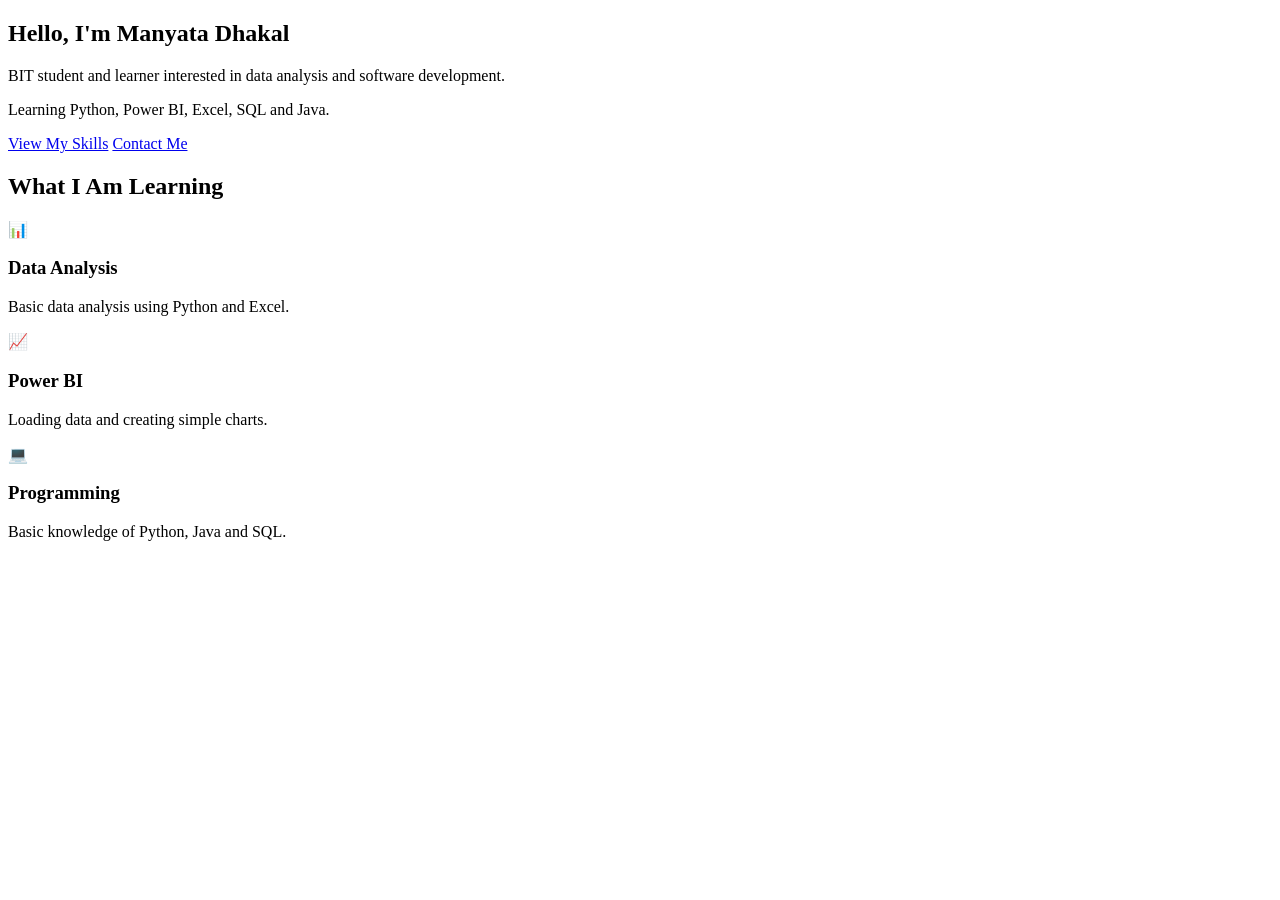
==== index.html @ 9dc4a69c "Updated index.html" ====
<!DOCTYPE html>
<html lang="en">

<head>
  <meta charset="UTF-8">
  <meta name="viewport" content="width=device-width, initial-scale=1.0">
  <title>Manyata Dhakal | BIT Student</title>
  <meta name="description"
    content="Portfolio of Manyata Dhakal, a BIT student learning data analysis, Power BI, Python, SQL and Java.">
  <link rel="stylesheet" href="./styles/main.css?v=3">
  <script src="./js/components.js" type="module"></script>
</head>

<body>
  <site-header></site-header>

  <main>
    <section class="section">
      <div class="container text-center">
        <h1 class="text-4xl font-bold mb-4">
          Hello, I'm <span class="text-primary">Manyata Dhakal</span>
        </h1>

        <p class="text-xl text-muted max-w-2xl mx-auto mb-2">
          BIT student and learner interested in data analysis and software development.
        </p>

        <p class="text-xl text-muted max-w-2xl mx-auto mb-8">
          Learning Python, Power BI, Excel, SQL and Java.
        </p>

        <div class="flex justify-center gap-4">
          <a href="resume.html" class="btn btn-primary">View My Skills</a>
          <a href="contact.html" class="btn btn-outline">Contact Me</a>
        </div>
      </div>
    </section>

    <section class="section section-bg-alt">
      <div class="container">
        <h2 class="text-3xl font-bold text-center mb-8">What I Am Learning</h2>

        <div class="card text-center mb-8">
          <div class="text-4xl mb-4 text-primary">📊</div>
          <h3 class="text-xl font-bold mb-2">Data Analysis</h3>
          <p class="text-muted">Basic data analysis using Python and Excel.</p>
        </div>

        <div class="grid md-grid-2">
          <div class="card text-center">
            <div class="text-4xl mb-4 text-primary">📈</div>
            <h3 class="text-xl font-bold mb-2">Power BI</h3>
            <p class="text-muted">Loading data and creating simple charts.</p>
          </div>

          <div class="card text-center">
            <div class="text-4xl mb-4 text-primary">💻</div>
            <h3 class="text-xl font-bold mb-2">Programming</h3>
            <p class="text-muted">Basic knowledge of Python, Java and SQL.</p>
          </div>
        </div>
      </div>
    </section>
  </main>

  <site-footer></site-footer>
</body>

</html>
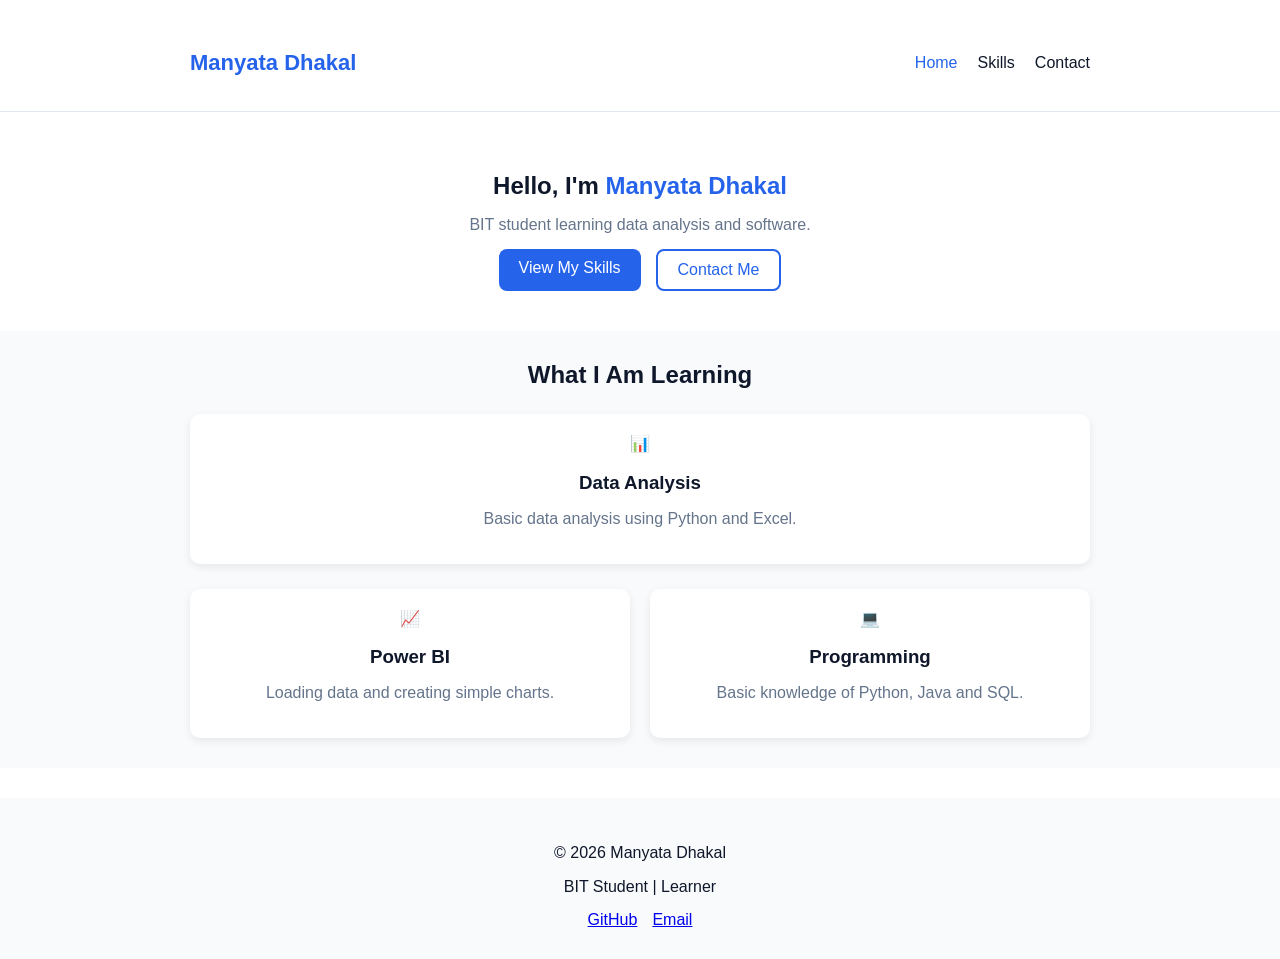
==== commit eb308ad4: "Update index, resume page, and CSS styling" ====
--- a/index.html
+++ b/index.html
@@ -22,11 +22,7 @@
         </h1>
 
         <p class="text-xl text-muted max-w-2xl mx-auto mb-2">
-          BIT student and learner interested in data analysis and software development.
-        </p>
-
-        <p class="text-xl text-muted max-w-2xl mx-auto mb-8">
-          Learning Python, Power BI, Excel, SQL and Java.
+          BIT student learning data analysis and software.
         </p>
 
         <div class="flex justify-center gap-4">
--- a/styles/main.css
+++ b/styles/main.css
@@ -0,0 +1,205 @@
+/* ===== Colors ===== */
+:root {
+  --color-primary: #2563eb;
+  --color-primary-dark: #1d4ed8;
+  --color-bg: #ffffff;
+  --color-bg-alt: #f8fafc;
+  --color-text: #0f172a;
+  --color-muted: #64748b;
+  --color-card: #ffffff;
+}
+
+/* ===== Body ===== */
+body {
+  font-family: Arial, sans-serif;
+  margin: 0;
+  background: var(--color-bg);
+  color: var(--color-text);
+}
+
+/* ===== Container ===== */
+.container {
+  max-width: 900px;
+  margin: auto;
+  padding: 20px;
+}
+
+/* ===== Section ===== */
+.section {
+  padding: 20px 20px;
+  /* reduced space */
+}
+
+.section-bg-alt {
+  background: var(--color-bg-alt);
+}
+
+/* ===== Text ===== */
+.text-center {
+  text-align: center;
+}
+
+.text-primary {
+  color: var(--color-primary);
+}
+
+.text-muted {
+  color: var(--color-muted);
+}
+
+/* ===== Headings ===== */
+h1,
+h2,
+h3 {
+  margin-bottom: 5px;
+}
+
+/* ===== Grid ===== */
+.grid {
+  display: grid;
+  gap: 20px;
+}
+
+.md-grid-2 {
+  display: grid;
+  grid-template-columns: repeat(2, 1fr);
+  gap: 20px;
+}
+
+/* ===== Cards ===== */
+.card {
+  background: var(--color-card);
+  padding: 20px;
+  border-radius: 10px;
+  box-shadow: 0 3px 8px rgba(0, 0, 0, 0.08);
+}
+
+/* ===== Buttons ===== */
+.btn {
+  padding: 10px 20px;
+  border-radius: 8px;
+  text-decoration: none;
+  display: inline-block;
+}
+
+.btn-primary {
+  background: var(--color-primary);
+  color: white;
+}
+
+.btn-primary:hover {
+  background: var(--color-primary-dark);
+}
+
+.btn-outline {
+  border: 2px solid var(--color-primary);
+  color: var(--color-primary);
+}
+
+.btn-outline:hover {
+  background: var(--color-primary);
+  color: white;
+}
+
+/* ===== Flex ===== */
+.flex {
+  display: flex;
+  justify-content: center;
+  gap: 15px;
+  margin-top: 15px;
+}
+
+/* ===== Spacing ===== */
+.mb-2 {
+  margin-bottom: 8px;
+}
+
+.mb-4 {
+  margin-bottom: 15px;
+}
+
+.mb-8 {
+  margin-bottom: 25px;
+}
+
+.mb-12 {
+  margin-bottom: 35px;
+}
+
+.mt-8 {
+  margin-top: 25px;
+}
+
+.mt-12 {
+  margin-top: 35px;
+}
+
+/* ===== Responsive ===== */
+@media (max-width: 768px) {
+  .md-grid-2 {
+    grid-template-columns: 1fr;
+  }
+
+  .flex {
+    flex-direction: column;
+    align-items: center;
+  }
+}
+
+/* Header / Navbar */
+.site-header {
+  padding: 15px 0;
+  border-bottom: 1px solid #e2e8f0;
+  background: white;
+}
+
+.site-header .container {
+  display: flex;
+  justify-content: space-between;
+  align-items: center;
+}
+
+.logo a {
+  text-decoration: none;
+  color: var(--color-primary);
+  font-weight: bold;
+  font-size: 22px;
+}
+
+.site-nav ul {
+  list-style: none;
+  display: flex;
+  gap: 20px;
+  margin: 0;
+  padding: 0;
+}
+
+.site-nav a {
+  text-decoration: none;
+  color: var(--color-text);
+  font-weight: 500;
+}
+
+.site-nav a:hover,
+.site-nav a.active {
+  color: var(--color-primary);
+}
+
+/* Footer */
+.site-footer {
+  padding: 25px 0;
+  margin-top: 30px;
+}
+
+.card:hover {
+  transform: translateY(-4px);
+  transition: 0.3s;
+}
+
+.section-bg-alt {
+  padding: 10px 20px;
+}
+
+.section-bg-alt h2 {
+  margin-top: 0;
+}
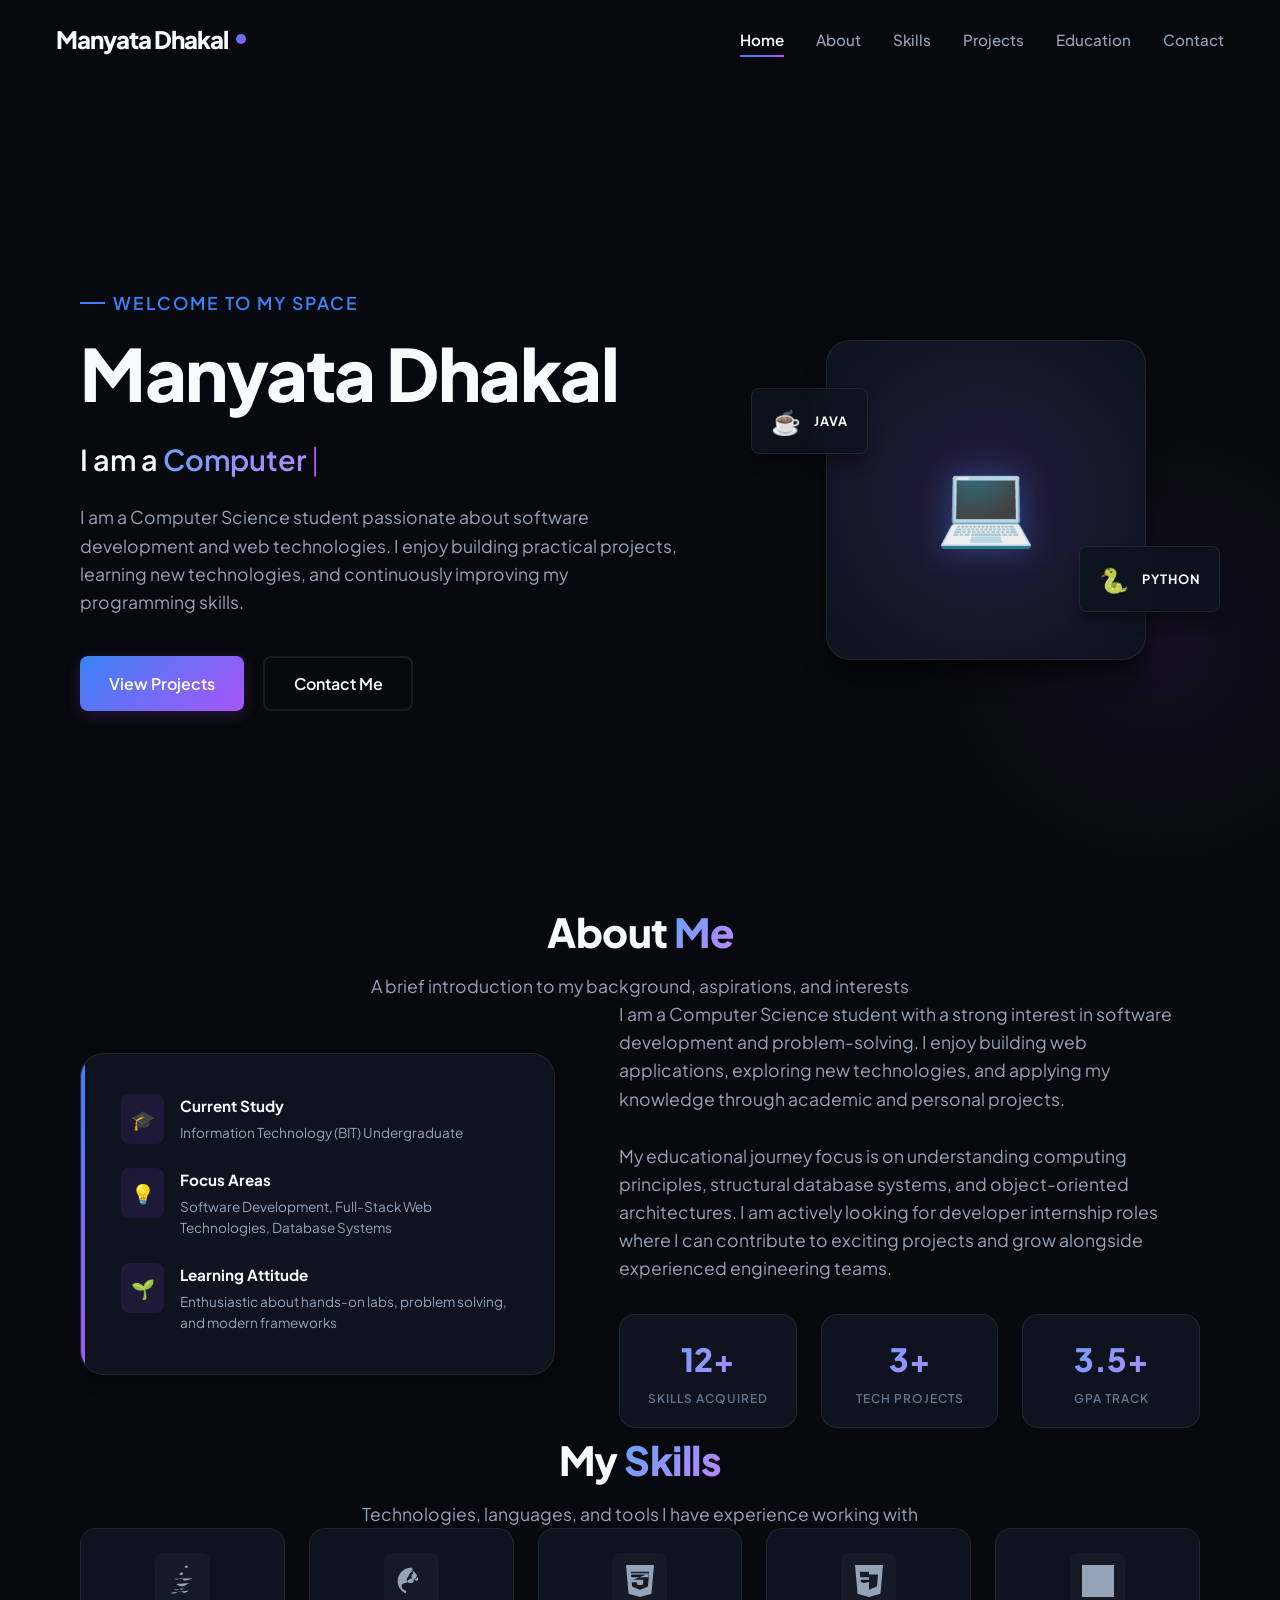
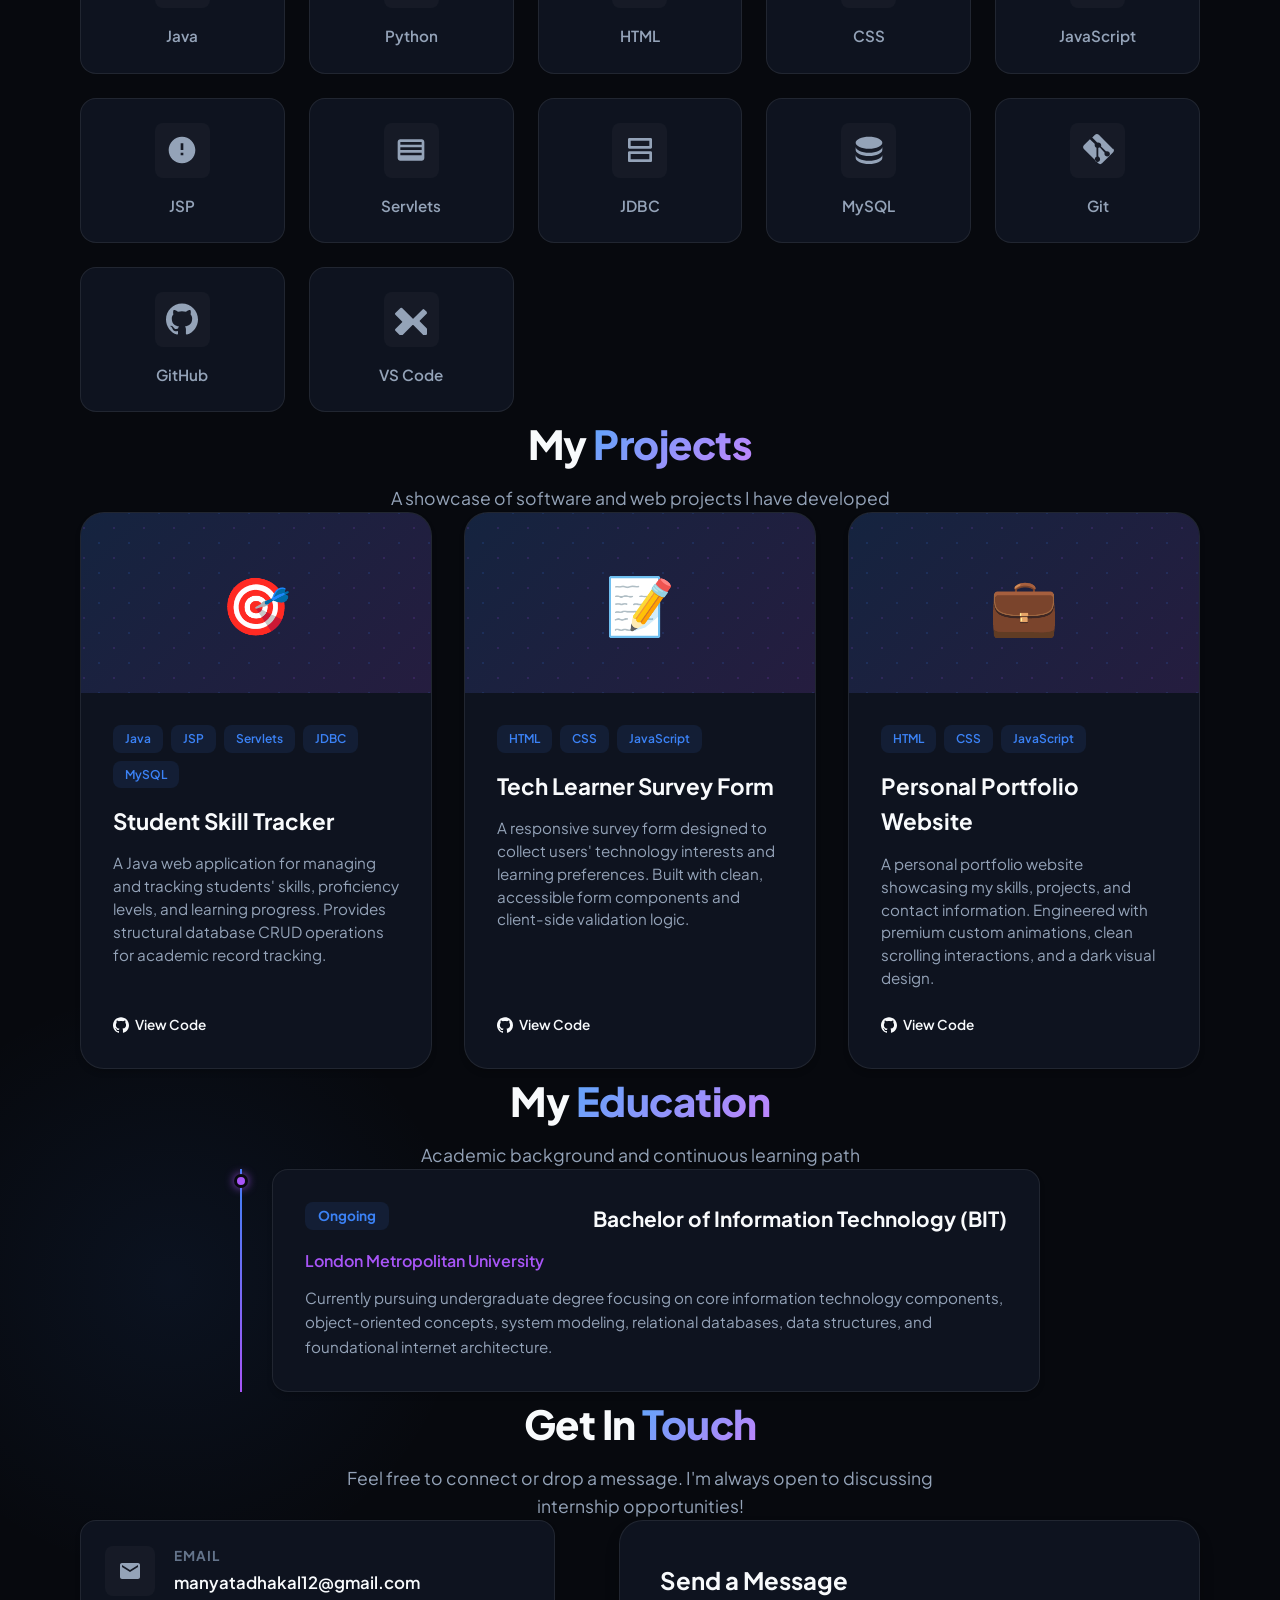
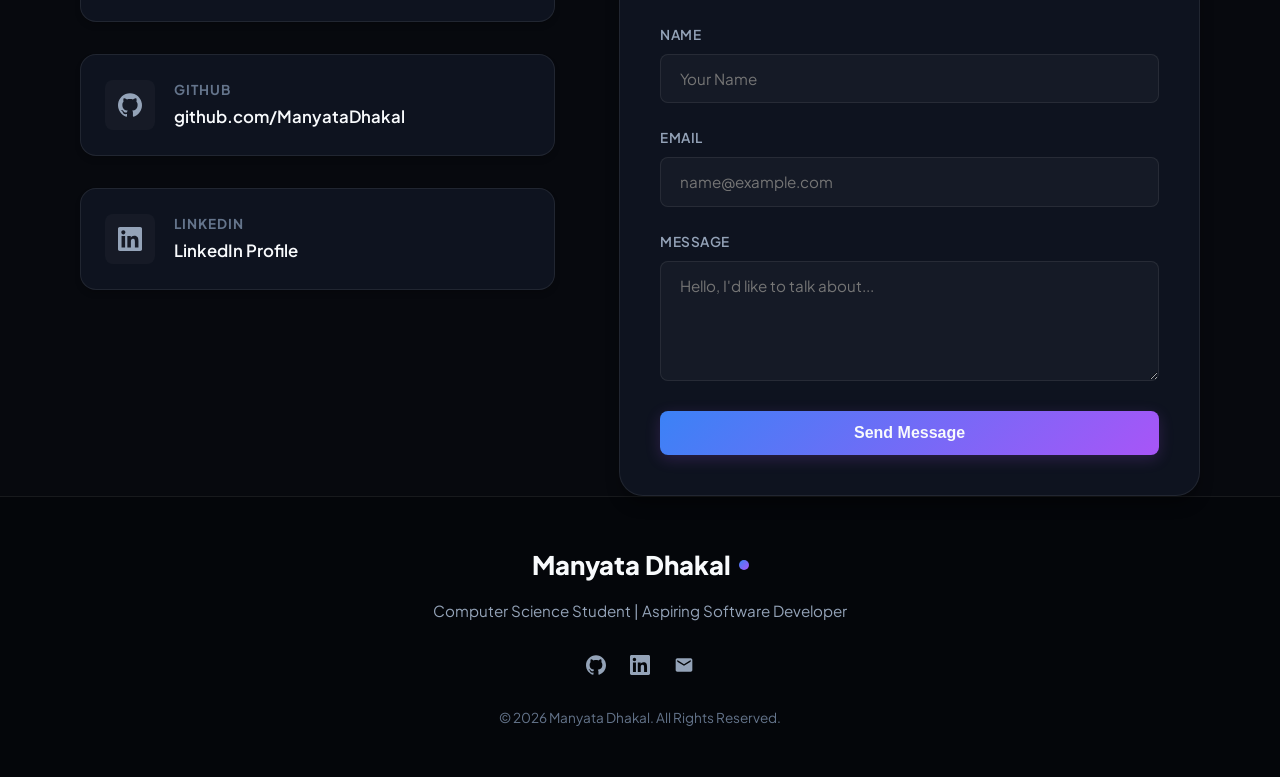
==== commit 8ea95fdc: "Add portfolio website" ====
--- a/index.html
+++ b/index.html
@@ -1,65 +1,537 @@
 <!DOCTYPE html>
 <html lang="en">
-
 <head>
   <meta charset="UTF-8">
   <meta name="viewport" content="width=device-width, initial-scale=1.0">
-  <title>Manyata Dhakal | BIT Student</title>
-  <meta name="description"
-    content="Portfolio of Manyata Dhakal, a BIT student learning data analysis, Power BI, Python, SQL and Java.">
-  <link rel="stylesheet" href="./styles/main.css?v=3">
-  <script src="./js/components.js" type="module"></script>
+  <title>Manyata Dhakal | CS Student & Aspiring Software Developer</title>
+  
+  <!-- SEO Meta Tags -->
+  <meta name="description" content="Personal portfolio of Manyata Dhakal, a Computer Science student and aspiring software developer. Showcasing skills in Java, Python, SQL, web technologies, and software development projects.">
+  <meta name="keywords" content="Manyata Dhakal, Portfolio, Computer Science, Software Developer, Java, Python, Web Development, BIT Student">
+  <meta name="author" content="Manyata Dhakal">
+  
+  <!-- Stylesheets -->
+  <link rel="stylesheet" href="style.css">
 </head>
-
 <body>
-  <site-header></site-header>
-
+
+  <!-- ==========================================
+       HEADER & NAVIGATION
+       ========================================== -->
+  <header class="header-nav" id="homeNavbar">
+    <div class="container nav-container">
+      <a href="#hero" class="logo" id="logoLink">
+        Manyata Dhakal<span></span>
+      </a>
+      
+      <!-- Mobile Menu Toggle -->
+      <button class="nav-toggle" id="navToggle" aria-label="Toggle Navigation menu" aria-expanded="false">
+        <span></span>
+        <span></span>
+        <span></span>
+      </button>
+      
+      <!-- Navbar Links -->
+      <nav aria-label="Main Navigation">
+        <ul class="nav-links" id="navLinks">
+          <li><a href="#hero" class="active" id="navHero">Home</a></li>
+          <li><a href="#about" id="navAbout">About</a></li>
+          <li><a href="#skills" id="navSkills">Skills</a></li>
+          <li><a href="#projects" id="navProjects">Projects</a></li>
+          <li><a href="#education" id="navEducation">Education</a></li>
+          <li><a href="#contact" id="navContact">Contact</a></li>
+        </ul>
+      </nav>
+    </div>
+  </header>
+
+  <!-- ==========================================
+       MAIN CONTENT
+       ========================================== -->
   <main>
-    <section class="section">
-      <div class="container text-center">
-        <h1 class="text-4xl font-bold mb-4">
-          Hello, I'm <span class="text-primary">Manyata Dhakal</span>
-        </h1>
-
-        <p class="text-xl text-muted max-w-2xl mx-auto mb-2">
-          BIT student learning data analysis and software.
-        </p>
-
-        <div class="flex justify-center gap-4">
-          <a href="resume.html" class="btn btn-primary">View My Skills</a>
-          <a href="contact.html" class="btn btn-outline">Contact Me</a>
+    
+    <!-- 1. HERO SECTION -->
+    <section class="hero-section" id="hero">
+      <div class="container hero-grid">
+        <!-- Text Content -->
+        <div class="hero-content">
+          <div class="hero-tagline">Welcome to my Space</div>
+          <h1 class="hero-name">Manyata Dhakal</h1>
+          <div class="hero-title" aria-live="polite">
+            I am a <span id="typingText" class="text-gradient"></span><span class="typing-cursor">|</span>
+          </div>
+          <p class="hero-desc">
+            I am a Computer Science student passionate about software development and web technologies. I enjoy building practical projects, learning new technologies, and continuously improving my programming skills.
+          </p>
+          <div class="hero-buttons">
+            <a href="#projects" class="btn btn-primary" id="heroBtnProjects">View Projects</a>
+            <a href="#contact" class="btn btn-outline" id="heroBtnContact">Contact Me</a>
+          </div>
+        </div>
+        
+        <!-- Graphic Content -->
+        <div class="hero-graphic">
+          <div class="hero-badge">
+            <div class="hero-badge-bg"></div>
+            <!-- Dynamic tech sphere symbol inside the badge -->
+            <div class="hero-badge-icon" aria-hidden="true">💻</div>
+          </div>
+          <!-- Floating UI Badges -->
+          <div class="float-card float-card-1">
+            <span class="float-icon">☕</span>
+            <div>
+              <div class="float-text">Java</div>
+            </div>
+          </div>
+          <div class="float-card float-card-2">
+            <span class="float-icon">🐍</span>
+            <div>
+              <div class="float-text">Python</div>
+            </div>
+          </div>
         </div>
       </div>
     </section>
 
-    <section class="section section-bg-alt">
+    <!-- 2. ABOUT ME SECTION -->
+    <section class="section" id="about">
       <div class="container">
-        <h2 class="text-3xl font-bold text-center mb-8">What I Am Learning</h2>
-
-        <div class="card text-center mb-8">
-          <div class="text-4xl mb-4 text-primary">📊</div>
-          <h3 class="text-xl font-bold mb-2">Data Analysis</h3>
-          <p class="text-muted">Basic data analysis using Python and Excel.</p>
-        </div>
-
-        <div class="grid md-grid-2">
-          <div class="card text-center">
-            <div class="text-4xl mb-4 text-primary">📈</div>
-            <h3 class="text-xl font-bold mb-2">Power BI</h3>
-            <p class="text-muted">Loading data and creating simple charts.</p>
-          </div>
-
-          <div class="card text-center">
-            <div class="text-4xl mb-4 text-primary">💻</div>
-            <h3 class="text-xl font-bold mb-2">Programming</h3>
-            <p class="text-muted">Basic knowledge of Python, Java and SQL.</p>
+        <div class="section-header reveal">
+          <h2 class="section-title">About <span class="text-gradient">Me</span></h2>
+          <p class="section-subtitle">A brief introduction to my background, aspirations, and interests</p>
+        </div>
+        
+        <div class="about-grid">
+          <!-- Facts Side -->
+          <div class="about-graphic reveal">
+            <div class="about-card">
+              <div class="about-fact">
+                <div class="about-fact-item">
+                  <div class="about-fact-icon">🎓</div>
+                  <div>
+                    <h3 class="about-fact-title">Current Study</h3>
+                    <p class="about-fact-desc">Information Technology (BIT) Undergraduate</p>
+                  </div>
+                </div>
+                <div class="about-fact-item">
+                  <div class="about-fact-icon">💡</div>
+                  <div>
+                    <h3 class="about-fact-title">Focus Areas</h3>
+                    <p class="about-fact-desc">Software Development, Full-Stack Web Technologies, Database Systems</p>
+                  </div>
+                </div>
+                <div class="about-fact-item">
+                  <div class="about-fact-icon">🌱</div>
+                  <div>
+                    <h3 class="about-fact-title">Learning Attitude</h3>
+                    <p class="about-fact-desc">Enthusiastic about hands-on labs, problem solving, and modern frameworks</p>
+                  </div>
+                </div>
+              </div>
+            </div>
+          </div>
+          
+          <!-- Narrative Side -->
+          <div class="about-info reveal">
+            <p class="about-text">
+              I am a Computer Science student with a strong interest in software development and problem-solving. I enjoy building web applications, exploring new technologies, and applying my knowledge through academic and personal projects.
+            </p>
+            <p class="about-text" style="margin-bottom: 0;">
+              My educational journey focus is on understanding computing principles, structural database systems, and object-oriented architectures. I am actively looking for developer internship roles where I can contribute to exciting projects and grow alongside experienced engineering teams.
+            </p>
+            
+            <!-- Statistics Counters -->
+            <div class="about-stats">
+              <div class="stat-item">
+                <div class="stat-num">12+</div>
+                <div class="stat-label">Skills Acquired</div>
+              </div>
+              <div class="stat-item">
+                <div class="stat-num">3+</div>
+                <div class="stat-label">Tech Projects</div>
+              </div>
+              <div class="stat-item">
+                <div class="stat-num">3.5+</div>
+                <div class="stat-label">GPA Track</div>
+              </div>
+            </div>
           </div>
         </div>
       </div>
     </section>
+
+    <!-- 3. SKILLS SECTION -->
+    <section class="section" id="skills">
+      <div class="container">
+        <div class="section-header reveal">
+          <h2 class="section-title">My <span class="text-gradient">Skills</span></h2>
+          <p class="section-subtitle">Technologies, languages, and tools I have experience working with</p>
+        </div>
+        
+        <div class="skills-grid">
+          
+          <!-- Java -->
+          <div class="skill-card reveal reveal-delay-1">
+            <div class="skill-icon-wrapper">
+              <svg class="skill-icon" viewBox="0 0 24 24" xmlns="http://www.w3.org/2000/svg">
+                <path d="M6 18.571s.429.286 1.714.286c1.286 0 1.286-.857 2.143-.857.857 0 .857.571 1.714.571s1.714-1.143 1.714-1.143M3.429 20.857s.857.571 2.571.571 2.571-1.714 4.286-1.714c1.714 0 1.714 1.143 3.429 1.143s3.429-1.714 3.429-1.714M7.714 14.286S9.429 16 12 16s4.286-2.571 6-2.571M19.714 10a12.86 12.86 0 0 1-5.143 1.714C12.857 12 12.857 10 11.143 10c-1.714 0-1.714.857-3 .857A5.36 5.36 0 0 1 6 10.286m6.857-4s-.857-1.143-2.143-.286c-1.286.857-.429 2 .857 1.429 1.286-.571 1.286-1.143 1.286-1.143zM16.286.857c.429.857-.857 1.714-1.714 1.143-.857-.571-.429-1.714.857-1.714a1.28 1.28 0 0 1 .857.571z"/>
+              </svg>
+            </div>
+            <h3 class="skill-title">Java</h3>
+          </div>
+          
+          <!-- Python -->
+          <div class="skill-card reveal reveal-delay-2">
+            <div class="skill-icon-wrapper">
+              <svg class="skill-icon" viewBox="0 0 24 24" xmlns="http://www.w3.org/2000/svg">
+                <path d="M12 2C6.48 2 2 6.48 2 12c0 4.14 2.52 7.7 6.1 9.25.1.04.2-.02.2-.13v-1.92c-1.63-.3-2.67-1-3.13-2.16-.46-1.16-.2-2.3.8-3 .75-.5 1.78-.73 2.92-.66.1-.8 1-2.45 2.1-2.95 1.1-.5 2.2-.3 3 0 .8.3 1.45.92 1.8 1.8.35-.35.9-.6 1.5-.72.1-.85-.12-1.85-.68-2.62a12.44 12.44 0 0 0-3.32-3.13C13.43 2.05 12.72 2 12 2zm0 2.2c.4 0 .8.04 1.18.12a10.3 10.3 0 0 1 2.87 2.6c.45.62.63 1.4.52 2.1-.06.4-.24.76-.52 1.05-.33.36-.78.58-1.28.66a2.2 2.2 0 0 1-.94-.06 2.2 2.2 0 0 1-1.32-1.42 2.17 2.17 0 0 1-.16-1.1c.1-.47.3-.9.6-1.23.3-.34.68-.58 1.12-.7a2.2 2.2 0 0 1-.07 4.38v.02c.04.14.07.28.07.43v.23a2.2 2.2 0 0 1-2.13 2.2H11a2.2 2.2 0 0 1-2.2-2.2v-.23a2.2 2.2 0 0 1 .53-1.44c.45-.55.76-1.2 1.07-1.8.3-.6.64-1.2 1.07-1.8.37-.52.92-.86 1.53-.86z"/>
+              </svg>
+            </div>
+            <h3 class="skill-title">Python</h3>
+          </div>
+          
+          <!-- HTML -->
+          <div class="skill-card reveal reveal-delay-3">
+            <div class="skill-icon-wrapper">
+              <svg class="skill-icon" viewBox="0 0 24 24" xmlns="http://www.w3.org/2000/svg">
+                <path d="M1.5 0h21l-1.91 21.563L12 24l-8.59-2.437zM18.9 5.1H5.1l.35 4h12.75zm-12.05 6h7.7l-.3 3.45L12 15.22l-2.25-.67-.15-1.65H5.8l.25 3.3L12 18.5l5.95-2.3.8-9.1H5l-.1-1h14.15z"/>
+              </svg>
+            </div>
+            <h3 class="skill-title">HTML</h3>
+          </div>
+          
+          <!-- CSS -->
+          <div class="skill-card reveal reveal-delay-4">
+            <div class="skill-icon-wrapper">
+              <svg class="skill-icon" viewBox="0 0 24 24" xmlns="http://www.w3.org/2000/svg">
+                <path d="M1.5 0h21l-1.91 21.563L12 24l-8.59-2.437zM12 18.5l5.95-2.3.8-9.1H12v11.4zm0-13.4H5.1l.35 4H12V5.1zm0 6H5.8l.15 1.65 2.25.67L12 12.75v-1.65z"/>
+              </svg>
+            </div>
+            <h3 class="skill-title">CSS</h3>
+          </div>
+          
+          <!-- JavaScript -->
+          <div class="skill-card reveal reveal-delay-5">
+            <div class="skill-icon-wrapper">
+              <svg class="skill-icon" viewBox="0 0 24 24" xmlns="http://www.w3.org/2000/svg">
+                <path d="M0 0h24v24H0zM22 22h-3.66c-.34 0-.6-.1-.82-.3-.23-.22-.35-.57-.35-1.07 0-.58.18-1 .54-1.25.36-.26.96-.38 1.8-.38H22v3M15.42 16.5c.34-.23.75-.35 1.22-.35s.84.1 1.13.3.3.48.3.83v2.88c0 .24-.04.45-.13.62a1 1 0 0 1-.37.38c-.16.1-.38.14-.65.14h-1.5c-.32 0-.58-.08-.78-.23-.2-.15-.3-.43-.3-.83v-2.55c0-.36.08-.66.25-.88zM4.75 19.34c0 .35.12.63.35.84s.52.32.9.32h1.53c.33 0 .6-.1.82-.3.22-.22.33-.52.33-.92v-6.08h1.8v6.08c0 .87-.27 1.55-.83 2.05-.55.5-1.3.75-2.22.75h-1.9c-.93 0-1.68-.25-2.23-.75s-.83-1.2-.83-2.07v-.85h1.9v.84z"/>
+              </svg>
+            </div>
+            <h3 class="skill-title">JavaScript</h3>
+          </div>
+          
+          <!-- JSP -->
+          <div class="skill-card reveal reveal-delay-1">
+            <div class="skill-icon-wrapper">
+              <svg class="skill-icon" viewBox="0 0 24 24" xmlns="http://www.w3.org/2000/svg">
+                <path d="M12 2C6.48 2 2 6.48 2 12s4.48 10 10 10 10-4.48 10-10S17.52 2 12 2zm1 14h-2v-2h2v2zm0-4h-2V7h2v5z"/>
+              </svg>
+            </div>
+            <h3 class="skill-title">JSP</h3>
+          </div>
+          
+          <!-- Servlets -->
+          <div class="skill-card reveal reveal-delay-2">
+            <div class="skill-icon-wrapper">
+              <svg class="skill-icon" viewBox="0 0 24 24" xmlns="http://www.w3.org/2000/svg">
+                <path d="M4 4h16c1.1 0 2 .9 2 2v12c0 1.1-.9 2-2 2H4c-1.1 0-2-.9-2-2V6c0-1.1.9-2 2-2zm0 4h16V6H4v2zm0 4h16v-2H4v2zm0 4h16v-2H4v2z"/>
+              </svg>
+            </div>
+            <h3 class="skill-title">Servlets</h3>
+          </div>
+          
+          <!-- JDBC -->
+          <div class="skill-card reveal reveal-delay-3">
+            <div class="skill-icon-wrapper">
+              <svg class="skill-icon" viewBox="0 0 24 24" xmlns="http://www.w3.org/2000/svg">
+                <path d="M19 15v4H5v-4h14m1-2H4c-.55 0-1 .45-1 1v6c0 .55.45 1 1 1h16c.55 0 1-.45 1-1v-6c0-.55-.45-1-1-1zM19 5v4H5V5h14m1-2H4c-.55 0-1 .45-1 1v6c0 .55.45 1 1 1h16c.55 0 1-.45 1-1V4c0-.55-.45-1-1-1z"/>
+              </svg>
+            </div>
+            <h3 class="skill-title">JDBC</h3>
+          </div>
+          
+          <!-- MySQL -->
+          <div class="skill-card reveal reveal-delay-4">
+            <div class="skill-icon-wrapper">
+              <svg class="skill-icon" viewBox="0 0 24 24" xmlns="http://www.w3.org/2000/svg">
+                <path d="M12 2C6.48 2 2 4.02 2 6.5s4.48 4.5 10 4.5 10-2.02 10-4.5S17.52 2 12 2zm0 18c-5.52 0-10-2.02-10-4.5V18c0 2.48 4.48 4.5 10 4.5s10-2.02 10-4.5v-2.5c0 2.48-4.48 4.5-10 4.5zm0-6c-5.52 0-10-2.02-10-4.5v2.5c0 2.48 4.48 4.5 10 4.5s10-2.02 10-4.5v-2.5c0 2.48-4.48 4.5-10 4.5z"/>
+              </svg>
+            </div>
+            <h3 class="skill-title">MySQL</h3>
+          </div>
+          
+          <!-- Git -->
+          <div class="skill-card reveal reveal-delay-5">
+            <div class="skill-icon-wrapper">
+              <svg class="skill-icon" viewBox="0 0 24 24" xmlns="http://www.w3.org/2000/svg">
+                <path d="M23.384 11.41L12.59.616c-.78-.778-2.05-.778-2.83 0L7.69 2.68l3.722 3.72c.783-.26 1.685-.09 2.327.55.65.652.817 1.57.534 2.36l3.704 3.703c.792-.28 1.71-.116 2.363.535.782.783.782 2.05 0 2.834-.783.782-2.052.782-2.834 0-.655-.655-.82-1.58-.53-2.373L13.336 9.9c-.28.286-.683.472-1.12.49v6.52c.312.13.585.344.78.618.784.782.784 2.05 0 2.833-.782.783-2.05.783-2.833 0-.783-.783-.783-2.05 0-2.833.2-.2.44-.342.7-.442V10.37c-.26-.1-.5-.24-.7-.442-.647-.65-.815-1.57-.54-2.355L5.918 3.864 1.396 8.387c-.777.78-.777 2.05 0 2.832L12.19 22.012c.78.78 2.05.78 2.83 0l8.365-8.364c.78-.783.78-2.05 0-2.832v-.004z"/>
+              </svg>
+            </div>
+            <h3 class="skill-title">Git</h3>
+          </div>
+          
+          <!-- GitHub -->
+          <div class="skill-card reveal reveal-delay-1">
+            <div class="skill-icon-wrapper">
+              <svg class="skill-icon" viewBox="0 0 24 24" xmlns="http://www.w3.org/2000/svg">
+                <path d="M12 .297c-6.63 0-12 5.373-12 12 0 5.303 3.438 9.8 8.205 11.385.6.113.82-.258.82-.577 0-.285-.01-1.04-.015-2.04-3.338.724-4.042-1.61-4.042-1.61C4.422 18.07 3.633 17.7 3.633 17.7c-1.087-.744.084-.729.084-.729 1.205.084 1.838 1.236 1.838 1.236 1.07 1.835 2.809 1.305 3.495.998.108-.776.417-1.305.76-1.605-2.665-.3-5.466-1.332-5.466-5.93 0-1.31.465-2.38 1.235-3.22-.135-.303-.54-1.523.105-3.176 0 0 1.005-.322 3.3 1.23.96-.267 1.98-.399 3-.405 1.02.006 2.04.138 3 .405 2.28-1.552 3.285-1.23 3.285-1.23.645 1.653.24 2.873.12 3.176.765.84 1.23 1.91 1.23 3.22 0 4.61-2.805 5.625-5.475 5.92.42.36.81 1.096.81 2.22 0 1.606-.015 2.896-.015 3.286 0 .315.21.69.825.57C20.565 22.092 24 17.592 24 12.297c0-6.627-5.373-12-12-12"/>
+              </svg>
+            </div>
+            <h3 class="skill-title">GitHub</h3>
+          </div>
+          
+          <!-- VS Code -->
+          <div class="skill-card reveal reveal-delay-2">
+            <div class="skill-icon-wrapper">
+              <svg class="skill-icon" viewBox="0 0 24 24" xmlns="http://www.w3.org/2000/svg">
+                <path d="M23.985 6.804l-2.072-1.99a.86.86 0 0 0-.613-.255.88.88 0 0 0-.606.27l-6.84 6.84a.43.43 0 0 1-.606 0L5.32 3.737a.89.89 0 0 0-.613-.263.87.87 0 0 0-.606.27L.266 7.478A.84.84 0 0 0 0 8.09c0 .247.098.48.274.659l5.05 5.052a.43.43 0 0 1 0 .606l-5.05 5.053a.92.92 0 0 0-.274.66c0 .246.097.48.274.658l3.722 3.723a.85.85 0 0 0 .614.254c.232 0 .45-.09.605-.254l7.928-7.93a.43.43 0 0 1 .606 0l7.928 7.93a.85.85 0 0 0 .605.254.87.87 0 0 0 .614-.254l3.722-3.723A.92.92 0 0 0 24 19.518c0-.247-.098-.48-.274-.66l-5.05-5.052a.43.43 0 0 1 0-.606l5.05-5.053a.92.92 0 0 0 .274-.659c0-.246-.098-.48-.274-.658z"/>
+              </svg>
+            </div>
+            <h3 class="skill-title">VS Code</h3>
+          </div>
+          
+        </div>
+      </div>
+    </section>
+
+    <!-- 4. PROJECTS SECTION -->
+    <section class="section" id="projects">
+      <div class="container">
+        <div class="section-header reveal">
+          <h2 class="section-title">My <span class="text-gradient">Projects</span></h2>
+          <p class="section-subtitle">A showcase of software and web projects I have developed</p>
+        </div>
+        
+        <div class="projects-grid">
+          
+          <!-- Project 1 -->
+          <div class="project-card reveal reveal-delay-1">
+            <div class="project-header">
+              <span class="project-header-icon" aria-hidden="true">🎯</span>
+            </div>
+            <div class="project-body">
+              <div class="project-tech">
+                <span class="tech-tag">Java</span>
+                <span class="tech-tag">JSP</span>
+                <span class="tech-tag">Servlets</span>
+                <span class="tech-tag">JDBC</span>
+                <span class="tech-tag">MySQL</span>
+              </div>
+              <h3 class="project-title">Student Skill Tracker</h3>
+              <p class="project-desc">
+                A Java web application for managing and tracking students' skills, proficiency levels, and learning progress. Provides structural database CRUD operations for academic record tracking.
+              </p>
+              <div class="project-links">
+                <a href="https://github.com/ManyataDhakal" target="_blank" class="project-btn" id="p1CodeLink">
+                  <svg viewBox="0 0 24 24" xmlns="http://www.w3.org/2000/svg"><path d="M12 .297c-6.63 0-12 5.373-12 12 0 5.303 3.438 9.8 8.205 11.385.6.113.82-.258.82-.577 0-.285-.01-1.04-.015-2.04-3.338.724-4.042-1.61-4.042-1.61C4.422 18.07 3.633 17.7 3.633 17.7c-1.087-.744.084-.729.084-.729 1.205.084 1.838 1.236 1.838 1.236 1.07 1.835 2.809 1.305 3.495.998.108-.776.417-1.305.76-1.605-2.665-.3-5.466-1.332-5.466-5.93 0-1.31.465-2.38 1.235-3.22-.135-.303-.54-1.523.105-3.176 0 0 1.005-.322 3.3 1.23.96-.267 1.98-.399 3-.405 1.02.006 2.04.138 3 .405 2.28-1.552 3.285-1.23 3.285-1.23.645 1.653.24 2.873.12 3.176.765.84 1.23 1.91 1.23 3.22 0 4.61-2.805 5.625-5.475 5.92.42.36.81 1.096.81 2.22 0 1.606-.015 2.896-.015 3.286 0 .315.21.69.825.57C20.565 22.092 24 17.592 24 12.297c0-6.627-5.373-12-12-12"/></svg>
+                  View Code
+                </a>
+              </div>
+            </div>
+          </div>
+          
+          <!-- Project 2 -->
+          <div class="project-card reveal reveal-delay-2">
+            <div class="project-header">
+              <span class="project-header-icon" aria-hidden="true">📝</span>
+            </div>
+            <div class="project-body">
+              <div class="project-tech">
+                <span class="tech-tag">HTML</span>
+                <span class="tech-tag">CSS</span>
+                <span class="tech-tag">JavaScript</span>
+              </div>
+              <h3 class="project-title">Tech Learner Survey Form</h3>
+              <p class="project-desc">
+                A responsive survey form designed to collect users' technology interests and learning preferences. Built with clean, accessible form components and client-side validation logic.
+              </p>
+              <div class="project-links">
+                <a href="https://github.com/ManyataDhakal" target="_blank" class="project-btn" id="p2CodeLink">
+                  <svg viewBox="0 0 24 24" xmlns="http://www.w3.org/2000/svg"><path d="M12 .297c-6.63 0-12 5.373-12 12 0 5.303 3.438 9.8 8.205 11.385.6.113.82-.258.82-.577 0-.285-.01-1.04-.015-2.04-3.338.724-4.042-1.61-4.042-1.61C4.422 18.07 3.633 17.7 3.633 17.7c-1.087-.744.084-.729.084-.729 1.205.084 1.838 1.236 1.838 1.236 1.07 1.835 2.809 1.305 3.495.998.108-.776.417-1.305.76-1.605-2.665-.3-5.466-1.332-5.466-5.93 0-1.31.465-2.38 1.235-3.22-.135-.303-.54-1.523.105-3.176 0 0 1.005-.322 3.3 1.23.96-.267 1.98-.399 3-.405 1.02.006 2.04.138 3 .405 2.28-1.552 3.285-1.23 3.285-1.23.645 1.653.24 2.873.12 3.176.765.84 1.23 1.91 1.23 3.22 0 4.61-2.805 5.625-5.475 5.92.42.36.81 1.096.81 2.22 0 1.606-.015 2.896-.015 3.286 0 .315.21.69.825.57C20.565 22.092 24 17.592 24 12.297c0-6.627-5.373-12-12-12"/></svg>
+                  View Code
+                </a>
+              </div>
+            </div>
+          </div>
+          
+          <!-- Project 3 -->
+          <div class="project-card reveal reveal-delay-3">
+            <div class="project-header">
+              <span class="project-header-icon" aria-hidden="true">💼</span>
+            </div>
+            <div class="project-body">
+              <div class="project-tech">
+                <span class="tech-tag">HTML</span>
+                <span class="tech-tag">CSS</span>
+                <span class="tech-tag">JavaScript</span>
+              </div>
+              <h3 class="project-title">Personal Portfolio Website</h3>
+              <p class="project-desc">
+                A personal portfolio website showcasing my skills, projects, and contact information. Engineered with premium custom animations, clean scrolling interactions, and a dark visual design.
+              </p>
+              <div class="project-links">
+                <a href="https://github.com/ManyataDhakal" target="_blank" class="project-btn" id="p3CodeLink">
+                  <svg viewBox="0 0 24 24" xmlns="http://www.w3.org/2000/svg"><path d="M12 .297c-6.63 0-12 5.373-12 12 0 5.303 3.438 9.8 8.205 11.385.6.113.82-.258.82-.577 0-.285-.01-1.04-.015-2.04-3.338.724-4.042-1.61-4.042-1.61C4.422 18.07 3.633 17.7 3.633 17.7c-1.087-.744.084-.729.084-.729 1.205.084 1.838 1.236 1.838 1.236 1.07 1.835 2.809 1.305 3.495.998.108-.776.417-1.305.76-1.605-2.665-.3-5.466-1.332-5.466-5.93 0-1.31.465-2.38 1.235-3.22-.135-.303-.54-1.523.105-3.176 0 0 1.005-.322 3.3 1.23.96-.267 1.98-.399 3-.405 1.02.006 2.04.138 3 .405 2.28-1.552 3.285-1.23 3.285-1.23.645 1.653.24 2.873.12 3.176.765.84 1.23 1.91 1.23 3.22 0 4.61-2.805 5.625-5.475 5.92.42.36.81 1.096.81 2.22 0 1.606-.015 2.896-.015 3.286 0 .315.21.69.825.57C20.565 22.092 24 17.592 24 12.297c0-6.627-5.373-12-12-12"/></svg>
+                  View Code
+                </a>
+              </div>
+            </div>
+          </div>
+          
+        </div>
+      </div>
+    </section>
+
+    <!-- 5. EDUCATION SECTION -->
+    <section class="section" id="education">
+      <div class="container">
+        <div class="section-header reveal">
+          <h2 class="section-title">My <span class="text-gradient">Education</span></h2>
+          <p class="section-subtitle">Academic background and continuous learning path</p>
+        </div>
+        
+        <div class="education-timeline">
+          
+          <!-- Timeline Item -->
+          <div class="timeline-item reveal">
+            <div class="timeline-dot" aria-hidden="true"></div>
+            <div class="timeline-card">
+              <div class="timeline-header">
+                <span class="timeline-period">Ongoing</span>
+                <h3 class="timeline-title">Bachelor of Information Technology (BIT)</h3>
+              </div>
+              <div class="timeline-org">London Metropolitan University</div>
+              <p class="timeline-desc">
+                Currently pursuing undergraduate degree focusing on core information technology components, object-oriented concepts, system modeling, relational databases, data structures, and foundational internet architecture.
+              </p>
+            </div>
+          </div>
+          
+        </div>
+      </div>
+    </section>
+
+    <!-- 6. CONTACT SECTION -->
+    <section class="section" id="contact">
+      <div class="container">
+        <div class="section-header reveal">
+          <h2 class="section-title">Get In <span class="text-gradient">Touch</span></h2>
+          <p class="section-subtitle">Feel free to connect or drop a message. I'm always open to discussing internship opportunities!</p>
+        </div>
+        
+        <div class="contact-grid">
+          <!-- Social Cards -->
+          <div class="contact-info reveal">
+            
+            <!-- Email -->
+            <a href="mailto:manyatadhakal12@gmail.com" class="contact-card" id="emailContactCard">
+              <div class="contact-icon-wrapper">
+                <svg class="contact-svg" viewBox="0 0 24 24" xmlns="http://www.w3.org/2000/svg">
+                  <path d="M20 4H4c-1.1 0-1.99.9-1.99 2L2 18c0 1.1.9 2 2 2h16c1.1 0 2-.9 2-2V6c0-1.1-.9-2-2-2zm0 4l-8 5-8-5V6l8 5 8-5v2z"/>
+                </svg>
+              </div>
+              <div class="contact-details">
+                <h4>Email</h4>
+                <p>manyatadhakal12@gmail.com</p>
+              </div>
+            </a>
+            
+            <!-- GitHub -->
+            <a href="https://github.com/ManyataDhakal" target="_blank" class="contact-card" id="githubContactCard">
+              <div class="contact-icon-wrapper">
+                <svg class="contact-svg" viewBox="0 0 24 24" xmlns="http://www.w3.org/2000/svg">
+                  <path d="M12 .297c-6.63 0-12 5.373-12 12 0 5.303 3.438 9.8 8.205 11.385.6.113.82-.258.82-.577 0-.285-.01-1.04-.015-2.04-3.338.724-4.042-1.61-4.042-1.61C4.422 18.07 3.633 17.7 3.633 17.7c-1.087-.744.084-.729.084-.729 1.205.084 1.838 1.236 1.838 1.236 1.07 1.835 2.809 1.305 3.495.998.108-.776.417-1.305.76-1.605-2.665-.3-5.466-1.332-5.466-5.93 0-1.31.465-2.38 1.235-3.22-.135-.303-.54-1.523.105-3.176 0 0 1.005-.322 3.3 1.23.96-.267 1.98-.399 3-.405 1.02.006 2.04.138 3 .405 2.28-1.552 3.285-1.23 3.285-1.23.645 1.653.24 2.873.12 3.176.765.84 1.23 1.91 1.23 3.22 0 4.61-2.805 5.625-5.475 5.92.42.36.81 1.096.81 2.22 0 1.606-.015 2.896-.015 3.286 0 .315.21.69.825.57C20.565 22.092 24 17.592 24 12.297c0-6.627-5.373-12-12-12"/>
+                </svg>
+              </div>
+              <div class="contact-details">
+                <h4>GitHub</h4>
+                <p>github.com/ManyataDhakal</p>
+              </div>
+            </a>
+            
+            <!-- LinkedIn -->
+            <a href="https://linkedin.com" target="_blank" class="contact-card" id="linkedinContactCard">
+              <div class="contact-icon-wrapper">
+                <svg class="contact-svg" viewBox="0 0 24 24" xmlns="http://www.w3.org/2000/svg">
+                  <path d="M20.447 20.452h-3.554v-5.569c0-1.328-.027-3.037-1.852-3.037-1.853 0-2.136 1.445-2.136 2.939v5.667H9.351V9h3.414v1.561h.046c.477-.9 1.637-1.85 3.37-1.85 3.601 0 4.267 2.37 4.267 5.455v6.286zM5.337 7.433c-1.144 0-2.063-.926-2.063-2.065 0-1.138.92-2.063 2.063-2.063 1.14 0 2.064.925 2.064 2.063 0 1.139-.925 2.065-2.064 2.065zm1.782 13.019H3.555V9h3.564v11.452zM22.225 0H1.771C.792 0 0 .774 0 1.729v20.542C0 23.227.792 24 1.771 24h20.451C23.2 24 24 23.227 24 22.271V1.729C24 .774 23.2 0 22.222 0h.003z"/>
+                </svg>
+              </div>
+              <div class="contact-details">
+                <h4>LinkedIn</h4>
+                <p>LinkedIn Profile</p>
+              </div>
+            </a>
+            
+          </div>
+          
+          <!-- Contact Form -->
+          <div class="contact-form-card reveal">
+            <h3 class="contact-form-title">Send a Message</h3>
+            <form id="contactForm" autocomplete="on">
+              <div class="form-group">
+                <label for="formName" class="form-label">Name</label>
+                <input type="text" id="formName" class="form-input" placeholder="Your Name" required>
+              </div>
+              <div class="form-group">
+                <label for="formEmail" class="form-label">Email</label>
+                <input type="email" id="formEmail" class="form-input" placeholder="name@example.com" required>
+              </div>
+              <div class="form-group">
+                <label for="formMessage" class="form-label">Message</label>
+                <textarea id="formMessage" class="form-input" placeholder="Hello, I'd like to talk about..." required></textarea>
+              </div>
+              <button type="submit" class="btn btn-primary form-submit-btn" id="formSubmitBtn">Send Message</button>
+            </form>
+          </div>
+        </div>
+      </div>
+    </section>
+
   </main>
 
-  <site-footer></site-footer>
+  <!-- ==========================================
+       SCROLL TO TOP BUTTON
+       ========================================== -->
+  <button class="scroll-to-top" id="scrollToTop" aria-label="Scroll to top of the page">
+    <svg viewBox="0 0 24 24" xmlns="http://www.w3.org/2000/svg">
+      <path d="M7.41 15.41L12 10.83l4.59 4.58L18 14l-6-6-6 6z"/>
+    </svg>
+  </button>
+
+  <!-- ==========================================
+       FOOTER
+       ========================================== -->
+  <footer class="site-footer" id="siteFooter">
+    <div class="container">
+      <a href="#hero" class="footer-logo" id="footerLogo">
+        Manyata Dhakal<span></span>
+      </a>
+      <p class="footer-subtitle">Computer Science Student | Aspiring Software Developer</p>
+      
+      <div class="footer-socials">
+        <!-- GitHub -->
+        <a href="https://github.com/ManyataDhakal" target="_blank" aria-label="GitHub Profile" id="footerSocialGithub">
+          <svg viewBox="0 0 24 24" xmlns="http://www.w3.org/2000/svg"><path d="M12 .297c-6.63 0-12 5.373-12 12 0 5.303 3.438 9.8 8.205 11.385.6.113.82-.258.82-.577 0-.285-.01-1.04-.015-2.04-3.338.724-4.042-1.61-4.042-1.61C4.422 18.07 3.633 17.7 3.633 17.7c-1.087-.744.084-.729.084-.729 1.205.084 1.838 1.236 1.838 1.236 1.07 1.835 2.809 1.305 3.495.998.108-.776.417-1.305.76-1.605-2.665-.3-5.466-1.332-5.466-5.93 0-1.31.465-2.38 1.235-3.22-.135-.303-.54-1.523.105-3.176 0 0 1.005-.322 3.3 1.23.96-.267 1.98-.399 3-.405 1.02.006 2.04.138 3 .405 2.28-1.552 3.285-1.23 3.285-1.23.645 1.653.24 2.873.12 3.176.765.84 1.23 1.91 1.23 3.22 0 4.61-2.805 5.625-5.475 5.92.42.36.81 1.096.81 2.22 0 1.606-.015 2.896-.015 3.286 0 .315.21.69.825.57C20.565 22.092 24 17.592 24 12.297c0-6.627-5.373-12-12-12"/></svg>
+        </a>
+        <!-- LinkedIn -->
+        <a href="https://linkedin.com" target="_blank" aria-label="LinkedIn Profile" id="footerSocialLinkedin">
+          <svg viewBox="0 0 24 24" xmlns="http://www.w3.org/2000/svg"><path d="M20.447 20.452h-3.554v-5.569c0-1.328-.027-3.037-1.852-3.037-1.853 0-2.136 1.445-2.136 2.939v5.667H9.351V9h3.414v1.561h.046c.477-.9 1.637-1.85 3.37-1.85 3.601 0 4.267 2.37 4.267 5.455v6.286zM5.337 7.433c-1.144 0-2.063-.926-2.063-2.065 0-1.138.92-2.063 2.063-2.063 1.14 0 2.064.925 2.064 2.063 0 1.139-.925 2.065-2.064 2.065zm1.782 13.019H3.555V9h3.564v11.452zM22.225 0H1.771C.792 0 0 .774 0 1.729v20.542C0 23.227.792 24 1.771 24h20.451C23.2 24 24 23.227 24 22.271V1.729C24 .774 23.2 0 22.222 0h.003z"/></svg>
+        </a>
+        <!-- Email -->
+        <a href="mailto:manyatadhakal12@gmail.com" aria-label="Send Email" id="footerSocialEmail">
+          <svg viewBox="0 0 24 24" xmlns="http://www.w3.org/2000/svg"><path d="M20 4H4c-1.1 0-1.99.9-1.99 2L2 18c0 1.1.9 2 2 2h16c1.1 0 2-.9 2-2V6c0-1.1-.9-2-2-2zm0 4l-8 5-8-5V6l8 5 8-5v2z"/></svg>
+        </a>
+      </div>
+      
+      <p class="footer-copy">&copy; <span id="currentYear">2026</span> Manyata Dhakal. All Rights Reserved.</p>
+    </div>
+  </footer>
+
+  <!-- Scripts -->
+  <script src="script.js"></script>
+  <script>
+    // Dynamically set current footer copyright year
+    document.getElementById("currentYear").textContent = new Date().getFullYear();
+  </script>
 </body>
-
 </html>
--- a/style.css
+++ b/style.css
@@ -0,0 +1,1316 @@
+/* ==========================================================================
+   PORTFOLIO DESIGN SYSTEM & STYLESHEET
+   Owner: Manyata Dhakal
+   Theme: Modern Dark with Blue-Purple Accent Gradients
+   ========================================================================== */
+
+/* ===== Google Fonts ===== */
+@import url('https://fonts.googleapis.com/css2?family=Plus+Jakarta+Sans:wght@300;400;500;600;700;800&display=swap');
+
+/* ===== Design Tokens (Variables) ===== */
+:root {
+  /* Color Palette */
+  --bg-dark: #07090e;              /* Deep dark background */
+  --bg-card: #0e131f;              /* Card & Section container background */
+  --bg-card-hover: #151c2e;        /* Subtle lift background on hover */
+  --border-color: rgba(255, 255, 255, 0.08); /* Minimal borders */
+  --border-hover: rgba(168, 85, 247, 0.3);  /* Glow border for hover states */
+  
+  /* Text Colors */
+  --text-main: #f8fafc;            /* High contrast headers & text */
+  --text-muted: #94a3b8;           /* Standard readable body text */
+  --text-dim: #64748b;             /* Dim text for metadata and captions */
+  
+  /* Accent Colors */
+  --color-primary: #3b82f6;        /* Bright Blue */
+  --color-secondary: #a855f7;      /* Bright Purple */
+  --color-cyan: #06b6d4;           /* Highlights */
+  
+  /* Gradients */
+  --grad-accent: linear-gradient(135deg, var(--color-primary), var(--color-secondary));
+  --grad-text: linear-gradient(135deg, #60a5fa, #c084fc);
+  --grad-glow: linear-gradient(135deg, rgba(59, 130, 246, 0.15), rgba(168, 85, 247, 0.15));
+  
+  /* Typography & Layout */
+  --font-main: 'Plus Jakarta Sans', -apple-system, BlinkMacSystemFont, "Segoe UI", Roboto, sans-serif;
+  --max-width: 1200px;
+  
+  /* Shadow Systems */
+  --shadow-sm: 0 4px 6px -1px rgba(0, 0, 0, 0.2);
+  --shadow-md: 0 10px 15px -3px rgba(0, 0, 0, 0.4);
+  --shadow-lg: 0 20px 25px -5px rgba(0, 0, 0, 0.6);
+  --shadow-glow: 0 0 25px rgba(168, 85, 247, 0.15);
+  
+  /* Borders Radius */
+  --radius-sm: 8px;
+  --radius-md: 16px;
+  --radius-lg: 24px;
+  --radius-circle: 50%;
+  
+  /* Transitions */
+  --transition-fast: 0.2s ease;
+  --transition-normal: 0.3s cubic-bezier(0.4, 0, 0.2, 1);
+  --transition-slow: 0.6s cubic-bezier(0.4, 0, 0.2, 1);
+}
+
+/* ===== Base Styles & Resets ===== */
+*, *::before, *::after {
+  box-sizing: border-box;
+  margin: 0;
+  padding: 0;
+}
+
+html {
+  scroll-behavior: smooth;
+  font-size: 16px;
+}
+
+body {
+  font-family: var(--font-main);
+  background-color: var(--bg-dark);
+  color: var(--text-main);
+  line-height: 1.6;
+  overflow-x: hidden;
+  position: relative;
+}
+
+/* Background Ambient Lighting (Glow Effects) */
+body::before {
+  content: '';
+  position: absolute;
+  top: 10%;
+  right: -10%;
+  width: 500px;
+  height: 500px;
+  background: radial-gradient(circle, rgba(168, 85, 247, 0.08) 0%, transparent 70%);
+  border-radius: var(--radius-circle);
+  z-index: -1;
+  pointer-events: none;
+}
+
+body::after {
+  content: '';
+  position: absolute;
+  bottom: 20%;
+  left: -10%;
+  width: 600px;
+  height: 600px;
+  background: radial-gradient(circle, rgba(59, 130, 246, 0.08) 0%, transparent 70%);
+  border-radius: var(--radius-circle);
+  z-index: -1;
+  pointer-events: none;
+}
+
+/* ===== Scrollbar Customization ===== */
+::-webkit-scrollbar {
+  width: 10px;
+}
+
+::-webkit-scrollbar-track {
+  background: var(--bg-dark);
+}
+
+::-webkit-scrollbar-thumb {
+  background: #1f293d;
+  border-radius: var(--radius-sm);
+  border: 2px solid var(--bg-dark);
+}
+
+::-webkit-scrollbar-thumb:hover {
+  background: var(--color-secondary);
+}
+
+/* ===== Reusable Utilities ===== */
+.container {
+  width: 90%;
+  max-width: var(--max-width);
+  margin: 0 auto;
+  padding: 0 1rem;
+}
+
+.section {
+  padding: var(--spacing-xl) 0;
+  position: relative;
+}
+
+.text-gradient {
+  background: var(--grad-text);
+  -webkit-background-clip: text;
+  -webkit-text-fill-color: transparent;
+  background-clip: text;
+}
+
+.section-header {
+  text-align: center;
+  margin-bottom: var(--spacing-lg);
+}
+
+.section-title {
+  font-size: 2.5rem;
+  font-weight: 800;
+  margin-bottom: 0.5rem;
+  letter-spacing: -0.5px;
+}
+
+.section-subtitle {
+  color: var(--text-muted);
+  font-size: 1.1rem;
+  max-width: 600px;
+  margin: 0 auto;
+}
+
+/* Buttons */
+.btn {
+  display: inline-flex;
+  align-items: center;
+  justify-content: center;
+  padding: 0.8rem 1.8rem;
+  font-size: 1rem;
+  font-weight: 600;
+  border-radius: var(--radius-sm);
+  cursor: pointer;
+  transition: var(--transition-normal);
+  text-decoration: none;
+  border: none;
+  gap: 0.5rem;
+}
+
+.btn-primary {
+  background: var(--grad-accent);
+  color: var(--text-main);
+  box-shadow: 0 4px 15px rgba(168, 85, 247, 0.2);
+}
+
+.btn-primary:hover {
+  transform: translateY(-3px);
+  box-shadow: 0 8px 25px rgba(168, 85, 247, 0.35);
+}
+
+.btn-outline {
+  background: transparent;
+  color: var(--text-main);
+  border: 2px solid var(--border-color);
+}
+
+.btn-outline:hover {
+  border-color: var(--color-primary);
+  background: rgba(59, 130, 246, 0.05);
+  transform: translateY(-3px);
+}
+
+/* ===== Sticky Navigation Bar ===== */
+.header-nav {
+  position: fixed;
+  top: 0;
+  left: 0;
+  width: 100%;
+  height: 80px;
+  display: flex;
+  align-items: center;
+  z-index: 1000;
+  transition: var(--transition-normal);
+  border-bottom: 1px solid transparent;
+}
+
+/* Scrolled Sticky Styles */
+.header-nav.scrolled {
+  height: 70px;
+  background: rgba(8, 12, 20, 0.8);
+  backdrop-filter: blur(12px);
+  -webkit-backdrop-filter: blur(12px);
+  border-bottom: 1px solid var(--border-color);
+  box-shadow: var(--shadow-sm);
+}
+
+.nav-container {
+  display: flex;
+  justify-content: space-between;
+  align-items: center;
+  width: 100%;
+}
+
+.logo {
+  font-size: 1.5rem;
+  font-weight: 800;
+  text-decoration: none;
+  color: var(--text-main);
+  display: flex;
+  align-items: center;
+  gap: 0.5rem;
+  letter-spacing: -1px;
+}
+
+.logo span {
+  width: 10px;
+  height: 10px;
+  border-radius: var(--radius-circle);
+  background: var(--grad-accent);
+  display: inline-block;
+}
+
+.nav-links {
+  display: flex;
+  list-style: none;
+  gap: 2rem;
+}
+
+.nav-links a {
+  text-decoration: none;
+  color: var(--text-muted);
+  font-size: 0.95rem;
+  font-weight: 500;
+  transition: var(--transition-fast);
+  position: relative;
+  padding: 0.5rem 0;
+}
+
+.nav-links a:hover {
+  color: var(--text-main);
+}
+
+/* Underline slide effect on hover & active */
+.nav-links a::after {
+  content: '';
+  position: absolute;
+  bottom: 0;
+  left: 0;
+  width: 0;
+  height: 2px;
+  background: var(--grad-accent);
+  transition: var(--transition-normal);
+}
+
+.nav-links a:hover::after,
+.nav-links a.active::after {
+  width: 100%;
+}
+
+.nav-links a.active {
+  color: var(--text-main);
+  font-weight: 600;
+}
+
+/* Mobile Navigation Toggle Button */
+.nav-toggle {
+  display: none;
+  flex-direction: column;
+  justify-content: space-between;
+  width: 30px;
+  height: 21px;
+  background: transparent;
+  border: none;
+  cursor: pointer;
+  z-index: 1001;
+}
+
+.nav-toggle span {
+  width: 100%;
+  height: 3px;
+  background-color: var(--text-main);
+  border-radius: var(--radius-sm);
+  transition: var(--transition-normal);
+}
+
+/* Toggle transitions for burger menu when active */
+.nav-toggle.open span:nth-child(1) {
+  transform: translateY(9px) rotate(45deg);
+}
+
+.nav-toggle.open span:nth-child(2) {
+  opacity: 0;
+}
+
+.nav-toggle.open span:nth-child(3) {
+  transform: translateY(-9px) rotate(-45deg);
+}
+
+/* ===== Hero Section ===== */
+.hero-section {
+  min-height: 100vh;
+  display: flex;
+  align-items: center;
+  padding-top: 100px;
+  position: relative;
+}
+
+.hero-grid {
+  display: grid;
+  grid-template-columns: 1.2fr 0.8fr;
+  gap: 3rem;
+  align-items: center;
+}
+
+.hero-content {
+  display: flex;
+  flex-direction: column;
+  justify-content: center;
+}
+
+.hero-tagline {
+  font-size: 1.1rem;
+  color: var(--color-primary);
+  font-weight: 600;
+  margin-bottom: 1rem;
+  text-transform: uppercase;
+  letter-spacing: 2px;
+  display: inline-flex;
+  align-items: center;
+  gap: 0.5rem;
+}
+
+.hero-tagline::before {
+  content: '';
+  width: 25px;
+  height: 2px;
+  background-color: var(--color-primary);
+  display: inline-block;
+}
+
+.hero-name {
+  font-size: 4rem;
+  font-weight: 800;
+  line-height: 1.1;
+  margin-bottom: 1.5rem;
+  letter-spacing: -1.5px;
+}
+
+.hero-title {
+  font-size: 1.8rem;
+  font-weight: 600;
+  color: var(--text-main);
+  margin-bottom: 1.5rem;
+  height: 2.7rem; /* Fix height to avoid page layout shift during typing */
+}
+
+.typing-cursor {
+  font-weight: 300;
+  color: var(--color-secondary);
+  animation: cursor-blink 0.8s infinite;
+}
+
+@keyframes cursor-blink {
+  0%, 100% { opacity: 0; }
+  50% { opacity: 1; }
+}
+
+.hero-desc {
+  font-size: 1.1rem;
+  color: var(--text-muted);
+  margin-bottom: 2.5rem;
+  max-width: 600px;
+}
+
+.hero-buttons {
+  display: flex;
+  gap: 1.2rem;
+}
+
+.hero-graphic {
+  position: relative;
+  display: flex;
+  justify-content: center;
+  align-items: center;
+}
+
+/* Tech profile animation avatar design */
+.hero-badge {
+  position: relative;
+  width: 320px;
+  height: 320px;
+  border-radius: var(--radius-lg);
+  background: var(--bg-card);
+  border: 1px solid var(--border-color);
+  display: flex;
+  align-items: center;
+  justify-content: center;
+  box-shadow: var(--shadow-lg);
+  overflow: hidden;
+  transition: var(--transition-slow);
+}
+
+.hero-badge:hover {
+  transform: translateY(-8px) rotate(1deg);
+  border-color: var(--border-hover);
+  box-shadow: var(--shadow-glow);
+}
+
+.hero-badge-bg {
+  position: absolute;
+  width: 150%;
+  height: 150%;
+  background: radial-gradient(circle, rgba(168, 85, 247, 0.15) 0%, transparent 60%);
+  animation: slow-spin 20s linear infinite;
+  pointer-events: none;
+}
+
+@keyframes slow-spin {
+  0% { transform: rotate(0deg); }
+  100% { transform: rotate(360deg); }
+}
+
+.hero-badge-icon {
+  font-size: 5rem;
+  position: relative;
+  z-index: 2;
+  filter: drop-shadow(0 0 15px rgba(59, 130, 246, 0.4));
+  animation: float-slow 4s ease-in-out infinite;
+}
+
+@keyframes float-slow {
+  0%, 100% { transform: translateY(0); }
+  50% { transform: translateY(-15px); }
+}
+
+/* Floating elements around hero badge */
+.float-card {
+  position: absolute;
+  background: rgba(14, 19, 31, 0.85);
+  backdrop-filter: blur(8px);
+  -webkit-backdrop-filter: blur(8px);
+  border: 1px solid var(--border-color);
+  padding: 0.8rem 1.2rem;
+  border-radius: var(--radius-sm);
+  display: flex;
+  align-items: center;
+  gap: 0.8rem;
+  box-shadow: var(--shadow-md);
+  pointer-events: none;
+}
+
+.float-card-1 {
+  top: 15%;
+  left: -20px;
+  animation: float-slow 5s ease-in-out infinite alternate;
+}
+
+.float-card-2 {
+  bottom: 15%;
+  right: -20px;
+  animation: float-slow 6s ease-in-out infinite alternate-reverse;
+}
+
+.float-icon {
+  font-size: 1.5rem;
+}
+
+.float-text {
+  font-size: 0.8rem;
+  font-weight: 700;
+  color: var(--text-main);
+  text-transform: uppercase;
+  letter-spacing: 1px;
+}
+
+/* ===== About Me Section ===== */
+.about-grid {
+  display: grid;
+  grid-template-columns: 0.9fr 1.1fr;
+  gap: 4rem;
+  align-items: center;
+}
+
+.about-graphic {
+  position: relative;
+  display: flex;
+  justify-content: center;
+}
+
+.about-card {
+  background: var(--bg-card);
+  border: 1px solid var(--border-color);
+  border-radius: var(--radius-lg);
+  padding: 2.5rem;
+  width: 100%;
+  position: relative;
+  overflow: hidden;
+  box-shadow: var(--shadow-md);
+}
+
+.about-card::before {
+  content: '';
+  position: absolute;
+  top: 0;
+  left: 0;
+  width: 4px;
+  height: 100%;
+  background: var(--grad-accent);
+}
+
+.about-fact {
+  display: flex;
+  flex-direction: column;
+  gap: 1.5rem;
+}
+
+.about-fact-item {
+  display: flex;
+  align-items: flex-start;
+  gap: 1rem;
+}
+
+.about-fact-icon {
+  background: rgba(168, 85, 247, 0.1);
+  color: var(--color-secondary);
+  border-radius: var(--radius-sm);
+  padding: 0.6rem;
+  display: flex;
+  align-items: center;
+  justify-content: center;
+  font-size: 1.2rem;
+}
+
+.about-fact-title {
+  font-weight: 700;
+  font-size: 0.95rem;
+  margin-bottom: 0.2rem;
+}
+
+.about-fact-desc {
+  color: var(--text-muted);
+  font-size: 0.85rem;
+}
+
+.about-text {
+  font-size: 1.1rem;
+  color: var(--text-muted);
+  margin-bottom: 1.8rem;
+}
+
+.about-stats {
+  display: grid;
+  grid-template-columns: repeat(3, 1fr);
+  gap: 1.5rem;
+  margin-top: 2rem;
+}
+
+.stat-item {
+  background: var(--bg-card);
+  border: 1px solid var(--border-color);
+  border-radius: var(--radius-md);
+  padding: 1.2rem;
+  text-align: center;
+  transition: var(--transition-normal);
+}
+
+.stat-item:hover {
+  transform: translateY(-5px);
+  border-color: var(--border-hover);
+}
+
+.stat-num {
+  font-size: 2rem;
+  font-weight: 800;
+  color: var(--text-main);
+  background: var(--grad-text);
+  -webkit-background-clip: text;
+  -webkit-text-fill-color: transparent;
+  background-clip: text;
+  margin-bottom: 0.2rem;
+}
+
+.stat-label {
+  font-size: 0.75rem;
+  font-weight: 600;
+  text-transform: uppercase;
+  letter-spacing: 1px;
+  color: var(--text-dim);
+}
+
+/* ===== Skills Section ===== */
+.skills-grid {
+  display: grid;
+  grid-template-columns: repeat(auto-fill, minmax(180px, 1fr));
+  gap: 1.5rem;
+}
+
+.skill-card {
+  background: var(--bg-card);
+  border: 1px solid var(--border-color);
+  border-radius: var(--radius-md);
+  padding: 1.5rem 1rem;
+  text-align: center;
+  transition: var(--transition-normal);
+  display: flex;
+  flex-direction: column;
+  align-items: center;
+  gap: 1rem;
+  position: relative;
+  overflow: hidden;
+}
+
+.skill-card:hover {
+  transform: translateY(-5px);
+  border-color: var(--border-hover);
+  background-color: var(--bg-card-hover);
+  box-shadow: var(--shadow-glow);
+}
+
+.skill-icon-wrapper {
+  width: 55px;
+  height: 55px;
+  border-radius: var(--radius-sm);
+  background: rgba(255, 255, 255, 0.03);
+  display: flex;
+  align-items: center;
+  justify-content: center;
+  transition: var(--transition-normal);
+}
+
+.skill-card:hover .skill-icon-wrapper {
+  background: var(--grad-glow);
+  transform: scale(1.08);
+}
+
+.skill-icon {
+  width: 32px;
+  height: 32px;
+  fill: var(--text-muted);
+  transition: var(--transition-normal);
+}
+
+.skill-card:hover .skill-icon {
+  fill: var(--text-main);
+}
+
+.skill-title {
+  font-size: 0.95rem;
+  font-weight: 600;
+  color: var(--text-muted);
+  transition: var(--transition-fast);
+}
+
+.skill-card:hover .skill-title {
+  color: var(--text-main);
+}
+
+/* Custom Skill Hover glows */
+.skill-card::after {
+  content: '';
+  position: absolute;
+  top: -50%;
+  left: -50%;
+  width: 200%;
+  height: 200%;
+  background: radial-gradient(circle, rgba(168, 85, 247, 0.05) 0%, transparent 60%);
+  opacity: 0;
+  transition: var(--transition-normal);
+  pointer-events: none;
+}
+
+.skill-card:hover::after {
+  opacity: 1;
+}
+
+/* ===== Projects Section ===== */
+.projects-grid {
+  display: grid;
+  grid-template-columns: repeat(auto-fit, minmax(320px, 1fr));
+  gap: 2rem;
+}
+
+.project-card {
+  background: var(--bg-card);
+  border: 1px solid var(--border-color);
+  border-radius: var(--radius-lg);
+  overflow: hidden;
+  display: flex;
+  flex-direction: column;
+  transition: var(--transition-normal);
+  position: relative;
+  box-shadow: var(--shadow-sm);
+}
+
+.project-card:hover {
+  transform: translateY(-8px);
+  border-color: var(--border-hover);
+  box-shadow: var(--shadow-lg), var(--shadow-glow);
+}
+
+.project-header {
+  height: 180px;
+  background: var(--grad-glow);
+  display: flex;
+  align-items: center;
+  justify-content: center;
+  position: relative;
+  overflow: hidden;
+}
+
+/* Animated visual background pattern in project card header */
+.project-header::before {
+  content: '';
+  position: absolute;
+  width: 150%;
+  height: 150%;
+  opacity: 0.15;
+  background-image: 
+    radial-gradient(var(--color-primary) 1.5px, transparent 1.5px),
+    radial-gradient(var(--color-secondary) 1.5px, transparent 1.5px);
+  background-size: 30px 30px;
+  background-position: 0 0, 15px 15px;
+  transition: var(--transition-slow);
+}
+
+.project-card:hover .project-header::before {
+  transform: scale(1.1) rotate(5deg);
+  opacity: 0.25;
+}
+
+.project-header-icon {
+  font-size: 3.5rem;
+  z-index: 1;
+  transition: var(--transition-normal);
+}
+
+.project-card:hover .project-header-icon {
+  transform: scale(1.15) rotate(-3deg);
+}
+
+.project-body {
+  padding: 2rem;
+  display: flex;
+  flex-direction: column;
+  flex-grow: 1;
+}
+
+.project-tech {
+  display: flex;
+  flex-wrap: wrap;
+  gap: 0.5rem;
+  margin-bottom: 1rem;
+}
+
+.tech-tag {
+  font-size: 0.75rem;
+  font-weight: 600;
+  color: var(--color-primary);
+  background: rgba(59, 130, 246, 0.1);
+  padding: 0.25rem 0.75rem;
+  border-radius: var(--radius-sm);
+  transition: var(--transition-fast);
+}
+
+.project-card:hover .tech-tag {
+  background: rgba(168, 85, 247, 0.1);
+  color: var(--color-secondary);
+}
+
+.project-title {
+  font-size: 1.4rem;
+  font-weight: 700;
+  margin-bottom: 0.8rem;
+  color: var(--text-main);
+}
+
+.project-desc {
+  font-size: 0.95rem;
+  color: var(--text-muted);
+  margin-bottom: 1.5rem;
+  line-height: 1.5;
+  flex-grow: 1;
+}
+
+.project-links {
+  display: flex;
+  gap: 1rem;
+}
+
+.project-btn {
+  text-decoration: none;
+  font-size: 0.85rem;
+  font-weight: 600;
+  color: var(--text-main);
+  display: inline-flex;
+  align-items: center;
+  gap: 0.4rem;
+  transition: var(--transition-fast);
+}
+
+.project-btn svg {
+  width: 16px;
+  height: 16px;
+  fill: currentColor;
+}
+
+.project-btn:hover {
+  color: var(--color-secondary);
+}
+
+/* ===== Education Section ===== */
+.education-timeline {
+  position: relative;
+  max-width: 800px;
+  margin: 0 auto;
+  padding-left: 2rem;
+}
+
+.education-timeline::before {
+  content: '';
+  position: absolute;
+  left: 0;
+  top: 0;
+  width: 2px;
+  height: 100%;
+  background: var(--grad-accent);
+}
+
+.timeline-item {
+  position: relative;
+  margin-bottom: 3rem;
+}
+
+.timeline-item:last-child {
+  margin-bottom: 0;
+}
+
+.timeline-dot {
+  position: absolute;
+  left: -2.35rem; /* center dot exactly over the line */
+  top: 0.35rem;
+  width: 14px;
+  height: 14px;
+  border-radius: var(--radius-circle);
+  background: var(--color-secondary);
+  border: 3px solid var(--bg-dark);
+  box-shadow: 0 0 10px rgba(168, 85, 247, 0.8);
+  z-index: 2;
+}
+
+.timeline-header {
+  display: flex;
+  justify-content: space-between;
+  align-items: flex-start;
+  flex-wrap: wrap;
+  gap: 0.5rem;
+  margin-bottom: 0.8rem;
+}
+
+.timeline-period {
+  font-size: 0.85rem;
+  font-weight: 700;
+  color: var(--color-primary);
+  background: rgba(59, 130, 246, 0.1);
+  padding: 0.2rem 0.8rem;
+  border-radius: var(--radius-sm);
+}
+
+.timeline-title {
+  font-size: 1.3rem;
+  font-weight: 700;
+  color: var(--text-main);
+}
+
+.timeline-org {
+  font-size: 1rem;
+  font-weight: 600;
+  color: var(--color-secondary);
+  margin-bottom: 0.8rem;
+}
+
+.timeline-desc {
+  color: var(--text-muted);
+  font-size: 0.95rem;
+}
+
+.timeline-card {
+  background: var(--bg-card);
+  border: 1px solid var(--border-color);
+  border-radius: var(--radius-md);
+  padding: 2rem;
+  box-shadow: var(--shadow-sm);
+  transition: var(--transition-normal);
+}
+
+.timeline-card:hover {
+  transform: translateX(5px);
+  border-color: var(--border-hover);
+  box-shadow: var(--shadow-md);
+}
+
+/* ===== Contact Section ===== */
+.contact-grid {
+  display: grid;
+  grid-template-columns: 0.9fr 1.1fr;
+  gap: 4rem;
+  align-items: flex-start;
+}
+
+.contact-info {
+  display: flex;
+  flex-direction: column;
+  gap: 2rem;
+}
+
+.contact-card {
+  background: var(--bg-card);
+  border: 1px solid var(--border-color);
+  border-radius: var(--radius-md);
+  padding: 1.5rem;
+  display: flex;
+  align-items: center;
+  gap: 1.2rem;
+  text-decoration: none;
+  color: var(--text-main);
+  transition: var(--transition-normal);
+  box-shadow: var(--shadow-sm);
+}
+
+.contact-card:hover {
+  transform: translateY(-4px);
+  border-color: var(--border-hover);
+  background: var(--bg-card-hover);
+  box-shadow: var(--shadow-glow);
+}
+
+.contact-icon-wrapper {
+  background: rgba(255, 255, 255, 0.03);
+  width: 50px;
+  height: 50px;
+  border-radius: var(--radius-sm);
+  display: flex;
+  align-items: center;
+  justify-content: center;
+  transition: var(--transition-normal);
+}
+
+.contact-card:hover .contact-icon-wrapper {
+  background: var(--grad-accent);
+}
+
+.contact-svg {
+  width: 24px;
+  height: 24px;
+  fill: var(--text-muted);
+  transition: var(--transition-fast);
+}
+
+.contact-card:hover .contact-svg {
+  fill: var(--text-main);
+}
+
+.contact-details h4 {
+  font-size: 0.85rem;
+  font-weight: 700;
+  text-transform: uppercase;
+  color: var(--text-dim);
+  letter-spacing: 1px;
+}
+
+.contact-details p {
+  font-size: 1.05rem;
+  font-weight: 600;
+  color: var(--text-main);
+  margin-top: 0.2rem;
+}
+
+/* Minimal Modern Message Form */
+.contact-form-card {
+  background: var(--bg-card);
+  border: 1px solid var(--border-color);
+  border-radius: var(--radius-lg);
+  padding: 2.5rem;
+  box-shadow: var(--shadow-md);
+}
+
+.contact-form-title {
+  font-size: 1.5rem;
+  font-weight: 700;
+  margin-bottom: 1.5rem;
+}
+
+.form-group {
+  margin-bottom: 1.5rem;
+}
+
+.form-label {
+  display: block;
+  font-size: 0.85rem;
+  font-weight: 600;
+  margin-bottom: 0.5rem;
+  color: var(--text-muted);
+  text-transform: uppercase;
+  letter-spacing: 0.5px;
+}
+
+.form-input {
+  width: 100%;
+  background: rgba(255, 255, 255, 0.03);
+  border: 1px solid var(--border-color);
+  padding: 0.9rem 1.2rem;
+  border-radius: var(--radius-sm);
+  color: var(--text-main);
+  font-family: var(--font-main);
+  font-size: 0.95rem;
+  transition: var(--transition-normal);
+}
+
+.form-input:focus {
+  outline: none;
+  border-color: var(--color-secondary);
+  background: rgba(255, 255, 255, 0.05);
+  box-shadow: 0 0 10px rgba(168, 85, 247, 0.1);
+}
+
+textarea.form-input {
+  resize: vertical;
+  min-height: 120px;
+}
+
+.form-submit-btn {
+  width: 100%;
+}
+
+/* ===== Scroll-To-Top Button ===== */
+.scroll-to-top {
+  position: fixed;
+  bottom: 30px;
+  right: -60px; /* Hidden offscreen by default */
+  width: 45px;
+  height: 45px;
+  border-radius: var(--radius-circle);
+  background: var(--grad-accent);
+  color: var(--text-main);
+  border: none;
+  cursor: pointer;
+  z-index: 99;
+  display: flex;
+  align-items: center;
+  justify-content: center;
+  box-shadow: 0 4px 10px rgba(168, 85, 247, 0.3);
+  transition: right 0.4s cubic-bezier(0.4, 0, 0.2, 1), transform 0.2s ease;
+}
+
+.scroll-to-top.show {
+  right: 30px;
+}
+
+.scroll-to-top:hover {
+  transform: scale(1.1) translateY(-2px);
+}
+
+.scroll-to-top svg {
+  width: 20px;
+  height: 20px;
+  fill: currentColor;
+}
+
+/* ===== Modern Footer ===== */
+.site-footer {
+  background: #04060a;
+  border-top: 1px solid var(--border-color);
+  padding: 3rem 0;
+  text-align: center;
+}
+
+.footer-logo {
+  font-size: 1.6rem;
+  font-weight: 800;
+  margin-bottom: 0.8rem;
+  text-decoration: none;
+  color: var(--text-main);
+  display: inline-flex;
+  align-items: center;
+  gap: 0.5rem;
+}
+
+.footer-logo span {
+  width: 10px;
+  height: 10px;
+  border-radius: var(--radius-circle);
+  background: var(--grad-accent);
+}
+
+.footer-subtitle {
+  color: var(--text-muted);
+  font-size: 0.95rem;
+  margin-bottom: 2rem;
+}
+
+.footer-socials {
+  display: flex;
+  justify-content: center;
+  gap: 1.5rem;
+  margin-bottom: 2rem;
+}
+
+.footer-socials a {
+  color: var(--text-muted);
+  transition: var(--transition-fast);
+  display: flex;
+  align-items: center;
+  justify-content: center;
+}
+
+.footer-socials svg {
+  width: 20px;
+  height: 20px;
+  fill: currentColor;
+}
+
+.footer-socials a:hover {
+  color: var(--color-secondary);
+}
+
+.footer-copy {
+  font-size: 0.85rem;
+  color: var(--text-dim);
+}
+
+/* ===== Entrance Animations on Scroll ===== */
+.reveal {
+  opacity: 0;
+  transform: translateY(40px);
+  transition: opacity var(--transition-slow), transform var(--transition-slow);
+}
+
+.reveal.reveal-visible {
+  opacity: 1;
+  transform: translateY(0);
+}
+
+/* Transition delays for list elements like skills or cards */
+.reveal-delay-1 { transition-delay: 0.1s; }
+.reveal-delay-2 { transition-delay: 0.2s; }
+.reveal-delay-3 { transition-delay: 0.3s; }
+.reveal-delay-4 { transition-delay: 0.4s; }
+.reveal-delay-5 { transition-delay: 0.5s; }
+
+/* ===== Fully Responsive Layouts ===== */
+
+/* Desktop & Laptop viewports styling */
+@media (min-width: 1200px) {
+  .hero-name {
+    font-size: 4.5rem;
+  }
+}
+
+/* Table viewports styling */
+@media (max-width: 992px) {
+  .hero-grid {
+    grid-template-columns: 1fr;
+    gap: 4rem;
+    text-align: center;
+  }
+  
+  .hero-content {
+    align-items: center;
+  }
+  
+  .hero-tagline::before {
+    display: none;
+  }
+  
+  .hero-name {
+    font-size: 3.5rem;
+  }
+  
+  .hero-desc {
+    margin: 0 auto 2.5rem;
+  }
+  
+  .about-grid {
+    grid-template-columns: 1fr;
+    gap: 3rem;
+  }
+  
+  .about-graphic {
+    order: 2;
+  }
+  
+  .contact-grid {
+    grid-template-columns: 1fr;
+    gap: 3rem;
+  }
+}
+
+/* Mobile viewports styling */
+@media (max-width: 768px) {
+  .section-title {
+    font-size: 2rem;
+  }
+  
+  .hero-name {
+    font-size: 2.8rem;
+  }
+  
+  .hero-title {
+    font-size: 1.4rem;
+    height: auto;
+    margin-bottom: 2rem;
+  }
+  
+  .hero-badge {
+    width: 260px;
+    height: 260px;
+  }
+  
+  .hero-badge-icon {
+    font-size: 4rem;
+  }
+  
+  .float-card-1 {
+    left: -10px;
+  }
+  
+  .float-card-2 {
+    right: -10px;
+  }
+  
+  .about-card {
+    padding: 1.5rem;
+  }
+  
+  .about-stats {
+    grid-template-columns: 1fr;
+    gap: 1rem;
+  }
+  
+  /* Mobile Hamburger Nav Drawer */
+  .nav-toggle {
+    display: flex;
+  }
+  
+  .nav-links {
+    position: fixed;
+    top: 0;
+    right: -100%;
+    width: 280px;
+    height: 100vh;
+    background: #090e18;
+    border-left: 1px solid var(--border-color);
+    flex-direction: column;
+    padding: 100px 2.5rem 2rem;
+    gap: 2rem;
+    transition: var(--transition-normal);
+    box-shadow: var(--shadow-lg);
+  }
+  
+  .nav-links.open {
+    right: 0;
+  }
+  
+  .nav-links a {
+    font-size: 1.2rem;
+  }
+  
+  .timeline-header {
+    flex-direction: column;
+    align-items: flex-start;
+  }
+  
+  .timeline-period {
+    margin-top: 0.3rem;
+  }
+  
+  .contact-form-card {
+    padding: 1.5rem;
+  }
+  
+  .scroll-to-top {
+    bottom: 20px;
+  }
+  
+  .scroll-to-top.show {
+    right: 20px;
+  }
+}
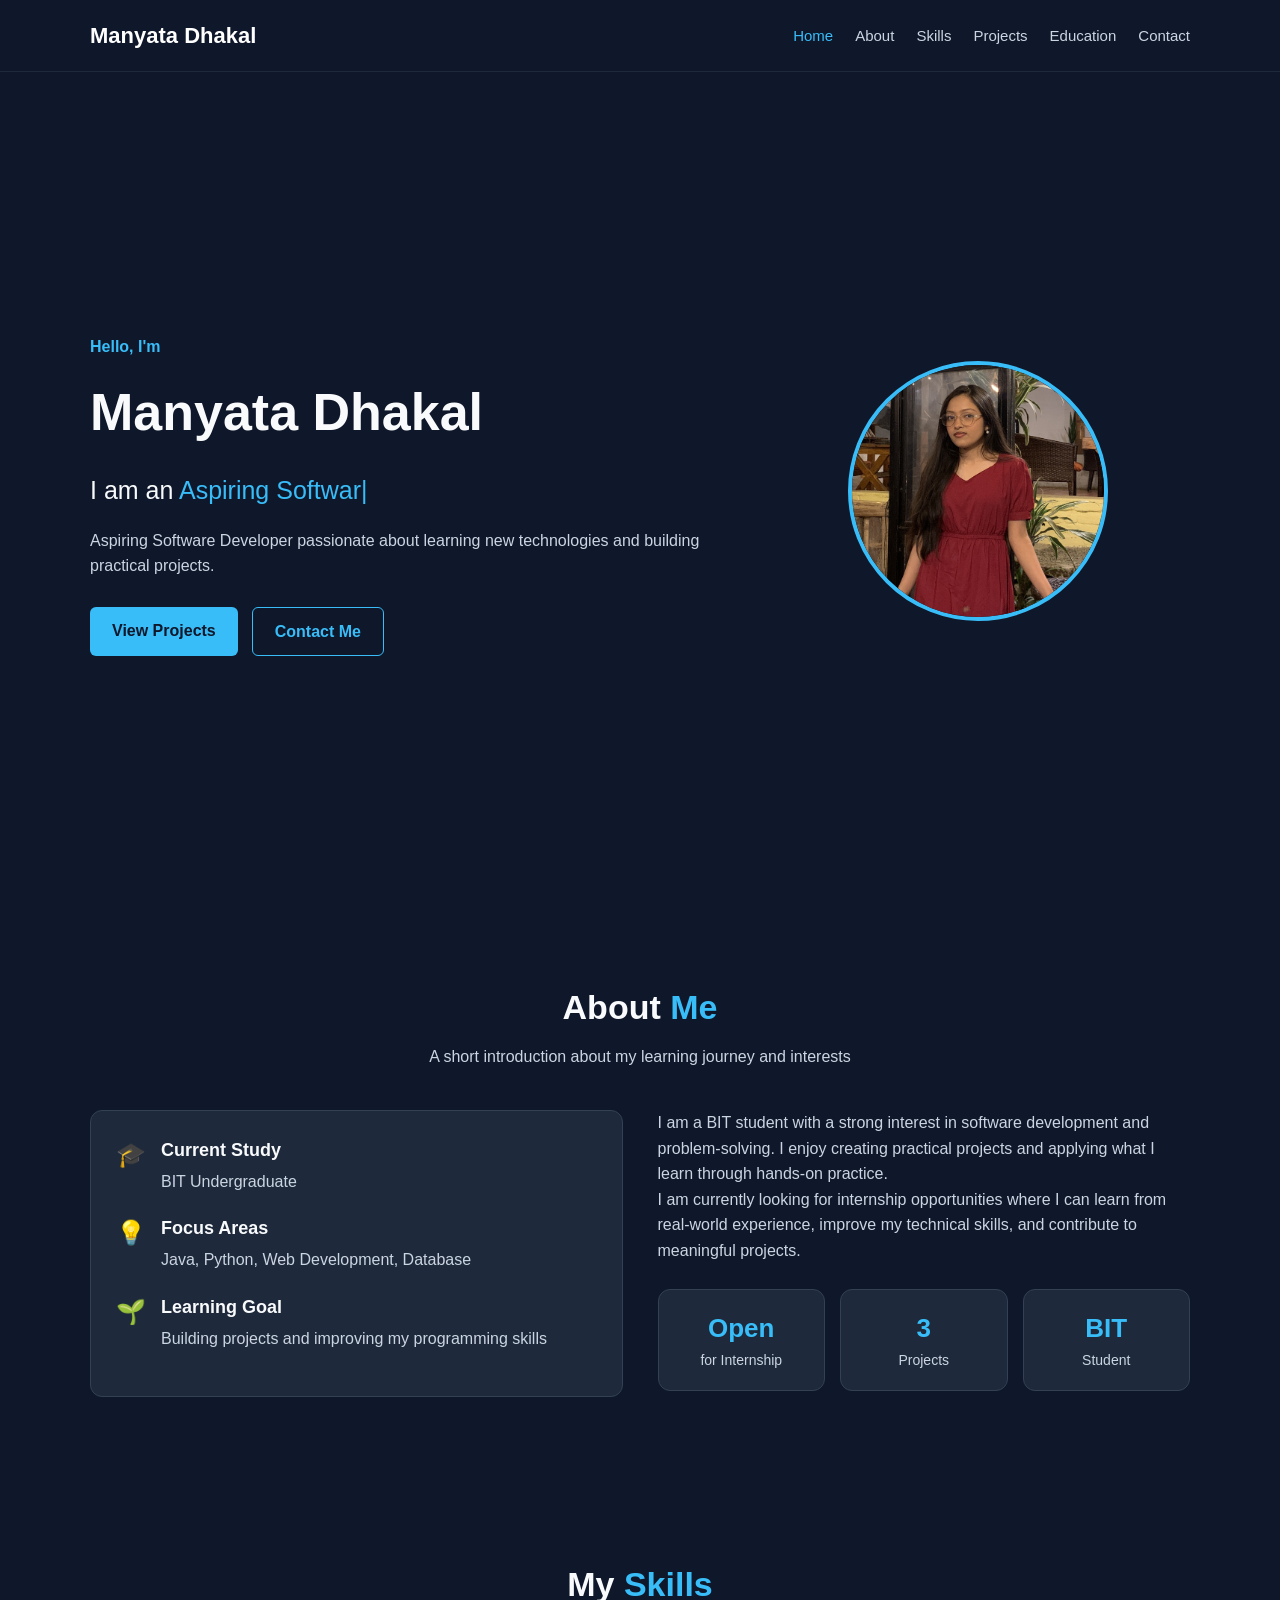
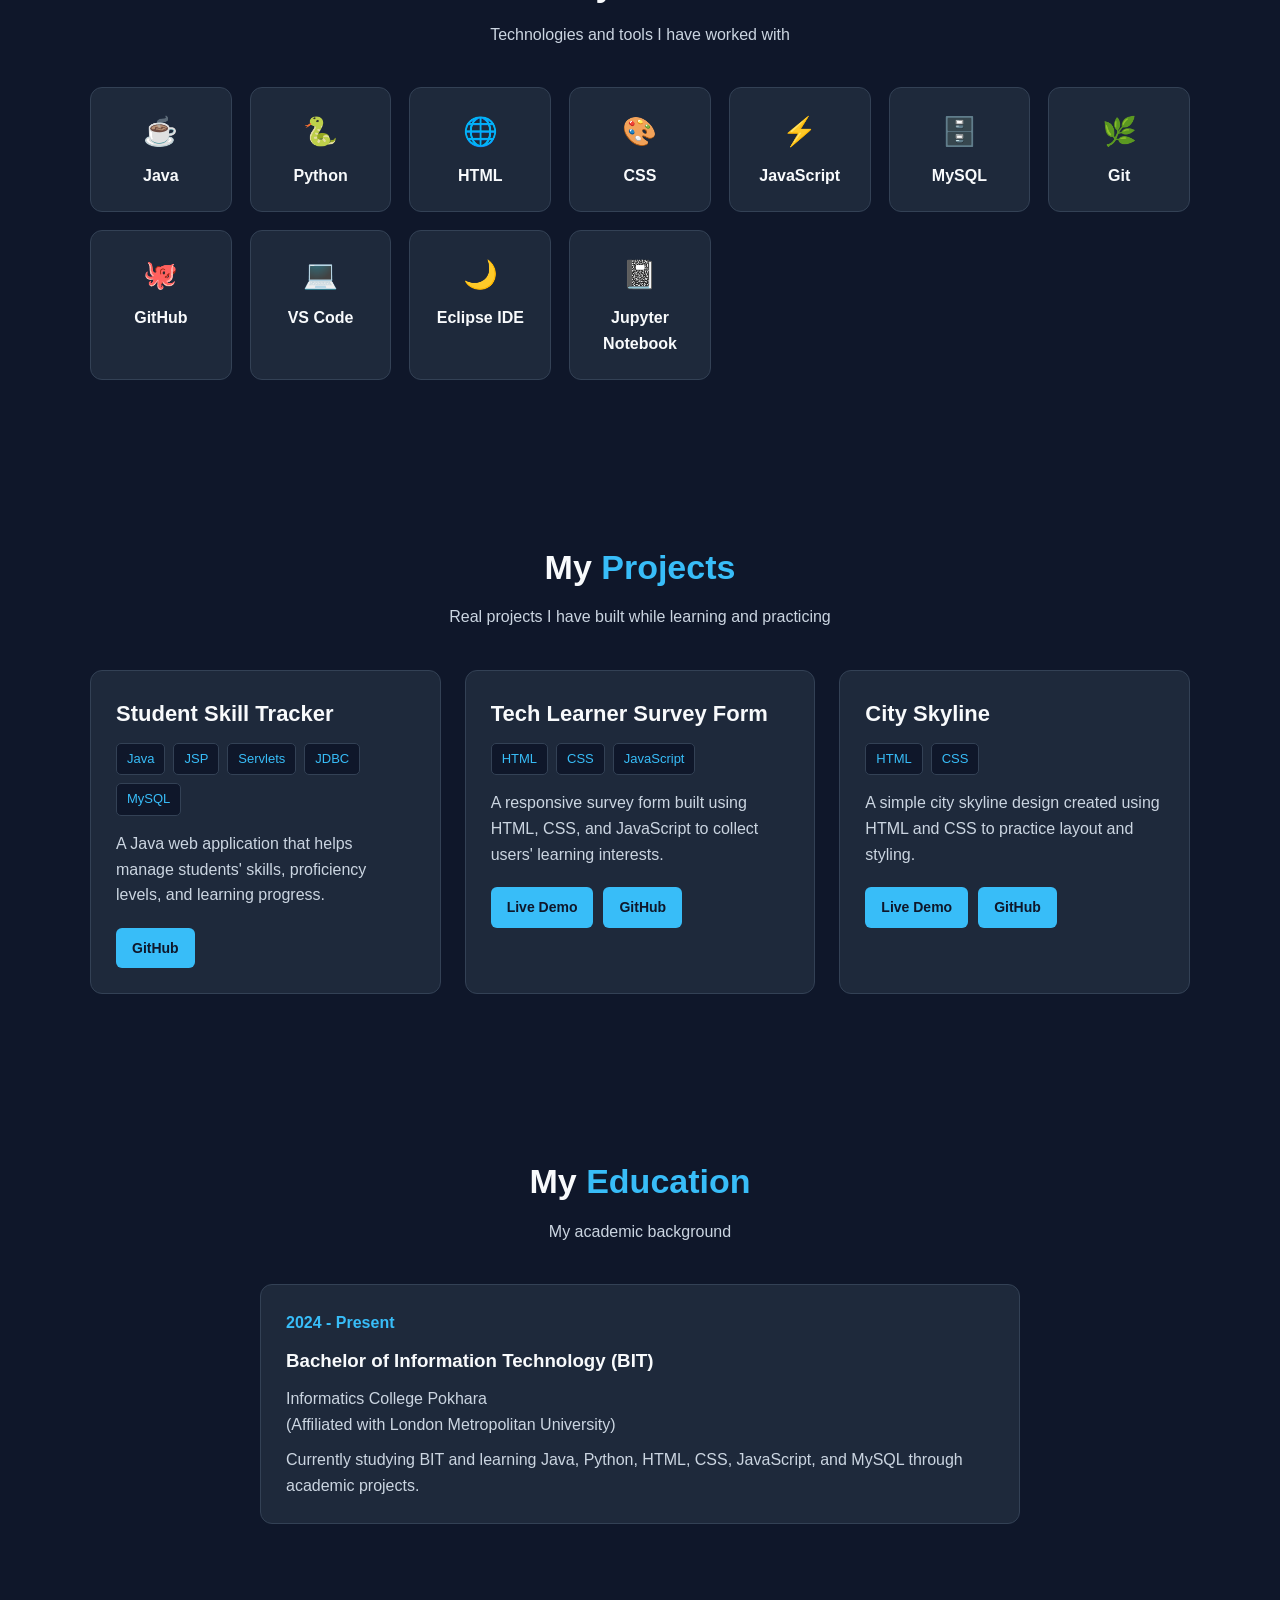
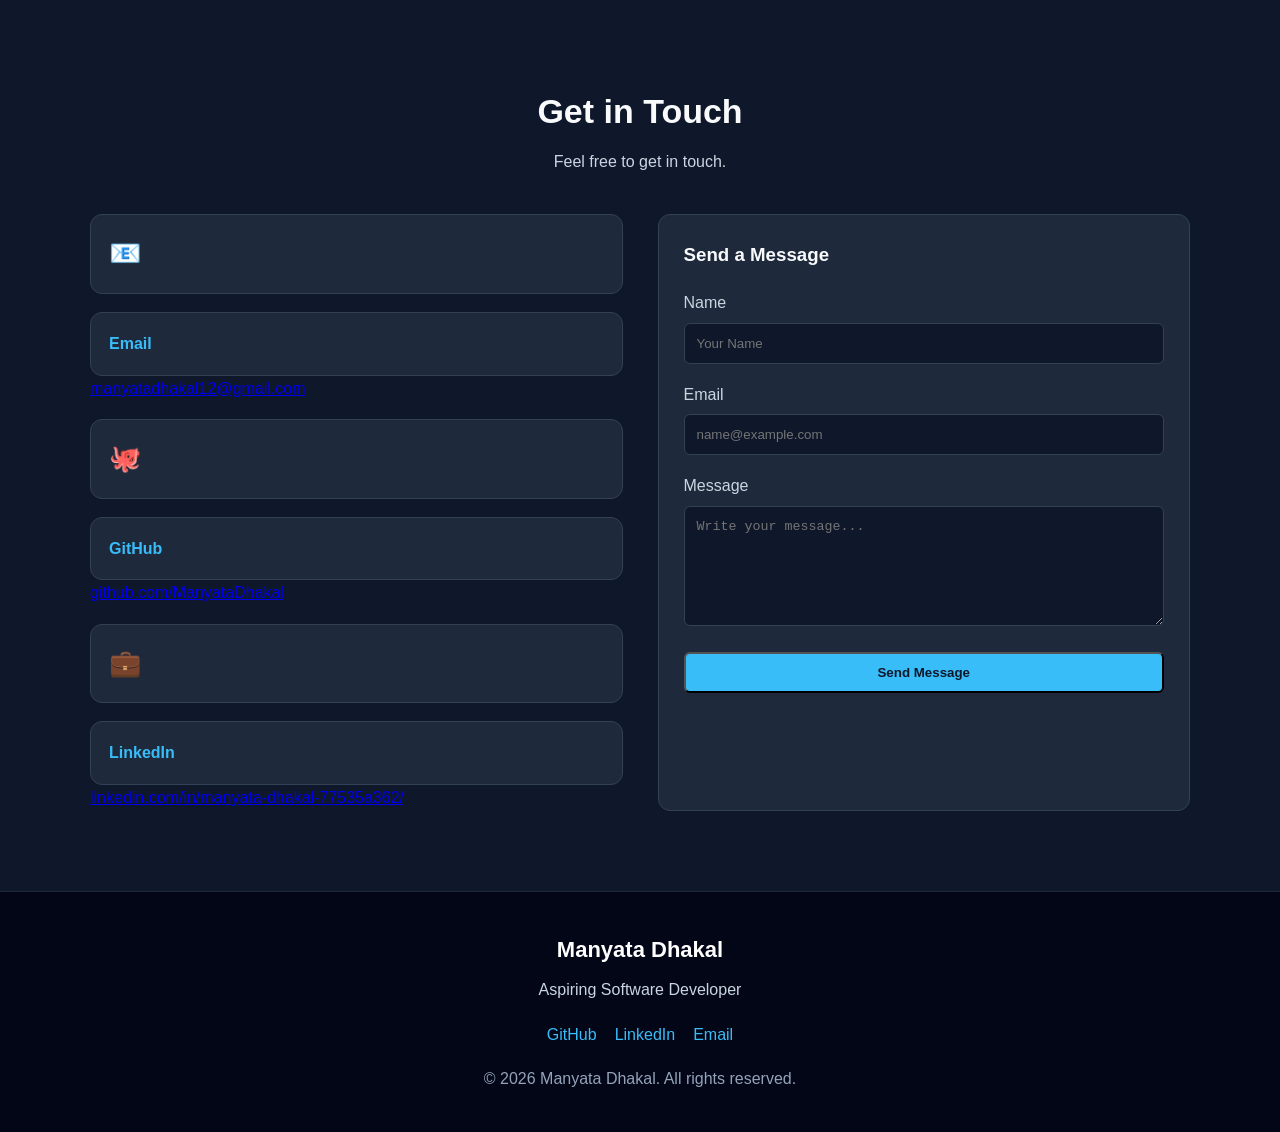
==== commit 815581b3: "Update portfolio" ====
--- a/index.html
+++ b/index.html
@@ -3,313 +3,163 @@
 <head>
   <meta charset="UTF-8">
   <meta name="viewport" content="width=device-width, initial-scale=1.0">
-  <title>Manyata Dhakal | CS Student & Aspiring Software Developer</title>
-  
-  <!-- SEO Meta Tags -->
-  <meta name="description" content="Personal portfolio of Manyata Dhakal, a Computer Science student and aspiring software developer. Showcasing skills in Java, Python, SQL, web technologies, and software development projects.">
-  <meta name="keywords" content="Manyata Dhakal, Portfolio, Computer Science, Software Developer, Java, Python, Web Development, BIT Student">
-  <meta name="author" content="Manyata Dhakal">
-  
-  <!-- Stylesheets -->
+  <title>Manyata Dhakal | Aspiring Software Developer</title>
+  <meta name="description" content="Portfolio of Manyata Dhakal, an aspiring software developer interested in Java, Python, web development, and databases.">
   <link rel="stylesheet" href="style.css">
 </head>
+
 <body>
-
-  <!-- ==========================================
-       HEADER & NAVIGATION
-       ========================================== -->
-  <header class="header-nav" id="homeNavbar">
+  <header class="header-nav">
     <div class="container nav-container">
-      <a href="#hero" class="logo" id="logoLink">
-        Manyata Dhakal<span></span>
-      </a>
-      
-      <!-- Mobile Menu Toggle -->
-      <button class="nav-toggle" id="navToggle" aria-label="Toggle Navigation menu" aria-expanded="false">
-        <span></span>
-        <span></span>
-        <span></span>
+      <a href="#hero" class="logo">Manyata Dhakal</a>
+
+      <button class="nav-toggle" id="navToggle" aria-label="Toggle navigation">
+        <span></span><span></span><span></span>
       </button>
-      
-      <!-- Navbar Links -->
-      <nav aria-label="Main Navigation">
+
+      <nav>
         <ul class="nav-links" id="navLinks">
-          <li><a href="#hero" class="active" id="navHero">Home</a></li>
-          <li><a href="#about" id="navAbout">About</a></li>
-          <li><a href="#skills" id="navSkills">Skills</a></li>
-          <li><a href="#projects" id="navProjects">Projects</a></li>
-          <li><a href="#education" id="navEducation">Education</a></li>
-          <li><a href="#contact" id="navContact">Contact</a></li>
+          <li><a href="#hero" class="active">Home</a></li>
+          <li><a href="#about">About</a></li>
+          <li><a href="#skills">Skills</a></li>
+          <li><a href="#projects">Projects</a></li>
+          <li><a href="#education">Education</a></li>
+          <li><a href="#contact">Contact</a></li>
         </ul>
       </nav>
     </div>
   </header>
 
-  <!-- ==========================================
-       MAIN CONTENT
-       ========================================== -->
   <main>
-    
-    <!-- 1. HERO SECTION -->
     <section class="hero-section" id="hero">
       <div class="container hero-grid">
-        <!-- Text Content -->
         <div class="hero-content">
-          <div class="hero-tagline">Welcome to my Space</div>
+          <div class="hero-tagline">Hello, I'm</div>
           <h1 class="hero-name">Manyata Dhakal</h1>
-          <div class="hero-title" aria-live="polite">
-            I am a <span id="typingText" class="text-gradient"></span><span class="typing-cursor">|</span>
-          </div>
+
+          <div class="hero-title">
+            I am an <span id="typingText" class="text-gradient"></span><span class="typing-cursor">|</span>
+          </div>
+
           <p class="hero-desc">
-            I am a Computer Science student passionate about software development and web technologies. I enjoy building practical projects, learning new technologies, and continuously improving my programming skills.
+            Aspiring Software Developer passionate about learning new technologies and building practical projects.
           </p>
+
           <div class="hero-buttons">
-            <a href="#projects" class="btn btn-primary" id="heroBtnProjects">View Projects</a>
-            <a href="#contact" class="btn btn-outline" id="heroBtnContact">Contact Me</a>
-          </div>
-        </div>
-        
-        <!-- Graphic Content -->
+            <a href="#projects" class="btn btn-primary">View Projects</a>
+            <a href="#contact" class="btn btn-outline">Contact Me</a>
+          </div>
+        </div>
+
         <div class="hero-graphic">
-          <div class="hero-badge">
-            <div class="hero-badge-bg"></div>
-            <!-- Dynamic tech sphere symbol inside the badge -->
-            <div class="hero-badge-icon" aria-hidden="true">💻</div>
-          </div>
-          <!-- Floating UI Badges -->
-          <div class="float-card float-card-1">
-            <span class="float-icon">☕</span>
-            <div>
-              <div class="float-text">Java</div>
-            </div>
-          </div>
-          <div class="float-card float-card-2">
-            <span class="float-icon">🐍</span>
-            <div>
-              <div class="float-text">Python</div>
-            </div>
-          </div>
-        </div>
-      </div>
-    </section>
-
-    <!-- 2. ABOUT ME SECTION -->
+          <div class="hero-image">
+            <img src="images/profile.jpeg" alt="Manyata Dhakal">
+          </div>
+        </div>
+      </div>
+    </section>
+
     <section class="section" id="about">
       <div class="container">
-        <div class="section-header reveal">
+        <div class="section-header">
           <h2 class="section-title">About <span class="text-gradient">Me</span></h2>
-          <p class="section-subtitle">A brief introduction to my background, aspirations, and interests</p>
-        </div>
-        
+          <p class="section-subtitle">A short introduction about my learning journey and interests</p>
+        </div>
+
         <div class="about-grid">
-          <!-- Facts Side -->
-          <div class="about-graphic reveal">
-            <div class="about-card">
-              <div class="about-fact">
-                <div class="about-fact-item">
-                  <div class="about-fact-icon">🎓</div>
-                  <div>
-                    <h3 class="about-fact-title">Current Study</h3>
-                    <p class="about-fact-desc">Information Technology (BIT) Undergraduate</p>
-                  </div>
-                </div>
-                <div class="about-fact-item">
-                  <div class="about-fact-icon">💡</div>
-                  <div>
-                    <h3 class="about-fact-title">Focus Areas</h3>
-                    <p class="about-fact-desc">Software Development, Full-Stack Web Technologies, Database Systems</p>
-                  </div>
-                </div>
-                <div class="about-fact-item">
-                  <div class="about-fact-icon">🌱</div>
-                  <div>
-                    <h3 class="about-fact-title">Learning Attitude</h3>
-                    <p class="about-fact-desc">Enthusiastic about hands-on labs, problem solving, and modern frameworks</p>
-                  </div>
-                </div>
-              </div>
-            </div>
-          </div>
-          
-          <!-- Narrative Side -->
-          <div class="about-info reveal">
+          <div class="about-card">
+            <div class="about-fact-item">
+              <div class="about-fact-icon">🎓</div>
+              <div>
+                <h3 class="about-fact-title">Current Study</h3>
+                <p class="about-fact-desc">BIT Undergraduate</p>
+              </div>
+            </div>
+
+            <div class="about-fact-item">
+              <div class="about-fact-icon">💡</div>
+              <div>
+                <h3 class="about-fact-title">Focus Areas</h3>
+                <p class="about-fact-desc">Java, Python, Web Development, Database</p>
+              </div>
+            </div>
+
+            <div class="about-fact-item">
+              <div class="about-fact-icon">🌱</div>
+              <div>
+                <h3 class="about-fact-title">Learning Goal</h3>
+                <p class="about-fact-desc">Building projects and improving my programming skills</p>
+              </div>
+            </div>
+          </div>
+
+          <div class="about-info">
             <p class="about-text">
-              I am a Computer Science student with a strong interest in software development and problem-solving. I enjoy building web applications, exploring new technologies, and applying my knowledge through academic and personal projects.
+              I am a BIT student with a strong interest in software development and problem-solving.
+              I enjoy creating practical projects and applying what I learn through hands-on practice.
             </p>
-            <p class="about-text" style="margin-bottom: 0;">
-              My educational journey focus is on understanding computing principles, structural database systems, and object-oriented architectures. I am actively looking for developer internship roles where I can contribute to exciting projects and grow alongside experienced engineering teams.
+
+            <p class="about-text">
+              I am currently looking for internship opportunities where I can learn from real-world experience,
+              improve my technical skills, and contribute to meaningful projects.
             </p>
-            
-            <!-- Statistics Counters -->
+
             <div class="about-stats">
               <div class="stat-item">
-                <div class="stat-num">12+</div>
-                <div class="stat-label">Skills Acquired</div>
+                <div class="stat-num">Open</div>
+                <div class="stat-label">for Internship</div>
               </div>
               <div class="stat-item">
-                <div class="stat-num">3+</div>
-                <div class="stat-label">Tech Projects</div>
+                <div class="stat-num">3</div>
+                <div class="stat-label">Projects</div>
               </div>
               <div class="stat-item">
-                <div class="stat-num">3.5+</div>
-                <div class="stat-label">GPA Track</div>
-              </div>
-            </div>
-          </div>
-        </div>
-      </div>
-    </section>
-
-    <!-- 3. SKILLS SECTION -->
+                <div class="stat-num">BIT</div>
+                <div class="stat-label">Student</div>
+              </div>
+            </div>
+          </div>
+        </div>
+      </div>
+    </section>
+
     <section class="section" id="skills">
       <div class="container">
-        <div class="section-header reveal">
+        <div class="section-header">
           <h2 class="section-title">My <span class="text-gradient">Skills</span></h2>
-          <p class="section-subtitle">Technologies, languages, and tools I have experience working with</p>
-        </div>
-        
+          <p class="section-subtitle">Technologies and tools I have worked with</p>
+        </div>
+
         <div class="skills-grid">
-          
-          <!-- Java -->
-          <div class="skill-card reveal reveal-delay-1">
-            <div class="skill-icon-wrapper">
-              <svg class="skill-icon" viewBox="0 0 24 24" xmlns="http://www.w3.org/2000/svg">
-                <path d="M6 18.571s.429.286 1.714.286c1.286 0 1.286-.857 2.143-.857.857 0 .857.571 1.714.571s1.714-1.143 1.714-1.143M3.429 20.857s.857.571 2.571.571 2.571-1.714 4.286-1.714c1.714 0 1.714 1.143 3.429 1.143s3.429-1.714 3.429-1.714M7.714 14.286S9.429 16 12 16s4.286-2.571 6-2.571M19.714 10a12.86 12.86 0 0 1-5.143 1.714C12.857 12 12.857 10 11.143 10c-1.714 0-1.714.857-3 .857A5.36 5.36 0 0 1 6 10.286m6.857-4s-.857-1.143-2.143-.286c-1.286.857-.429 2 .857 1.429 1.286-.571 1.286-1.143 1.286-1.143zM16.286.857c.429.857-.857 1.714-1.714 1.143-.857-.571-.429-1.714.857-1.714a1.28 1.28 0 0 1 .857.571z"/>
-              </svg>
-            </div>
-            <h3 class="skill-title">Java</h3>
-          </div>
-          
-          <!-- Python -->
-          <div class="skill-card reveal reveal-delay-2">
-            <div class="skill-icon-wrapper">
-              <svg class="skill-icon" viewBox="0 0 24 24" xmlns="http://www.w3.org/2000/svg">
-                <path d="M12 2C6.48 2 2 6.48 2 12c0 4.14 2.52 7.7 6.1 9.25.1.04.2-.02.2-.13v-1.92c-1.63-.3-2.67-1-3.13-2.16-.46-1.16-.2-2.3.8-3 .75-.5 1.78-.73 2.92-.66.1-.8 1-2.45 2.1-2.95 1.1-.5 2.2-.3 3 0 .8.3 1.45.92 1.8 1.8.35-.35.9-.6 1.5-.72.1-.85-.12-1.85-.68-2.62a12.44 12.44 0 0 0-3.32-3.13C13.43 2.05 12.72 2 12 2zm0 2.2c.4 0 .8.04 1.18.12a10.3 10.3 0 0 1 2.87 2.6c.45.62.63 1.4.52 2.1-.06.4-.24.76-.52 1.05-.33.36-.78.58-1.28.66a2.2 2.2 0 0 1-.94-.06 2.2 2.2 0 0 1-1.32-1.42 2.17 2.17 0 0 1-.16-1.1c.1-.47.3-.9.6-1.23.3-.34.68-.58 1.12-.7a2.2 2.2 0 0 1-.07 4.38v.02c.04.14.07.28.07.43v.23a2.2 2.2 0 0 1-2.13 2.2H11a2.2 2.2 0 0 1-2.2-2.2v-.23a2.2 2.2 0 0 1 .53-1.44c.45-.55.76-1.2 1.07-1.8.3-.6.64-1.2 1.07-1.8.37-.52.92-.86 1.53-.86z"/>
-              </svg>
-            </div>
-            <h3 class="skill-title">Python</h3>
-          </div>
-          
-          <!-- HTML -->
-          <div class="skill-card reveal reveal-delay-3">
-            <div class="skill-icon-wrapper">
-              <svg class="skill-icon" viewBox="0 0 24 24" xmlns="http://www.w3.org/2000/svg">
-                <path d="M1.5 0h21l-1.91 21.563L12 24l-8.59-2.437zM18.9 5.1H5.1l.35 4h12.75zm-12.05 6h7.7l-.3 3.45L12 15.22l-2.25-.67-.15-1.65H5.8l.25 3.3L12 18.5l5.95-2.3.8-9.1H5l-.1-1h14.15z"/>
-              </svg>
-            </div>
-            <h3 class="skill-title">HTML</h3>
-          </div>
-          
-          <!-- CSS -->
-          <div class="skill-card reveal reveal-delay-4">
-            <div class="skill-icon-wrapper">
-              <svg class="skill-icon" viewBox="0 0 24 24" xmlns="http://www.w3.org/2000/svg">
-                <path d="M1.5 0h21l-1.91 21.563L12 24l-8.59-2.437zM12 18.5l5.95-2.3.8-9.1H12v11.4zm0-13.4H5.1l.35 4H12V5.1zm0 6H5.8l.15 1.65 2.25.67L12 12.75v-1.65z"/>
-              </svg>
-            </div>
-            <h3 class="skill-title">CSS</h3>
-          </div>
-          
-          <!-- JavaScript -->
-          <div class="skill-card reveal reveal-delay-5">
-            <div class="skill-icon-wrapper">
-              <svg class="skill-icon" viewBox="0 0 24 24" xmlns="http://www.w3.org/2000/svg">
-                <path d="M0 0h24v24H0zM22 22h-3.66c-.34 0-.6-.1-.82-.3-.23-.22-.35-.57-.35-1.07 0-.58.18-1 .54-1.25.36-.26.96-.38 1.8-.38H22v3M15.42 16.5c.34-.23.75-.35 1.22-.35s.84.1 1.13.3.3.48.3.83v2.88c0 .24-.04.45-.13.62a1 1 0 0 1-.37.38c-.16.1-.38.14-.65.14h-1.5c-.32 0-.58-.08-.78-.23-.2-.15-.3-.43-.3-.83v-2.55c0-.36.08-.66.25-.88zM4.75 19.34c0 .35.12.63.35.84s.52.32.9.32h1.53c.33 0 .6-.1.82-.3.22-.22.33-.52.33-.92v-6.08h1.8v6.08c0 .87-.27 1.55-.83 2.05-.55.5-1.3.75-2.22.75h-1.9c-.93 0-1.68-.25-2.23-.75s-.83-1.2-.83-2.07v-.85h1.9v.84z"/>
-              </svg>
-            </div>
-            <h3 class="skill-title">JavaScript</h3>
-          </div>
-          
-          <!-- JSP -->
-          <div class="skill-card reveal reveal-delay-1">
-            <div class="skill-icon-wrapper">
-              <svg class="skill-icon" viewBox="0 0 24 24" xmlns="http://www.w3.org/2000/svg">
-                <path d="M12 2C6.48 2 2 6.48 2 12s4.48 10 10 10 10-4.48 10-10S17.52 2 12 2zm1 14h-2v-2h2v2zm0-4h-2V7h2v5z"/>
-              </svg>
-            </div>
-            <h3 class="skill-title">JSP</h3>
-          </div>
-          
-          <!-- Servlets -->
-          <div class="skill-card reveal reveal-delay-2">
-            <div class="skill-icon-wrapper">
-              <svg class="skill-icon" viewBox="0 0 24 24" xmlns="http://www.w3.org/2000/svg">
-                <path d="M4 4h16c1.1 0 2 .9 2 2v12c0 1.1-.9 2-2 2H4c-1.1 0-2-.9-2-2V6c0-1.1.9-2 2-2zm0 4h16V6H4v2zm0 4h16v-2H4v2zm0 4h16v-2H4v2z"/>
-              </svg>
-            </div>
-            <h3 class="skill-title">Servlets</h3>
-          </div>
-          
-          <!-- JDBC -->
-          <div class="skill-card reveal reveal-delay-3">
-            <div class="skill-icon-wrapper">
-              <svg class="skill-icon" viewBox="0 0 24 24" xmlns="http://www.w3.org/2000/svg">
-                <path d="M19 15v4H5v-4h14m1-2H4c-.55 0-1 .45-1 1v6c0 .55.45 1 1 1h16c.55 0 1-.45 1-1v-6c0-.55-.45-1-1-1zM19 5v4H5V5h14m1-2H4c-.55 0-1 .45-1 1v6c0 .55.45 1 1 1h16c.55 0 1-.45 1-1V4c0-.55-.45-1-1-1z"/>
-              </svg>
-            </div>
-            <h3 class="skill-title">JDBC</h3>
-          </div>
-          
-          <!-- MySQL -->
-          <div class="skill-card reveal reveal-delay-4">
-            <div class="skill-icon-wrapper">
-              <svg class="skill-icon" viewBox="0 0 24 24" xmlns="http://www.w3.org/2000/svg">
-                <path d="M12 2C6.48 2 2 4.02 2 6.5s4.48 4.5 10 4.5 10-2.02 10-4.5S17.52 2 12 2zm0 18c-5.52 0-10-2.02-10-4.5V18c0 2.48 4.48 4.5 10 4.5s10-2.02 10-4.5v-2.5c0 2.48-4.48 4.5-10 4.5zm0-6c-5.52 0-10-2.02-10-4.5v2.5c0 2.48 4.48 4.5 10 4.5s10-2.02 10-4.5v-2.5c0 2.48-4.48 4.5-10 4.5z"/>
-              </svg>
-            </div>
-            <h3 class="skill-title">MySQL</h3>
-          </div>
-          
-          <!-- Git -->
-          <div class="skill-card reveal reveal-delay-5">
-            <div class="skill-icon-wrapper">
-              <svg class="skill-icon" viewBox="0 0 24 24" xmlns="http://www.w3.org/2000/svg">
-                <path d="M23.384 11.41L12.59.616c-.78-.778-2.05-.778-2.83 0L7.69 2.68l3.722 3.72c.783-.26 1.685-.09 2.327.55.65.652.817 1.57.534 2.36l3.704 3.703c.792-.28 1.71-.116 2.363.535.782.783.782 2.05 0 2.834-.783.782-2.052.782-2.834 0-.655-.655-.82-1.58-.53-2.373L13.336 9.9c-.28.286-.683.472-1.12.49v6.52c.312.13.585.344.78.618.784.782.784 2.05 0 2.833-.782.783-2.05.783-2.833 0-.783-.783-.783-2.05 0-2.833.2-.2.44-.342.7-.442V10.37c-.26-.1-.5-.24-.7-.442-.647-.65-.815-1.57-.54-2.355L5.918 3.864 1.396 8.387c-.777.78-.777 2.05 0 2.832L12.19 22.012c.78.78 2.05.78 2.83 0l8.365-8.364c.78-.783.78-2.05 0-2.832v-.004z"/>
-              </svg>
-            </div>
-            <h3 class="skill-title">Git</h3>
-          </div>
-          
-          <!-- GitHub -->
-          <div class="skill-card reveal reveal-delay-1">
-            <div class="skill-icon-wrapper">
-              <svg class="skill-icon" viewBox="0 0 24 24" xmlns="http://www.w3.org/2000/svg">
-                <path d="M12 .297c-6.63 0-12 5.373-12 12 0 5.303 3.438 9.8 8.205 11.385.6.113.82-.258.82-.577 0-.285-.01-1.04-.015-2.04-3.338.724-4.042-1.61-4.042-1.61C4.422 18.07 3.633 17.7 3.633 17.7c-1.087-.744.084-.729.084-.729 1.205.084 1.838 1.236 1.838 1.236 1.07 1.835 2.809 1.305 3.495.998.108-.776.417-1.305.76-1.605-2.665-.3-5.466-1.332-5.466-5.93 0-1.31.465-2.38 1.235-3.22-.135-.303-.54-1.523.105-3.176 0 0 1.005-.322 3.3 1.23.96-.267 1.98-.399 3-.405 1.02.006 2.04.138 3 .405 2.28-1.552 3.285-1.23 3.285-1.23.645 1.653.24 2.873.12 3.176.765.84 1.23 1.91 1.23 3.22 0 4.61-2.805 5.625-5.475 5.92.42.36.81 1.096.81 2.22 0 1.606-.015 2.896-.015 3.286 0 .315.21.69.825.57C20.565 22.092 24 17.592 24 12.297c0-6.627-5.373-12-12-12"/>
-              </svg>
-            </div>
-            <h3 class="skill-title">GitHub</h3>
-          </div>
-          
-          <!-- VS Code -->
-          <div class="skill-card reveal reveal-delay-2">
-            <div class="skill-icon-wrapper">
-              <svg class="skill-icon" viewBox="0 0 24 24" xmlns="http://www.w3.org/2000/svg">
-                <path d="M23.985 6.804l-2.072-1.99a.86.86 0 0 0-.613-.255.88.88 0 0 0-.606.27l-6.84 6.84a.43.43 0 0 1-.606 0L5.32 3.737a.89.89 0 0 0-.613-.263.87.87 0 0 0-.606.27L.266 7.478A.84.84 0 0 0 0 8.09c0 .247.098.48.274.659l5.05 5.052a.43.43 0 0 1 0 .606l-5.05 5.053a.92.92 0 0 0-.274.66c0 .246.097.48.274.658l3.722 3.723a.85.85 0 0 0 .614.254c.232 0 .45-.09.605-.254l7.928-7.93a.43.43 0 0 1 .606 0l7.928 7.93a.85.85 0 0 0 .605.254.87.87 0 0 0 .614-.254l3.722-3.723A.92.92 0 0 0 24 19.518c0-.247-.098-.48-.274-.66l-5.05-5.052a.43.43 0 0 1 0-.606l5.05-5.053a.92.92 0 0 0 .274-.659c0-.246-.098-.48-.274-.658z"/>
-              </svg>
-            </div>
-            <h3 class="skill-title">VS Code</h3>
-          </div>
-          
-        </div>
-      </div>
-    </section>
-
-    <!-- 4. PROJECTS SECTION -->
+          <div class="skill-card"><div class="skill-icon-wrapper">☕</div><h3>Java</h3></div>
+          <div class="skill-card"><div class="skill-icon-wrapper">🐍</div><h3>Python</h3></div>
+          <div class="skill-card"><div class="skill-icon-wrapper">🌐</div><h3>HTML</h3></div>
+          <div class="skill-card"><div class="skill-icon-wrapper">🎨</div><h3>CSS</h3></div>
+          <div class="skill-card"><div class="skill-icon-wrapper">⚡</div><h3>JavaScript</h3></div>
+          <div class="skill-card"><div class="skill-icon-wrapper">🗄️</div><h3>MySQL</h3></div>
+          <div class="skill-card"><div class="skill-icon-wrapper">🌿</div><h3>Git</h3></div>
+          <div class="skill-card"><div class="skill-icon-wrapper">🐙</div><h3>GitHub</h3></div>
+          <div class="skill-card"><div class="skill-icon-wrapper">💻</div><h3>VS Code</h3></div>
+          <div class="skill-card"><div class="skill-icon-wrapper">🌙</div><h3>Eclipse IDE</h3></div>
+          <div class="skill-card"><div class="skill-icon-wrapper">📓</div><h3>Jupyter Notebook</h3></div>
+</div>
+</div>
+        </div>
+      </div>
+    </section>
+
     <section class="section" id="projects">
       <div class="container">
-        <div class="section-header reveal">
+        <div class="section-header">
           <h2 class="section-title">My <span class="text-gradient">Projects</span></h2>
-          <p class="section-subtitle">A showcase of software and web projects I have developed</p>
-        </div>
-        
+          <p class="section-subtitle">Real projects I have built while learning and practicing</p>
+        </div>
+
         <div class="projects-grid">
-          
-          <!-- Project 1 -->
-          <div class="project-card reveal reveal-delay-1">
-            <div class="project-header">
-              <span class="project-header-icon" aria-hidden="true">🎯</span>
-            </div>
+          <div class="project-card">
             <div class="project-body">
+              <h3 class="project-title">Student Skill Tracker</h3>
+
               <div class="project-tech">
                 <span class="tech-tag">Java</span>
                 <span class="tech-tag">JSP</span>
@@ -317,220 +167,160 @@
                 <span class="tech-tag">JDBC</span>
                 <span class="tech-tag">MySQL</span>
               </div>
-              <h3 class="project-title">Student Skill Tracker</h3>
+
               <p class="project-desc">
-                A Java web application for managing and tracking students' skills, proficiency levels, and learning progress. Provides structural database CRUD operations for academic record tracking.
+                A Java web application that helps manage students' skills, proficiency levels, and learning progress.
               </p>
+
               <div class="project-links">
-                <a href="https://github.com/ManyataDhakal" target="_blank" class="project-btn" id="p1CodeLink">
-                  <svg viewBox="0 0 24 24" xmlns="http://www.w3.org/2000/svg"><path d="M12 .297c-6.63 0-12 5.373-12 12 0 5.303 3.438 9.8 8.205 11.385.6.113.82-.258.82-.577 0-.285-.01-1.04-.015-2.04-3.338.724-4.042-1.61-4.042-1.61C4.422 18.07 3.633 17.7 3.633 17.7c-1.087-.744.084-.729.084-.729 1.205.084 1.838 1.236 1.838 1.236 1.07 1.835 2.809 1.305 3.495.998.108-.776.417-1.305.76-1.605-2.665-.3-5.466-1.332-5.466-5.93 0-1.31.465-2.38 1.235-3.22-.135-.303-.54-1.523.105-3.176 0 0 1.005-.322 3.3 1.23.96-.267 1.98-.399 3-.405 1.02.006 2.04.138 3 .405 2.28-1.552 3.285-1.23 3.285-1.23.645 1.653.24 2.873.12 3.176.765.84 1.23 1.91 1.23 3.22 0 4.61-2.805 5.625-5.475 5.92.42.36.81 1.096.81 2.22 0 1.606-.015 2.896-.015 3.286 0 .315.21.69.825.57C20.565 22.092 24 17.592 24 12.297c0-6.627-5.373-12-12-12"/></svg>
-                  View Code
-                </a>
-              </div>
-            </div>
-          </div>
-          
-          <!-- Project 2 -->
-          <div class="project-card reveal reveal-delay-2">
-            <div class="project-header">
-              <span class="project-header-icon" aria-hidden="true">📝</span>
-            </div>
+                <a href="https://github.com/ManyataDhakal/student-skill-tracker" target="_blank" class="project-btn">GitHub</a>
+              </div>
+            </div>
+          </div>
+
+          <div class="project-card">
             <div class="project-body">
+              <h3 class="project-title">Tech Learner Survey Form</h3>
+
               <div class="project-tech">
                 <span class="tech-tag">HTML</span>
                 <span class="tech-tag">CSS</span>
                 <span class="tech-tag">JavaScript</span>
               </div>
-              <h3 class="project-title">Tech Learner Survey Form</h3>
+
               <p class="project-desc">
-                A responsive survey form designed to collect users' technology interests and learning preferences. Built with clean, accessible form components and client-side validation logic.
+                A responsive survey form built using HTML, CSS, and JavaScript to collect users' learning interests.
               </p>
+
               <div class="project-links">
-                <a href="https://github.com/ManyataDhakal" target="_blank" class="project-btn" id="p2CodeLink">
-                  <svg viewBox="0 0 24 24" xmlns="http://www.w3.org/2000/svg"><path d="M12 .297c-6.63 0-12 5.373-12 12 0 5.303 3.438 9.8 8.205 11.385.6.113.82-.258.82-.577 0-.285-.01-1.04-.015-2.04-3.338.724-4.042-1.61-4.042-1.61C4.422 18.07 3.633 17.7 3.633 17.7c-1.087-.744.084-.729.084-.729 1.205.084 1.838 1.236 1.838 1.236 1.07 1.835 2.809 1.305 3.495.998.108-.776.417-1.305.76-1.605-2.665-.3-5.466-1.332-5.466-5.93 0-1.31.465-2.38 1.235-3.22-.135-.303-.54-1.523.105-3.176 0 0 1.005-.322 3.3 1.23.96-.267 1.98-.399 3-.405 1.02.006 2.04.138 3 .405 2.28-1.552 3.285-1.23 3.285-1.23.645 1.653.24 2.873.12 3.176.765.84 1.23 1.91 1.23 3.22 0 4.61-2.805 5.625-5.475 5.92.42.36.81 1.096.81 2.22 0 1.606-.015 2.896-.015 3.286 0 .315.21.69.825.57C20.565 22.092 24 17.592 24 12.297c0-6.627-5.373-12-12-12"/></svg>
-                  View Code
-                </a>
-              </div>
-            </div>
-          </div>
-          
-          <!-- Project 3 -->
-          <div class="project-card reveal reveal-delay-3">
-            <div class="project-header">
-              <span class="project-header-icon" aria-hidden="true">💼</span>
-            </div>
-            <div class="project-body">
-              <div class="project-tech">
-                <span class="tech-tag">HTML</span>
-                <span class="tech-tag">CSS</span>
-                <span class="tech-tag">JavaScript</span>
-              </div>
-              <h3 class="project-title">Personal Portfolio Website</h3>
-              <p class="project-desc">
-                A personal portfolio website showcasing my skills, projects, and contact information. Engineered with premium custom animations, clean scrolling interactions, and a dark visual design.
-              </p>
-              <div class="project-links">
-                <a href="https://github.com/ManyataDhakal" target="_blank" class="project-btn" id="p3CodeLink">
-                  <svg viewBox="0 0 24 24" xmlns="http://www.w3.org/2000/svg"><path d="M12 .297c-6.63 0-12 5.373-12 12 0 5.303 3.438 9.8 8.205 11.385.6.113.82-.258.82-.577 0-.285-.01-1.04-.015-2.04-3.338.724-4.042-1.61-4.042-1.61C4.422 18.07 3.633 17.7 3.633 17.7c-1.087-.744.084-.729.084-.729 1.205.084 1.838 1.236 1.838 1.236 1.07 1.835 2.809 1.305 3.495.998.108-.776.417-1.305.76-1.605-2.665-.3-5.466-1.332-5.466-5.93 0-1.31.465-2.38 1.235-3.22-.135-.303-.54-1.523.105-3.176 0 0 1.005-.322 3.3 1.23.96-.267 1.98-.399 3-.405 1.02.006 2.04.138 3 .405 2.28-1.552 3.285-1.23 3.285-1.23.645 1.653.24 2.873.12 3.176.765.84 1.23 1.91 1.23 3.22 0 4.61-2.805 5.625-5.475 5.92.42.36.81 1.096.81 2.22 0 1.606-.015 2.896-.015 3.286 0 .315.21.69.825.57C20.565 22.092 24 17.592 24 12.297c0-6.627-5.373-12-12-12"/></svg>
-                  View Code
-                </a>
-              </div>
-            </div>
-          </div>
-          
-        </div>
-      </div>
-    </section>
-
-    <!-- 5. EDUCATION SECTION -->
+                <a href="https://tech-learner-survey-form.manyatadhakal12.workers.dev/" target="_blank" class="project-btn">Live Demo</a>
+                <a href="https://github.com/ManyataDhakal/tech-learner-survey-form" target="_blank" class="project-btn">GitHub</a>
+              </div>
+            </div>
+          </div>
+
+          <div class="project-card">
+  <div class="project-body">
+    <h3 class="project-title">City Skyline</h3>
+
+    <div class="project-tech">
+      <span class="tech-tag">HTML</span>
+      <span class="tech-tag">CSS</span>
+    </div>
+
+    <p class="project-desc">
+      A simple city skyline design created using HTML and CSS to practice layout and styling.
+    </p>
+
+    <div class="project-links">
+      <a href="https://skyline-serenity.manyatadhakal12.workers.dev" target="_blank" class="project-btn">Live Demo</a>
+      <a href="https://github.com/ManyataDhakal/skyline-serenity" target="_blank" class="project-btn">GitHub</a>
+                    </div>
+                  </div>
+             </div>
+            </div>
+          </div>
+        </div>
+      </div>
+    </section>
+
     <section class="section" id="education">
       <div class="container">
-        <div class="section-header reveal">
+        <div class="section-header">
           <h2 class="section-title">My <span class="text-gradient">Education</span></h2>
-          <p class="section-subtitle">Academic background and continuous learning path</p>
-        </div>
-        
-        <div class="education-timeline">
-          
-          <!-- Timeline Item -->
-          <div class="timeline-item reveal">
-            <div class="timeline-dot" aria-hidden="true"></div>
-            <div class="timeline-card">
-              <div class="timeline-header">
-                <span class="timeline-period">Ongoing</span>
-                <h3 class="timeline-title">Bachelor of Information Technology (BIT)</h3>
-              </div>
-              <div class="timeline-org">London Metropolitan University</div>
-              <p class="timeline-desc">
-                Currently pursuing undergraduate degree focusing on core information technology components, object-oriented concepts, system modeling, relational databases, data structures, and foundational internet architecture.
-              </p>
-            </div>
-          </div>
-          
-        </div>
-      </div>
-    </section>
-
-    <!-- 6. CONTACT SECTION -->
+          <p class="section-subtitle">My academic background</p>
+        </div>
+
+        <div class="timeline-card">
+          <span class="timeline-period">2024 - Present</span>
+          <h3 class="timeline-title">Bachelor of Information Technology (BIT)</h3>
+          <div class="timeline-org">Informatics College Pokhara <br>(Affiliated with London Metropolitan University)</div>
+          <p class="timeline-desc">
+            Currently studying BIT and learning Java, Python, HTML, CSS, JavaScript, and MySQL through academic projects.
+          </p>
+        </div>
+      </div>
+    </section>
+
     <section class="section" id="contact">
       <div class="container">
-        <div class="section-header reveal">
-          <h2 class="section-title">Get In <span class="text-gradient">Touch</span></h2>
-          <p class="section-subtitle">Feel free to connect or drop a message. I'm always open to discussing internship opportunities!</p>
-        </div>
-        
+        <div class="section-header">
+          <h2 class="section-title">Get in Touch</h2>
+          <p class="section-subtitle">Feel free to get in touch.</p>
+        </div>
+
         <div class="contact-grid">
-          <!-- Social Cards -->
-          <div class="contact-info reveal">
-            
-            <!-- Email -->
-            <a href="mailto:manyatadhakal12@gmail.com" class="contact-card" id="emailContactCard">
-              <div class="contact-icon-wrapper">
-                <svg class="contact-svg" viewBox="0 0 24 24" xmlns="http://www.w3.org/2000/svg">
-                  <path d="M20 4H4c-1.1 0-1.99.9-1.99 2L2 18c0 1.1.9 2 2 2h16c1.1 0 2-.9 2-2V6c0-1.1-.9-2-2-2zm0 4l-8 5-8-5V6l8 5 8-5v2z"/>
-                </svg>
-              </div>
+          <div class="contact-info">
+            <a href="mailto:manyatadhakal12@gmail.com" class="contact-card">
+              <div class="contact-icon-wrapper">📧</div>
               <div class="contact-details">
                 <h4>Email</h4>
-                <p>manyatadhakal12@gmail.com</p>
+                <a href="mailto:manyatadhakal12@gmail.com">manyatadhakal12@gmail.com</a>
               </div>
             </a>
-            
-            <!-- GitHub -->
-            <a href="https://github.com/ManyataDhakal" target="_blank" class="contact-card" id="githubContactCard">
-              <div class="contact-icon-wrapper">
-                <svg class="contact-svg" viewBox="0 0 24 24" xmlns="http://www.w3.org/2000/svg">
-                  <path d="M12 .297c-6.63 0-12 5.373-12 12 0 5.303 3.438 9.8 8.205 11.385.6.113.82-.258.82-.577 0-.285-.01-1.04-.015-2.04-3.338.724-4.042-1.61-4.042-1.61C4.422 18.07 3.633 17.7 3.633 17.7c-1.087-.744.084-.729.084-.729 1.205.084 1.838 1.236 1.838 1.236 1.07 1.835 2.809 1.305 3.495.998.108-.776.417-1.305.76-1.605-2.665-.3-5.466-1.332-5.466-5.93 0-1.31.465-2.38 1.235-3.22-.135-.303-.54-1.523.105-3.176 0 0 1.005-.322 3.3 1.23.96-.267 1.98-.399 3-.405 1.02.006 2.04.138 3 .405 2.28-1.552 3.285-1.23 3.285-1.23.645 1.653.24 2.873.12 3.176.765.84 1.23 1.91 1.23 3.22 0 4.61-2.805 5.625-5.475 5.92.42.36.81 1.096.81 2.22 0 1.606-.015 2.896-.015 3.286 0 .315.21.69.825.57C20.565 22.092 24 17.592 24 12.297c0-6.627-5.373-12-12-12"/>
-                </svg>
-              </div>
+
+            <a href="https://github.com/ManyataDhakal" target="_blank" class="contact-card">
+              <div class="contact-icon-wrapper">🐙</div>
               <div class="contact-details">
                 <h4>GitHub</h4>
-                <p>github.com/ManyataDhakal</p>
+                <a href="https://github.com/ManyataDhakal" target="_blank">github.com/ManyataDhakal</a>
               </div>
             </a>
-            
-            <!-- LinkedIn -->
-            <a href="https://linkedin.com" target="_blank" class="contact-card" id="linkedinContactCard">
-              <div class="contact-icon-wrapper">
-                <svg class="contact-svg" viewBox="0 0 24 24" xmlns="http://www.w3.org/2000/svg">
-                  <path d="M20.447 20.452h-3.554v-5.569c0-1.328-.027-3.037-1.852-3.037-1.853 0-2.136 1.445-2.136 2.939v5.667H9.351V9h3.414v1.561h.046c.477-.9 1.637-1.85 3.37-1.85 3.601 0 4.267 2.37 4.267 5.455v6.286zM5.337 7.433c-1.144 0-2.063-.926-2.063-2.065 0-1.138.92-2.063 2.063-2.063 1.14 0 2.064.925 2.064 2.063 0 1.139-.925 2.065-2.064 2.065zm1.782 13.019H3.555V9h3.564v11.452zM22.225 0H1.771C.792 0 0 .774 0 1.729v20.542C0 23.227.792 24 1.771 24h20.451C23.2 24 24 23.227 24 22.271V1.729C24 .774 23.2 0 22.222 0h.003z"/>
-                </svg>
-              </div>
+
+            <a href="https://www.linkedin.com/in/manyata-dhakal-77535a362/" target="_blank" class="contact-card">
+              <div class="contact-icon-wrapper">💼</div>
               <div class="contact-details">
                 <h4>LinkedIn</h4>
-                <p>LinkedIn Profile</p>
+                <a href="https://www.linkedin.com/in/manyata-dhakal-77535a362/" target="_blank">linkedin.com/in/manyata-dhakal-77535a362/</a>
               </div>
             </a>
-            
-          </div>
-          
-          <!-- Contact Form -->
-          <div class="contact-form-card reveal">
+          </div>
+
+          <div class="contact-form-card">
             <h3 class="contact-form-title">Send a Message</h3>
-            <form id="contactForm" autocomplete="on">
+
+            <form id="contactForm">
               <div class="form-group">
                 <label for="formName" class="form-label">Name</label>
                 <input type="text" id="formName" class="form-input" placeholder="Your Name" required>
               </div>
+
               <div class="form-group">
                 <label for="formEmail" class="form-label">Email</label>
                 <input type="email" id="formEmail" class="form-input" placeholder="name@example.com" required>
               </div>
+
               <div class="form-group">
                 <label for="formMessage" class="form-label">Message</label>
-                <textarea id="formMessage" class="form-input" placeholder="Hello, I'd like to talk about..." required></textarea>
-              </div>
-              <button type="submit" class="btn btn-primary form-submit-btn" id="formSubmitBtn">Send Message</button>
+                <textarea id="formMessage" class="form-input" placeholder="Write your message..." required></textarea>
+              </div>
+
+              <button type="submit" class="btn btn-primary form-submit-btn">Send Message</button>
             </form>
           </div>
         </div>
       </div>
     </section>
-
   </main>
 
-  <!-- ==========================================
-       SCROLL TO TOP BUTTON
-       ========================================== -->
-  <button class="scroll-to-top" id="scrollToTop" aria-label="Scroll to top of the page">
-    <svg viewBox="0 0 24 24" xmlns="http://www.w3.org/2000/svg">
-      <path d="M7.41 15.41L12 10.83l4.59 4.58L18 14l-6-6-6 6z"/>
-    </svg>
-  </button>
-
-  <!-- ==========================================
-       FOOTER
-       ========================================== -->
-  <footer class="site-footer" id="siteFooter">
+  <button class="scroll-to-top" id="scrollToTop" aria-label="Scroll to top">↑</button>
+
+  <footer class="site-footer">
     <div class="container">
-      <a href="#hero" class="footer-logo" id="footerLogo">
-        Manyata Dhakal<span></span>
-      </a>
-      <p class="footer-subtitle">Computer Science Student | Aspiring Software Developer</p>
-      
+      <a href="#hero" class="footer-logo">Manyata Dhakal</a>
+      <p class="footer-subtitle">Aspiring Software Developer</p>
+
       <div class="footer-socials">
-        <!-- GitHub -->
-        <a href="https://github.com/ManyataDhakal" target="_blank" aria-label="GitHub Profile" id="footerSocialGithub">
-          <svg viewBox="0 0 24 24" xmlns="http://www.w3.org/2000/svg"><path d="M12 .297c-6.63 0-12 5.373-12 12 0 5.303 3.438 9.8 8.205 11.385.6.113.82-.258.82-.577 0-.285-.01-1.04-.015-2.04-3.338.724-4.042-1.61-4.042-1.61C4.422 18.07 3.633 17.7 3.633 17.7c-1.087-.744.084-.729.084-.729 1.205.084 1.838 1.236 1.838 1.236 1.07 1.835 2.809 1.305 3.495.998.108-.776.417-1.305.76-1.605-2.665-.3-5.466-1.332-5.466-5.93 0-1.31.465-2.38 1.235-3.22-.135-.303-.54-1.523.105-3.176 0 0 1.005-.322 3.3 1.23.96-.267 1.98-.399 3-.405 1.02.006 2.04.138 3 .405 2.28-1.552 3.285-1.23 3.285-1.23.645 1.653.24 2.873.12 3.176.765.84 1.23 1.91 1.23 3.22 0 4.61-2.805 5.625-5.475 5.92.42.36.81 1.096.81 2.22 0 1.606-.015 2.896-.015 3.286 0 .315.21.69.825.57C20.565 22.092 24 17.592 24 12.297c0-6.627-5.373-12-12-12"/></svg>
-        </a>
-        <!-- LinkedIn -->
-        <a href="https://linkedin.com" target="_blank" aria-label="LinkedIn Profile" id="footerSocialLinkedin">
-          <svg viewBox="0 0 24 24" xmlns="http://www.w3.org/2000/svg"><path d="M20.447 20.452h-3.554v-5.569c0-1.328-.027-3.037-1.852-3.037-1.853 0-2.136 1.445-2.136 2.939v5.667H9.351V9h3.414v1.561h.046c.477-.9 1.637-1.85 3.37-1.85 3.601 0 4.267 2.37 4.267 5.455v6.286zM5.337 7.433c-1.144 0-2.063-.926-2.063-2.065 0-1.138.92-2.063 2.063-2.063 1.14 0 2.064.925 2.064 2.063 0 1.139-.925 2.065-2.064 2.065zm1.782 13.019H3.555V9h3.564v11.452zM22.225 0H1.771C.792 0 0 .774 0 1.729v20.542C0 23.227.792 24 1.771 24h20.451C23.2 24 24 23.227 24 22.271V1.729C24 .774 23.2 0 22.222 0h.003z"/></svg>
-        </a>
-        <!-- Email -->
-        <a href="mailto:manyatadhakal12@gmail.com" aria-label="Send Email" id="footerSocialEmail">
-          <svg viewBox="0 0 24 24" xmlns="http://www.w3.org/2000/svg"><path d="M20 4H4c-1.1 0-1.99.9-1.99 2L2 18c0 1.1.9 2 2 2h16c1.1 0 2-.9 2-2V6c0-1.1-.9-2-2-2zm0 4l-8 5-8-5V6l8 5 8-5v2z"/></svg>
-        </a>
-      </div>
-      
-      <p class="footer-copy">&copy; <span id="currentYear">2026</span> Manyata Dhakal. All Rights Reserved.</p>
+        <a href="https://github.com/ManyataDhakal" target="_blank">GitHub</a>
+        <a href="https://www.linkedin.com/in/manyata-dhakal-77535a362/" target="_blank">LinkedIn</a>
+        <a href="mailto:manyatadhakal12@gmail.com">Email</a>
+      </div>
+
+      <p class="footer-copy">&copy; <span id="currentYear"></span> Manyata Dhakal. All rights reserved.</p>
     </div>
   </footer>
-
-  <!-- Scripts -->
-  <script src="script.js"></script>
+<script src="script.js"></script>
   <script>
-    // Dynamically set current footer copyright year
     document.getElementById("currentYear").textContent = new Date().getFullYear();
   </script>
 </body>
--- a/style.css
+++ b/style.css
@@ -1,1316 +1,531 @@
-/* ==========================================================================
-   PORTFOLIO DESIGN SYSTEM & STYLESHEET
-   Owner: Manyata Dhakal
-   Theme: Modern Dark with Blue-Purple Accent Gradients
-   ========================================================================== */
-
-/* ===== Google Fonts ===== */
-@import url('https://fonts.googleapis.com/css2?family=Plus+Jakarta+Sans:wght@300;400;500;600;700;800&display=swap');
-
-/* ===== Design Tokens (Variables) ===== */
-:root {
-  /* Color Palette */
-  --bg-dark: #07090e;              /* Deep dark background */
-  --bg-card: #0e131f;              /* Card & Section container background */
-  --bg-card-hover: #151c2e;        /* Subtle lift background on hover */
-  --border-color: rgba(255, 255, 255, 0.08); /* Minimal borders */
-  --border-hover: rgba(168, 85, 247, 0.3);  /* Glow border for hover states */
-  
-  /* Text Colors */
-  --text-main: #f8fafc;            /* High contrast headers & text */
-  --text-muted: #94a3b8;           /* Standard readable body text */
-  --text-dim: #64748b;             /* Dim text for metadata and captions */
-  
-  /* Accent Colors */
-  --color-primary: #3b82f6;        /* Bright Blue */
-  --color-secondary: #a855f7;      /* Bright Purple */
-  --color-cyan: #06b6d4;           /* Highlights */
-  
-  /* Gradients */
-  --grad-accent: linear-gradient(135deg, var(--color-primary), var(--color-secondary));
-  --grad-text: linear-gradient(135deg, #60a5fa, #c084fc);
-  --grad-glow: linear-gradient(135deg, rgba(59, 130, 246, 0.15), rgba(168, 85, 247, 0.15));
-  
-  /* Typography & Layout */
-  --font-main: 'Plus Jakarta Sans', -apple-system, BlinkMacSystemFont, "Segoe UI", Roboto, sans-serif;
-  --max-width: 1200px;
-  
-  /* Shadow Systems */
-  --shadow-sm: 0 4px 6px -1px rgba(0, 0, 0, 0.2);
-  --shadow-md: 0 10px 15px -3px rgba(0, 0, 0, 0.4);
-  --shadow-lg: 0 20px 25px -5px rgba(0, 0, 0, 0.6);
-  --shadow-glow: 0 0 25px rgba(168, 85, 247, 0.15);
-  
-  /* Borders Radius */
-  --radius-sm: 8px;
-  --radius-md: 16px;
-  --radius-lg: 24px;
-  --radius-circle: 50%;
-  
-  /* Transitions */
-  --transition-fast: 0.2s ease;
-  --transition-normal: 0.3s cubic-bezier(0.4, 0, 0.2, 1);
-  --transition-slow: 0.6s cubic-bezier(0.4, 0, 0.2, 1);
-}
-
-/* ===== Base Styles & Resets ===== */
-*, *::before, *::after {
-  box-sizing: border-box;
+* {
   margin: 0;
   padding: 0;
+  box-sizing: border-box;
 }
 
 html {
   scroll-behavior: smooth;
-  font-size: 16px;
 }
 
 body {
-  font-family: var(--font-main);
-  background-color: var(--bg-dark);
-  color: var(--text-main);
+  font-family: Arial, sans-serif;
+  background: #0f172a;
+  color: #f8fafc;
   line-height: 1.6;
-  overflow-x: hidden;
-  position: relative;
-}
-
-/* Background Ambient Lighting (Glow Effects) */
-body::before {
-  content: '';
-  position: absolute;
-  top: 10%;
-  right: -10%;
-  width: 500px;
-  height: 500px;
-  background: radial-gradient(circle, rgba(168, 85, 247, 0.08) 0%, transparent 70%);
-  border-radius: var(--radius-circle);
-  z-index: -1;
-  pointer-events: none;
-}
-
-body::after {
-  content: '';
-  position: absolute;
-  bottom: 20%;
-  left: -10%;
-  width: 600px;
-  height: 600px;
-  background: radial-gradient(circle, rgba(59, 130, 246, 0.08) 0%, transparent 70%);
-  border-radius: var(--radius-circle);
-  z-index: -1;
-  pointer-events: none;
-}
-
-/* ===== Scrollbar Customization ===== */
-::-webkit-scrollbar {
-  width: 10px;
-}
-
-::-webkit-scrollbar-track {
-  background: var(--bg-dark);
-}
-
-::-webkit-scrollbar-thumb {
-  background: #1f293d;
-  border-radius: var(--radius-sm);
-  border: 2px solid var(--bg-dark);
-}
-
-::-webkit-scrollbar-thumb:hover {
-  background: var(--color-secondary);
-}
-
-/* ===== Reusable Utilities ===== */
+}
+
 .container {
   width: 90%;
-  max-width: var(--max-width);
-  margin: 0 auto;
-  padding: 0 1rem;
-}
-
-.section {
-  padding: var(--spacing-xl) 0;
-  position: relative;
-}
-
-.text-gradient {
-  background: var(--grad-text);
-  -webkit-background-clip: text;
-  -webkit-text-fill-color: transparent;
-  background-clip: text;
-}
-
-.section-header {
-  text-align: center;
-  margin-bottom: var(--spacing-lg);
-}
-
-.section-title {
-  font-size: 2.5rem;
-  font-weight: 800;
-  margin-bottom: 0.5rem;
-  letter-spacing: -0.5px;
-}
-
-.section-subtitle {
-  color: var(--text-muted);
-  font-size: 1.1rem;
-  max-width: 600px;
-  margin: 0 auto;
-}
-
-/* Buttons */
-.btn {
-  display: inline-flex;
-  align-items: center;
-  justify-content: center;
-  padding: 0.8rem 1.8rem;
-  font-size: 1rem;
-  font-weight: 600;
-  border-radius: var(--radius-sm);
-  cursor: pointer;
-  transition: var(--transition-normal);
-  text-decoration: none;
-  border: none;
-  gap: 0.5rem;
-}
-
-.btn-primary {
-  background: var(--grad-accent);
-  color: var(--text-main);
-  box-shadow: 0 4px 15px rgba(168, 85, 247, 0.2);
-}
-
-.btn-primary:hover {
-  transform: translateY(-3px);
-  box-shadow: 0 8px 25px rgba(168, 85, 247, 0.35);
-}
-
-.btn-outline {
-  background: transparent;
-  color: var(--text-main);
-  border: 2px solid var(--border-color);
-}
-
-.btn-outline:hover {
-  border-color: var(--color-primary);
-  background: rgba(59, 130, 246, 0.05);
-  transform: translateY(-3px);
-}
-
-/* ===== Sticky Navigation Bar ===== */
+  max-width: 1100px;
+  margin: auto;
+}
+
 .header-nav {
   position: fixed;
   top: 0;
-  left: 0;
   width: 100%;
-  height: 80px;
-  display: flex;
-  align-items: center;
+  background: #0f172a;
+  border-bottom: 1px solid #1e293b;
+  padding: 18px 0;
   z-index: 1000;
-  transition: var(--transition-normal);
-  border-bottom: 1px solid transparent;
-}
-
-/* Scrolled Sticky Styles */
-.header-nav.scrolled {
-  height: 70px;
-  background: rgba(8, 12, 20, 0.8);
-  backdrop-filter: blur(12px);
-  -webkit-backdrop-filter: blur(12px);
-  border-bottom: 1px solid var(--border-color);
-  box-shadow: var(--shadow-sm);
 }
 
 .nav-container {
   display: flex;
   justify-content: space-between;
   align-items: center;
-  width: 100%;
-}
-
-.logo {
-  font-size: 1.5rem;
-  font-weight: 800;
+}
+
+.logo,
+.footer-logo {
+  color: #ffffff;
   text-decoration: none;
-  color: var(--text-main);
-  display: flex;
-  align-items: center;
-  gap: 0.5rem;
-  letter-spacing: -1px;
-}
-
-.logo span {
-  width: 10px;
-  height: 10px;
-  border-radius: var(--radius-circle);
-  background: var(--grad-accent);
-  display: inline-block;
+  font-size: 22px;
+  font-weight: 700;
 }
 
 .nav-links {
   display: flex;
+  gap: 22px;
   list-style: none;
-  gap: 2rem;
 }
 
 .nav-links a {
+  color: #cbd5e1;
   text-decoration: none;
-  color: var(--text-muted);
-  font-size: 0.95rem;
-  font-weight: 500;
-  transition: var(--transition-fast);
-  position: relative;
-  padding: 0.5rem 0;
-}
-
-.nav-links a:hover {
-  color: var(--text-main);
-}
-
-/* Underline slide effect on hover & active */
-.nav-links a::after {
-  content: '';
-  position: absolute;
-  bottom: 0;
-  left: 0;
-  width: 0;
-  height: 2px;
-  background: var(--grad-accent);
-  transition: var(--transition-normal);
-}
-
-.nav-links a:hover::after,
-.nav-links a.active::after {
-  width: 100%;
-}
-
+  font-size: 15px;
+}
+
+.nav-links a:hover,
 .nav-links a.active {
-  color: var(--text-main);
-  font-weight: 600;
-}
-
-/* Mobile Navigation Toggle Button */
+  color: #38bdf8;
+}
+
 .nav-toggle {
   display: none;
-  flex-direction: column;
-  justify-content: space-between;
-  width: 30px;
-  height: 21px;
-  background: transparent;
-  border: none;
-  cursor: pointer;
-  z-index: 1001;
-}
-
-.nav-toggle span {
-  width: 100%;
-  height: 3px;
-  background-color: var(--text-main);
-  border-radius: var(--radius-sm);
-  transition: var(--transition-normal);
-}
-
-/* Toggle transitions for burger menu when active */
-.nav-toggle.open span:nth-child(1) {
-  transform: translateY(9px) rotate(45deg);
-}
-
-.nav-toggle.open span:nth-child(2) {
-  opacity: 0;
-}
-
-.nav-toggle.open span:nth-child(3) {
-  transform: translateY(-9px) rotate(-45deg);
-}
-
-/* ===== Hero Section ===== */
+}
+
 .hero-section {
   min-height: 100vh;
   display: flex;
   align-items: center;
-  padding-top: 100px;
-  position: relative;
+  padding-top: 90px;
 }
 
 .hero-grid {
   display: grid;
   grid-template-columns: 1.2fr 0.8fr;
-  gap: 3rem;
+  gap: 40px;
   align-items: center;
 }
 
-.hero-content {
-  display: flex;
-  flex-direction: column;
+.hero-tagline {
+  color: #38bdf8;
+  font-weight: 600;
+  margin-bottom: 12px;
+}
+
+.hero-name {
+  font-size: 52px;
+  margin-bottom: 15px;
+}
+
+.hero-title {
+  font-size: 25px;
+  margin-bottom: 18px;
+}
+
+.text-gradient {
+  color: #38bdf8;
+}
+
+.typing-cursor {
+  color: #38bdf8;
+}
+
+.hero-desc,
+.about-text,
+.section-subtitle,
+.project-desc,
+.timeline-desc {
+  color: #cbd5e1;
+}
+
+.hero-buttons {
+  margin-top: 28px;
+  display: flex;
+  gap: 14px;
+}
+
+.btn {
+  padding: 11px 22px;
+  border-radius: 6px;
+  text-decoration: none;
+  font-weight: 600;
+  display: inline-block;
+  transition: 0.2s;
+}
+
+.btn-primary {
+  background: #38bdf8;
+  color: #0f172a;
+}
+
+.btn-outline {
+  border: 1px solid #38bdf8;
+  color: #38bdf8;
+}
+
+.btn:hover {
+  transform: translateY(-2px);
+}
+
+.hero-graphic {
+  display: flex;
   justify-content: center;
 }
 
-.hero-tagline {
-  font-size: 1.1rem;
-  color: var(--color-primary);
-  font-weight: 600;
-  margin-bottom: 1rem;
-  text-transform: uppercase;
-  letter-spacing: 2px;
-  display: inline-flex;
-  align-items: center;
-  gap: 0.5rem;
-}
-
-.hero-tagline::before {
-  content: '';
-  width: 25px;
-  height: 2px;
-  background-color: var(--color-primary);
-  display: inline-block;
-}
-
-.hero-name {
-  font-size: 4rem;
-  font-weight: 800;
-  line-height: 1.1;
-  margin-bottom: 1.5rem;
-  letter-spacing: -1.5px;
-}
-
-.hero-title {
-  font-size: 1.8rem;
-  font-weight: 600;
-  color: var(--text-main);
-  margin-bottom: 1.5rem;
-  height: 2.7rem; /* Fix height to avoid page layout shift during typing */
-}
-
-.typing-cursor {
-  font-weight: 300;
-  color: var(--color-secondary);
-  animation: cursor-blink 0.8s infinite;
-}
-
-@keyframes cursor-blink {
-  0%, 100% { opacity: 0; }
-  50% { opacity: 1; }
-}
-
-.hero-desc {
-  font-size: 1.1rem;
-  color: var(--text-muted);
-  margin-bottom: 2.5rem;
-  max-width: 600px;
-}
-
-.hero-buttons {
-  display: flex;
-  gap: 1.2rem;
-}
-
-.hero-graphic {
-  position: relative;
-  display: flex;
-  justify-content: center;
-  align-items: center;
-}
-
-/* Tech profile animation avatar design */
-.hero-badge {
-  position: relative;
-  width: 320px;
-  height: 320px;
-  border-radius: var(--radius-lg);
-  background: var(--bg-card);
-  border: 1px solid var(--border-color);
-  display: flex;
-  align-items: center;
-  justify-content: center;
-  box-shadow: var(--shadow-lg);
-  overflow: hidden;
-  transition: var(--transition-slow);
-}
-
-.hero-badge:hover {
-  transform: translateY(-8px) rotate(1deg);
-  border-color: var(--border-hover);
-  box-shadow: var(--shadow-glow);
-}
-
-.hero-badge-bg {
-  position: absolute;
-  width: 150%;
-  height: 150%;
-  background: radial-gradient(circle, rgba(168, 85, 247, 0.15) 0%, transparent 60%);
-  animation: slow-spin 20s linear infinite;
-  pointer-events: none;
-}
-
-@keyframes slow-spin {
-  0% { transform: rotate(0deg); }
-  100% { transform: rotate(360deg); }
-}
-
-.hero-badge-icon {
-  font-size: 5rem;
-  position: relative;
-  z-index: 2;
-  filter: drop-shadow(0 0 15px rgba(59, 130, 246, 0.4));
-  animation: float-slow 4s ease-in-out infinite;
-}
-
-@keyframes float-slow {
-  0%, 100% { transform: translateY(0); }
-  50% { transform: translateY(-15px); }
-}
-
-/* Floating elements around hero badge */
-.float-card {
-  position: absolute;
-  background: rgba(14, 19, 31, 0.85);
-  backdrop-filter: blur(8px);
-  -webkit-backdrop-filter: blur(8px);
-  border: 1px solid var(--border-color);
-  padding: 0.8rem 1.2rem;
-  border-radius: var(--radius-sm);
-  display: flex;
-  align-items: center;
-  gap: 0.8rem;
-  box-shadow: var(--shadow-md);
-  pointer-events: none;
-}
-
-.float-card-1 {
-  top: 15%;
-  left: -20px;
-  animation: float-slow 5s ease-in-out infinite alternate;
-}
-
-.float-card-2 {
-  bottom: 15%;
-  right: -20px;
-  animation: float-slow 6s ease-in-out infinite alternate-reverse;
-}
-
-.float-icon {
-  font-size: 1.5rem;
-}
-
-.float-text {
-  font-size: 0.8rem;
-  font-weight: 700;
-  color: var(--text-main);
-  text-transform: uppercase;
-  letter-spacing: 1px;
-}
-
-/* ===== About Me Section ===== */
-.about-grid {
+.hero-image img {
+  width: 260px;
+  height: 260px;
+  object-fit: cover;
+  border-radius: 50%;
+  border: 4px solid #38bdf8;
+}
+
+.section {
+  padding: 80px 0;
+}
+
+.section-header {
+  text-align: center;
+  margin-bottom: 40px;
+}
+
+.section-title {
+  font-size: 34px;
+  margin-bottom: 10px;
+}
+
+.about-grid,
+.contact-grid {
   display: grid;
-  grid-template-columns: 0.9fr 1.1fr;
-  gap: 4rem;
-  align-items: center;
-}
-
-.about-graphic {
-  position: relative;
-  display: flex;
-  justify-content: center;
+  grid-template-columns: 1fr 1fr;
+  gap: 35px;
+}
+
+.about-card,
+.skill-card,
+.project-card,
+.timeline-card,
+.contact-card,
+.contact-form-card,
+.stat-item {
+  background: #1e293b;
+  border: 1px solid #334155;
+  border-radius: 12px;
 }
 
 .about-card {
-  background: var(--bg-card);
-  border: 1px solid var(--border-color);
-  border-radius: var(--radius-lg);
-  padding: 2.5rem;
-  width: 100%;
-  position: relative;
-  overflow: hidden;
-  box-shadow: var(--shadow-md);
-}
-
-.about-card::before {
-  content: '';
-  position: absolute;
-  top: 0;
-  left: 0;
-  width: 4px;
-  height: 100%;
-  background: var(--grad-accent);
-}
-
-.about-fact {
-  display: flex;
-  flex-direction: column;
-  gap: 1.5rem;
+  padding: 25px;
 }
 
 .about-fact-item {
   display: flex;
-  align-items: flex-start;
-  gap: 1rem;
+  gap: 15px;
+  margin-bottom: 20px;
 }
 
 .about-fact-icon {
-  background: rgba(168, 85, 247, 0.1);
-  color: var(--color-secondary);
-  border-radius: var(--radius-sm);
-  padding: 0.6rem;
-  display: flex;
-  align-items: center;
-  justify-content: center;
-  font-size: 1.2rem;
+  font-size: 24px;
 }
 
 .about-fact-title {
-  font-weight: 700;
-  font-size: 0.95rem;
-  margin-bottom: 0.2rem;
+  font-size: 18px;
+  margin-bottom: 4px;
 }
 
 .about-fact-desc {
-  color: var(--text-muted);
-  font-size: 0.85rem;
-}
-
-.about-text {
-  font-size: 1.1rem;
-  color: var(--text-muted);
-  margin-bottom: 1.8rem;
+  color: #cbd5e1;
 }
 
 .about-stats {
   display: grid;
   grid-template-columns: repeat(3, 1fr);
-  gap: 1.5rem;
-  margin-top: 2rem;
+  gap: 15px;
+  margin-top: 25px;
 }
 
 .stat-item {
-  background: var(--bg-card);
-  border: 1px solid var(--border-color);
-  border-radius: var(--radius-md);
-  padding: 1.2rem;
+  padding: 18px;
   text-align: center;
-  transition: var(--transition-normal);
-}
-
-.stat-item:hover {
-  transform: translateY(-5px);
-  border-color: var(--border-hover);
 }
 
 .stat-num {
-  font-size: 2rem;
-  font-weight: 800;
-  color: var(--text-main);
-  background: var(--grad-text);
-  -webkit-background-clip: text;
-  -webkit-text-fill-color: transparent;
-  background-clip: text;
-  margin-bottom: 0.2rem;
+  font-size: 26px;
+  color: #38bdf8;
+  font-weight: 700;
 }
 
 .stat-label {
-  font-size: 0.75rem;
-  font-weight: 600;
-  text-transform: uppercase;
-  letter-spacing: 1px;
-  color: var(--text-dim);
-}
-
-/* ===== Skills Section ===== */
+  color: #cbd5e1;
+  font-size: 14px;
+}
+
 .skills-grid {
   display: grid;
-  grid-template-columns: repeat(auto-fill, minmax(180px, 1fr));
-  gap: 1.5rem;
+  grid-template-columns: repeat(auto-fit, minmax(140px, 1fr));
+  gap: 18px;
 }
 
 .skill-card {
-  background: var(--bg-card);
-  border: 1px solid var(--border-color);
-  border-radius: var(--radius-md);
-  padding: 1.5rem 1rem;
+  padding: 22px;
   text-align: center;
-  transition: var(--transition-normal);
-  display: flex;
-  flex-direction: column;
-  align-items: center;
-  gap: 1rem;
-  position: relative;
-  overflow: hidden;
-}
-
-.skill-card:hover {
-  transform: translateY(-5px);
-  border-color: var(--border-hover);
-  background-color: var(--bg-card-hover);
-  box-shadow: var(--shadow-glow);
+  transition: 0.2s;
 }
 
 .skill-icon-wrapper {
-  width: 55px;
-  height: 55px;
-  border-radius: var(--radius-sm);
-  background: rgba(255, 255, 255, 0.03);
-  display: flex;
-  align-items: center;
-  justify-content: center;
-  transition: var(--transition-normal);
-}
-
-.skill-card:hover .skill-icon-wrapper {
-  background: var(--grad-glow);
-  transform: scale(1.08);
-}
-
-.skill-icon {
-  width: 32px;
-  height: 32px;
-  fill: var(--text-muted);
-  transition: var(--transition-normal);
-}
-
-.skill-card:hover .skill-icon {
-  fill: var(--text-main);
-}
-
-.skill-title {
-  font-size: 0.95rem;
-  font-weight: 600;
-  color: var(--text-muted);
-  transition: var(--transition-fast);
-}
-
-.skill-card:hover .skill-title {
-  color: var(--text-main);
-}
-
-/* Custom Skill Hover glows */
-.skill-card::after {
-  content: '';
-  position: absolute;
-  top: -50%;
-  left: -50%;
-  width: 200%;
-  height: 200%;
-  background: radial-gradient(circle, rgba(168, 85, 247, 0.05) 0%, transparent 60%);
-  opacity: 0;
-  transition: var(--transition-normal);
-  pointer-events: none;
-}
-
-.skill-card:hover::after {
-  opacity: 1;
-}
-
-/* ===== Projects Section ===== */
+  font-size: 28px;
+  margin-bottom: 8px;
+}
+
+.skill-card h3 {
+  font-size: 16px;
+}
+
+.skill-card:hover,
+.project-card:hover,
+.contact-card:hover {
+  transform: translateY(-4px);
+  border-color: #38bdf8;
+}
+
 .projects-grid {
   display: grid;
-  grid-template-columns: repeat(auto-fit, minmax(320px, 1fr));
-  gap: 2rem;
+  grid-template-columns: repeat(auto-fit, minmax(280px, 1fr));
+  gap: 24px;
 }
 
 .project-card {
-  background: var(--bg-card);
-  border: 1px solid var(--border-color);
-  border-radius: var(--radius-lg);
-  overflow: hidden;
+  padding: 25px;
+  transition: 0.2s;
+}
+
+.project-title {
+  font-size: 22px;
+  margin-bottom: 12px;
+}
+
+.project-tech {
+  display: flex;
+  flex-wrap: wrap;
+  gap: 8px;
+  margin-bottom: 15px;
+}
+
+.tech-tag {
+  background: #0f172a;
+  color: #38bdf8;
+  border: 1px solid #334155;
+  padding: 5px 10px;
+  border-radius: 5px;
+  font-size: 13px;
+}
+
+.project-links {
+  display: flex;
+  gap: 10px;
+  margin-top: 20px;
+  flex-wrap: wrap;
+}
+
+.project-btn {
+  background: #38bdf8;
+  color: #0f172a;
+  text-decoration: none;
+  padding: 9px 16px;
+  border-radius: 6px;
+  font-weight: 600;
+  font-size: 14px;
+}
+
+.project-btn:hover {
+  background: #0ea5e9;
+}
+
+.timeline-card {
+  max-width: 760px;
+  margin: auto;
+  padding: 25px;
+}
+
+.timeline-period {
+  color: #38bdf8;
+  font-weight: 700;
+}
+
+.timeline-title {
+  margin: 10px 0;
+}
+
+.timeline-org {
+  color: #cbd5e1;
+  margin-bottom: 10px;
+}
+
+.contact-info {
   display: flex;
   flex-direction: column;
-  transition: var(--transition-normal);
-  position: relative;
-  box-shadow: var(--shadow-sm);
-}
-
-.project-card:hover {
-  transform: translateY(-8px);
-  border-color: var(--border-hover);
-  box-shadow: var(--shadow-lg), var(--shadow-glow);
-}
-
-.project-header {
-  height: 180px;
-  background: var(--grad-glow);
-  display: flex;
+  gap: 18px;
+}
+
+.contact-card {
+  display: flex;
+  gap: 15px;
+  padding: 18px;
+  text-decoration: none;
+  color: #ffffff;
   align-items: center;
-  justify-content: center;
-  position: relative;
-  overflow: hidden;
-}
-
-/* Animated visual background pattern in project card header */
-.project-header::before {
-  content: '';
-  position: absolute;
-  width: 150%;
-  height: 150%;
-  opacity: 0.15;
-  background-image: 
-    radial-gradient(var(--color-primary) 1.5px, transparent 1.5px),
-    radial-gradient(var(--color-secondary) 1.5px, transparent 1.5px);
-  background-size: 30px 30px;
-  background-position: 0 0, 15px 15px;
-  transition: var(--transition-slow);
-}
-
-.project-card:hover .project-header::before {
-  transform: scale(1.1) rotate(5deg);
-  opacity: 0.25;
-}
-
-.project-header-icon {
-  font-size: 3.5rem;
-  z-index: 1;
-  transition: var(--transition-normal);
-}
-
-.project-card:hover .project-header-icon {
-  transform: scale(1.15) rotate(-3deg);
-}
-
-.project-body {
-  padding: 2rem;
-  display: flex;
-  flex-direction: column;
-  flex-grow: 1;
-}
-
-.project-tech {
-  display: flex;
-  flex-wrap: wrap;
-  gap: 0.5rem;
-  margin-bottom: 1rem;
-}
-
-.tech-tag {
-  font-size: 0.75rem;
-  font-weight: 600;
-  color: var(--color-primary);
-  background: rgba(59, 130, 246, 0.1);
-  padding: 0.25rem 0.75rem;
-  border-radius: var(--radius-sm);
-  transition: var(--transition-fast);
-}
-
-.project-card:hover .tech-tag {
-  background: rgba(168, 85, 247, 0.1);
-  color: var(--color-secondary);
-}
-
-.project-title {
-  font-size: 1.4rem;
-  font-weight: 700;
-  margin-bottom: 0.8rem;
-  color: var(--text-main);
-}
-
-.project-desc {
-  font-size: 0.95rem;
-  color: var(--text-muted);
-  margin-bottom: 1.5rem;
-  line-height: 1.5;
-  flex-grow: 1;
-}
-
-.project-links {
-  display: flex;
-  gap: 1rem;
-}
-
-.project-btn {
-  text-decoration: none;
-  font-size: 0.85rem;
-  font-weight: 600;
-  color: var(--text-main);
-  display: inline-flex;
-  align-items: center;
-  gap: 0.4rem;
-  transition: var(--transition-fast);
-}
-
-.project-btn svg {
-  width: 16px;
-  height: 16px;
-  fill: currentColor;
-}
-
-.project-btn:hover {
-  color: var(--color-secondary);
-}
-
-/* ===== Education Section ===== */
-.education-timeline {
-  position: relative;
-  max-width: 800px;
-  margin: 0 auto;
-  padding-left: 2rem;
-}
-
-.education-timeline::before {
-  content: '';
-  position: absolute;
-  left: 0;
-  top: 0;
-  width: 2px;
-  height: 100%;
-  background: var(--grad-accent);
-}
-
-.timeline-item {
-  position: relative;
-  margin-bottom: 3rem;
-}
-
-.timeline-item:last-child {
-  margin-bottom: 0;
-}
-
-.timeline-dot {
-  position: absolute;
-  left: -2.35rem; /* center dot exactly over the line */
-  top: 0.35rem;
-  width: 14px;
-  height: 14px;
-  border-radius: var(--radius-circle);
-  background: var(--color-secondary);
-  border: 3px solid var(--bg-dark);
-  box-shadow: 0 0 10px rgba(168, 85, 247, 0.8);
-  z-index: 2;
-}
-
-.timeline-header {
-  display: flex;
-  justify-content: space-between;
-  align-items: flex-start;
-  flex-wrap: wrap;
-  gap: 0.5rem;
-  margin-bottom: 0.8rem;
-}
-
-.timeline-period {
-  font-size: 0.85rem;
-  font-weight: 700;
-  color: var(--color-primary);
-  background: rgba(59, 130, 246, 0.1);
-  padding: 0.2rem 0.8rem;
-  border-radius: var(--radius-sm);
-}
-
-.timeline-title {
-  font-size: 1.3rem;
-  font-weight: 700;
-  color: var(--text-main);
-}
-
-.timeline-org {
-  font-size: 1rem;
-  font-weight: 600;
-  color: var(--color-secondary);
-  margin-bottom: 0.8rem;
-}
-
-.timeline-desc {
-  color: var(--text-muted);
-  font-size: 0.95rem;
-}
-
-.timeline-card {
-  background: var(--bg-card);
-  border: 1px solid var(--border-color);
-  border-radius: var(--radius-md);
-  padding: 2rem;
-  box-shadow: var(--shadow-sm);
-  transition: var(--transition-normal);
-}
-
-.timeline-card:hover {
-  transform: translateX(5px);
-  border-color: var(--border-hover);
-  box-shadow: var(--shadow-md);
-}
-
-/* ===== Contact Section ===== */
-.contact-grid {
-  display: grid;
-  grid-template-columns: 0.9fr 1.1fr;
-  gap: 4rem;
-  align-items: flex-start;
-}
-
-.contact-info {
-  display: flex;
-  flex-direction: column;
-  gap: 2rem;
-}
-
-.contact-card {
-  background: var(--bg-card);
-  border: 1px solid var(--border-color);
-  border-radius: var(--radius-md);
-  padding: 1.5rem;
-  display: flex;
-  align-items: center;
-  gap: 1.2rem;
-  text-decoration: none;
-  color: var(--text-main);
-  transition: var(--transition-normal);
-  box-shadow: var(--shadow-sm);
-}
-
-.contact-card:hover {
-  transform: translateY(-4px);
-  border-color: var(--border-hover);
-  background: var(--bg-card-hover);
-  box-shadow: var(--shadow-glow);
 }
 
 .contact-icon-wrapper {
-  background: rgba(255, 255, 255, 0.03);
-  width: 50px;
-  height: 50px;
-  border-radius: var(--radius-sm);
-  display: flex;
-  align-items: center;
-  justify-content: center;
-  transition: var(--transition-normal);
-}
-
-.contact-card:hover .contact-icon-wrapper {
-  background: var(--grad-accent);
-}
-
-.contact-svg {
-  width: 24px;
-  height: 24px;
-  fill: var(--text-muted);
-  transition: var(--transition-fast);
-}
-
-.contact-card:hover .contact-svg {
-  fill: var(--text-main);
+  font-size: 26px;
 }
 
 .contact-details h4 {
-  font-size: 0.85rem;
-  font-weight: 700;
-  text-transform: uppercase;
-  color: var(--text-dim);
-  letter-spacing: 1px;
+  color: #38bdf8;
 }
 
 .contact-details p {
-  font-size: 1.05rem;
-  font-weight: 600;
-  color: var(--text-main);
-  margin-top: 0.2rem;
-}
-
-/* Minimal Modern Message Form */
+  color: #cbd5e1;
+}
+
 .contact-form-card {
-  background: var(--bg-card);
-  border: 1px solid var(--border-color);
-  border-radius: var(--radius-lg);
-  padding: 2.5rem;
-  box-shadow: var(--shadow-md);
+  padding: 25px;
 }
 
 .contact-form-title {
-  font-size: 1.5rem;
-  font-weight: 700;
-  margin-bottom: 1.5rem;
+  margin-bottom: 20px;
 }
 
 .form-group {
-  margin-bottom: 1.5rem;
+  margin-bottom: 18px;
 }
 
 .form-label {
   display: block;
-  font-size: 0.85rem;
-  font-weight: 600;
-  margin-bottom: 0.5rem;
-  color: var(--text-muted);
-  text-transform: uppercase;
-  letter-spacing: 0.5px;
+  margin-bottom: 7px;
+  color: #cbd5e1;
 }
 
 .form-input {
   width: 100%;
-  background: rgba(255, 255, 255, 0.03);
-  border: 1px solid var(--border-color);
-  padding: 0.9rem 1.2rem;
-  border-radius: var(--radius-sm);
-  color: var(--text-main);
-  font-family: var(--font-main);
-  font-size: 0.95rem;
-  transition: var(--transition-normal);
+  padding: 12px;
+  border: 1px solid #334155;
+  border-radius: 6px;
+  background: #0f172a;
+  color: #ffffff;
 }
 
 .form-input:focus {
   outline: none;
-  border-color: var(--color-secondary);
-  background: rgba(255, 255, 255, 0.05);
-  box-shadow: 0 0 10px rgba(168, 85, 247, 0.1);
+  border-color: #38bdf8;
 }
 
 textarea.form-input {
+  min-height: 120px;
   resize: vertical;
-  min-height: 120px;
 }
 
 .form-submit-btn {
   width: 100%;
 }
 
-/* ===== Scroll-To-Top Button ===== */
 .scroll-to-top {
   position: fixed;
-  bottom: 30px;
-  right: -60px; /* Hidden offscreen by default */
-  width: 45px;
-  height: 45px;
-  border-radius: var(--radius-circle);
-  background: var(--grad-accent);
-  color: var(--text-main);
+  right: -60px;
+  bottom: 25px;
+  width: 42px;
+  height: 42px;
   border: none;
+  border-radius: 50%;
+  background: #38bdf8;
+  color: #0f172a;
+  font-size: 22px;
   cursor: pointer;
-  z-index: 99;
-  display: flex;
-  align-items: center;
+}
+
+.scroll-to-top.show {
+  right: 25px;
+}
+
+.site-footer {
+  text-align: center;
+  padding: 40px 0;
+  background: #020617;
+  border-top: 1px solid #1e293b;
+}
+
+.footer-subtitle {
+  color: #cbd5e1;
+  margin: 10px 0 20px;
+}
+
+.footer-socials {
+  display: flex;
   justify-content: center;
-  box-shadow: 0 4px 10px rgba(168, 85, 247, 0.3);
-  transition: right 0.4s cubic-bezier(0.4, 0, 0.2, 1), transform 0.2s ease;
-}
-
-.scroll-to-top.show {
-  right: 30px;
-}
-
-.scroll-to-top:hover {
-  transform: scale(1.1) translateY(-2px);
-}
-
-.scroll-to-top svg {
-  width: 20px;
-  height: 20px;
-  fill: currentColor;
-}
-
-/* ===== Modern Footer ===== */
-.site-footer {
-  background: #04060a;
-  border-top: 1px solid var(--border-color);
-  padding: 3rem 0;
-  text-align: center;
-}
-
-.footer-logo {
-  font-size: 1.6rem;
-  font-weight: 800;
-  margin-bottom: 0.8rem;
+  gap: 18px;
+  margin-bottom: 18px;
+}
+
+.footer-socials a {
+  color: #38bdf8;
   text-decoration: none;
-  color: var(--text-main);
-  display: inline-flex;
-  align-items: center;
-  gap: 0.5rem;
-}
-
-.footer-logo span {
-  width: 10px;
-  height: 10px;
-  border-radius: var(--radius-circle);
-  background: var(--grad-accent);
-}
-
-.footer-subtitle {
-  color: var(--text-muted);
-  font-size: 0.95rem;
-  margin-bottom: 2rem;
-}
-
-.footer-socials {
-  display: flex;
-  justify-content: center;
-  gap: 1.5rem;
-  margin-bottom: 2rem;
-}
-
-.footer-socials a {
-  color: var(--text-muted);
-  transition: var(--transition-fast);
-  display: flex;
-  align-items: center;
-  justify-content: center;
-}
-
-.footer-socials svg {
-  width: 20px;
-  height: 20px;
-  fill: currentColor;
-}
-
-.footer-socials a:hover {
-  color: var(--color-secondary);
 }
 
 .footer-copy {
-  font-size: 0.85rem;
-  color: var(--text-dim);
-}
-
-/* ===== Entrance Animations on Scroll ===== */
-.reveal {
-  opacity: 0;
-  transform: translateY(40px);
-  transition: opacity var(--transition-slow), transform var(--transition-slow);
-}
-
-.reveal.reveal-visible {
-  opacity: 1;
-  transform: translateY(0);
-}
-
-/* Transition delays for list elements like skills or cards */
-.reveal-delay-1 { transition-delay: 0.1s; }
-.reveal-delay-2 { transition-delay: 0.2s; }
-.reveal-delay-3 { transition-delay: 0.3s; }
-.reveal-delay-4 { transition-delay: 0.4s; }
-.reveal-delay-5 { transition-delay: 0.5s; }
-
-/* ===== Fully Responsive Layouts ===== */
-
-/* Desktop & Laptop viewports styling */
-@media (min-width: 1200px) {
-  .hero-name {
-    font-size: 4.5rem;
-  }
-}
-
-/* Table viewports styling */
-@media (max-width: 992px) {
-  .hero-grid {
-    grid-template-columns: 1fr;
-    gap: 4rem;
-    text-align: center;
-  }
-  
-  .hero-content {
-    align-items: center;
-  }
-  
-  .hero-tagline::before {
-    display: none;
-  }
-  
-  .hero-name {
-    font-size: 3.5rem;
-  }
-  
-  .hero-desc {
-    margin: 0 auto 2.5rem;
-  }
-  
-  .about-grid {
-    grid-template-columns: 1fr;
-    gap: 3rem;
-  }
-  
-  .about-graphic {
-    order: 2;
-  }
-  
+  color: #94a3b8;
+}
+
+@media (max-width: 768px) {
+  .nav-toggle {
+    display: flex;
+    flex-direction: column;
+    gap: 5px;
+    background: none;
+    border: none;
+  }
+
+  .nav-toggle span {
+    width: 25px;
+    height: 3px;
+    background: #ffffff;
+  }
+
+  .nav-links {
+    position: fixed;
+    top: 70px;
+    right: -100%;
+    width: 220px;
+    height: 100vh;
+    background: #0f172a;
+    flex-direction: column;
+    padding: 30px;
+    transition: 0.3s;
+    border-left: 1px solid #1e293b;
+  }
+
+  .nav-links.open {
+    right: 0;
+  }
+
+  .hero-grid,
+  .about-grid,
   .contact-grid {
     grid-template-columns: 1fr;
-    gap: 3rem;
-  }
-}
-
-/* Mobile viewports styling */
-@media (max-width: 768px) {
-  .section-title {
-    font-size: 2rem;
-  }
-  
+    text-align: center;
+  }
+
   .hero-name {
-    font-size: 2.8rem;
-  }
-  
+    font-size: 38px;
+  }
+
   .hero-title {
-    font-size: 1.4rem;
-    height: auto;
-    margin-bottom: 2rem;
-  }
-  
-  .hero-badge {
-    width: 260px;
-    height: 260px;
-  }
-  
-  .hero-badge-icon {
-    font-size: 4rem;
-  }
-  
-  .float-card-1 {
-    left: -10px;
-  }
-  
-  .float-card-2 {
-    right: -10px;
-  }
-  
-  .about-card {
-    padding: 1.5rem;
-  }
-  
+    font-size: 21px;
+  }
+
+  .hero-buttons {
+    justify-content: center;
+    flex-wrap: wrap;
+  }
+
+  .hero-image img {
+    width: 220px;
+    height: 220px;
+  }
+
   .about-stats {
     grid-template-columns: 1fr;
-    gap: 1rem;
-  }
-  
-  /* Mobile Hamburger Nav Drawer */
-  .nav-toggle {
-    display: flex;
-  }
-  
-  .nav-links {
-    position: fixed;
-    top: 0;
-    right: -100%;
-    width: 280px;
-    height: 100vh;
-    background: #090e18;
-    border-left: 1px solid var(--border-color);
-    flex-direction: column;
-    padding: 100px 2.5rem 2rem;
-    gap: 2rem;
-    transition: var(--transition-normal);
-    box-shadow: var(--shadow-lg);
-  }
-  
-  .nav-links.open {
-    right: 0;
-  }
-  
-  .nav-links a {
-    font-size: 1.2rem;
-  }
-  
-  .timeline-header {
-    flex-direction: column;
-    align-items: flex-start;
-  }
-  
-  .timeline-period {
-    margin-top: 0.3rem;
-  }
-  
-  .contact-form-card {
-    padding: 1.5rem;
-  }
-  
-  .scroll-to-top {
-    bottom: 20px;
-  }
-  
-  .scroll-to-top.show {
-    right: 20px;
-  }
-}
+  }
+
+  .about-fact-item,
+  .contact-card {
+    justify-content: center;
+    text-align: left;
+  }
+}
+
+#typingText {
+  color: #38bdf8;
+}
+
+.typing-cursor {
+  animation: blink 1s infinite;
+}
+
+@keyframes blink {
+  50% {
+    opacity: 0;
+  }
+}
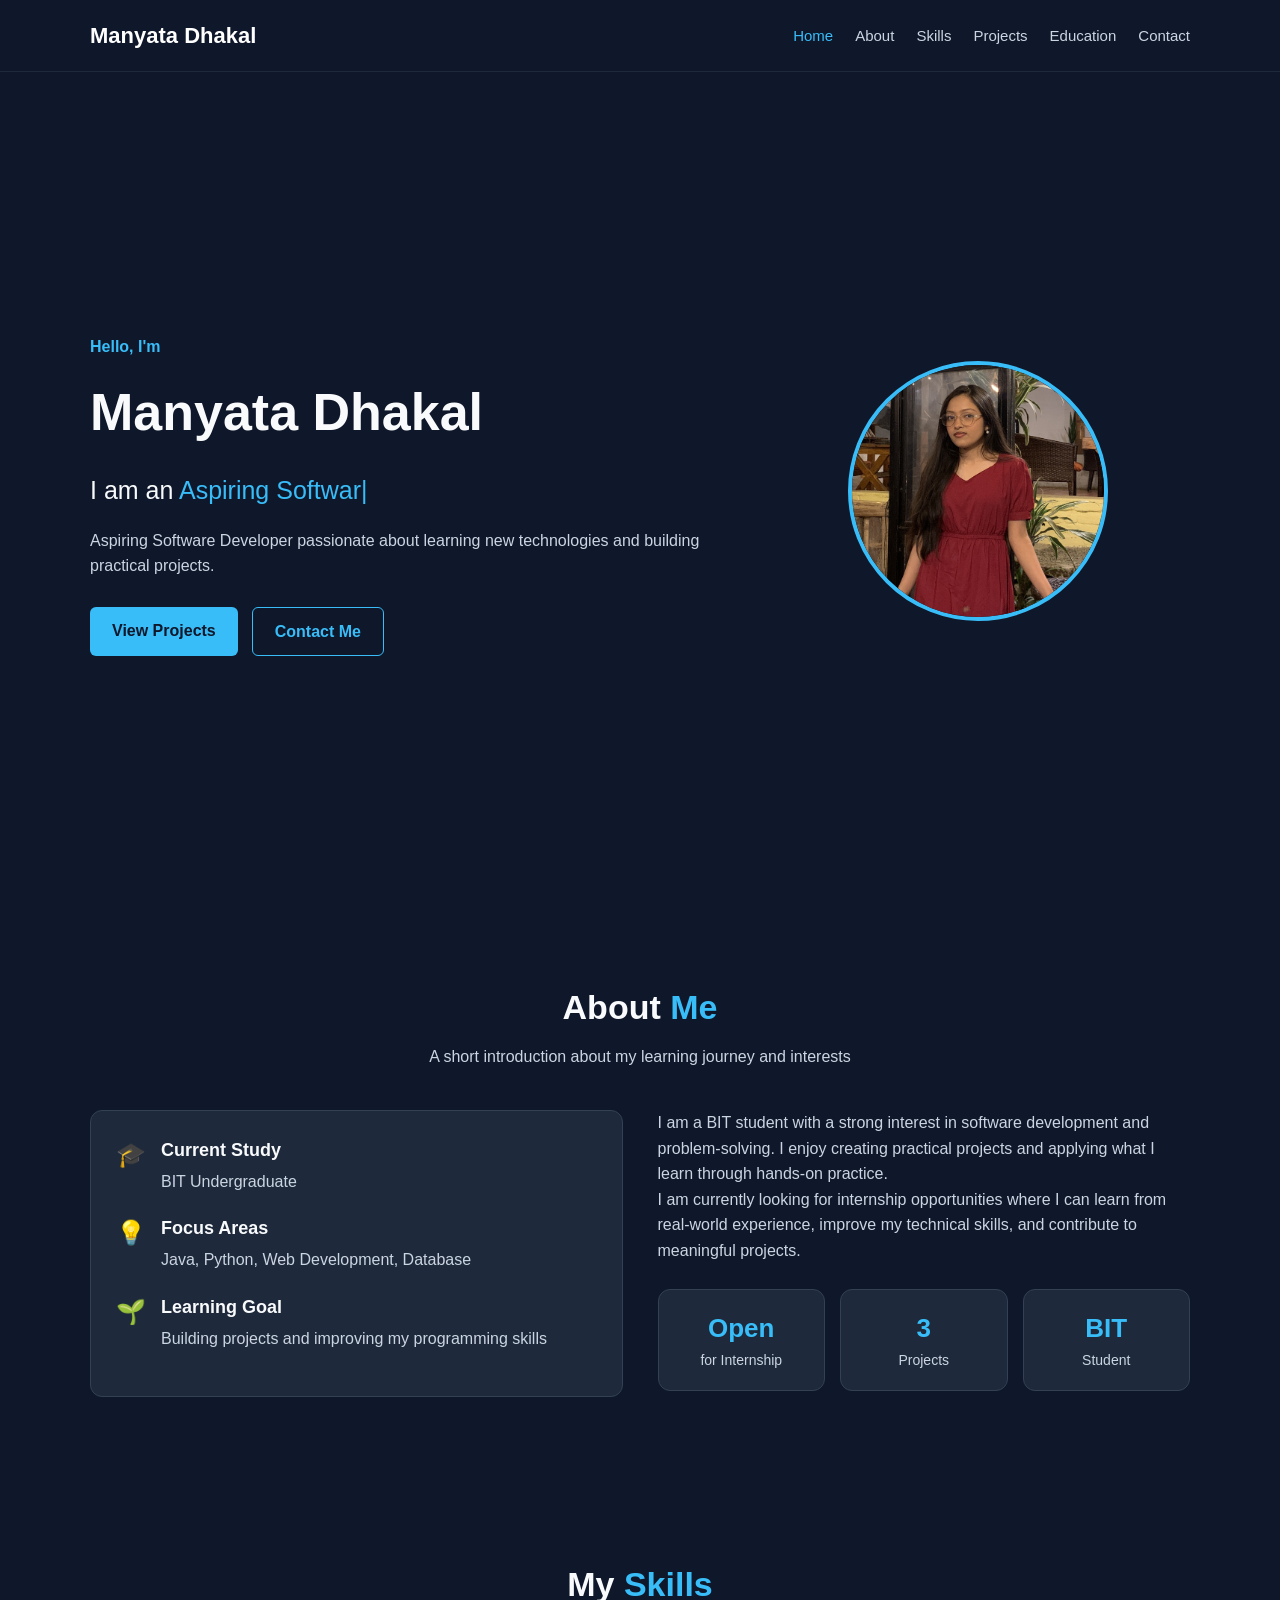
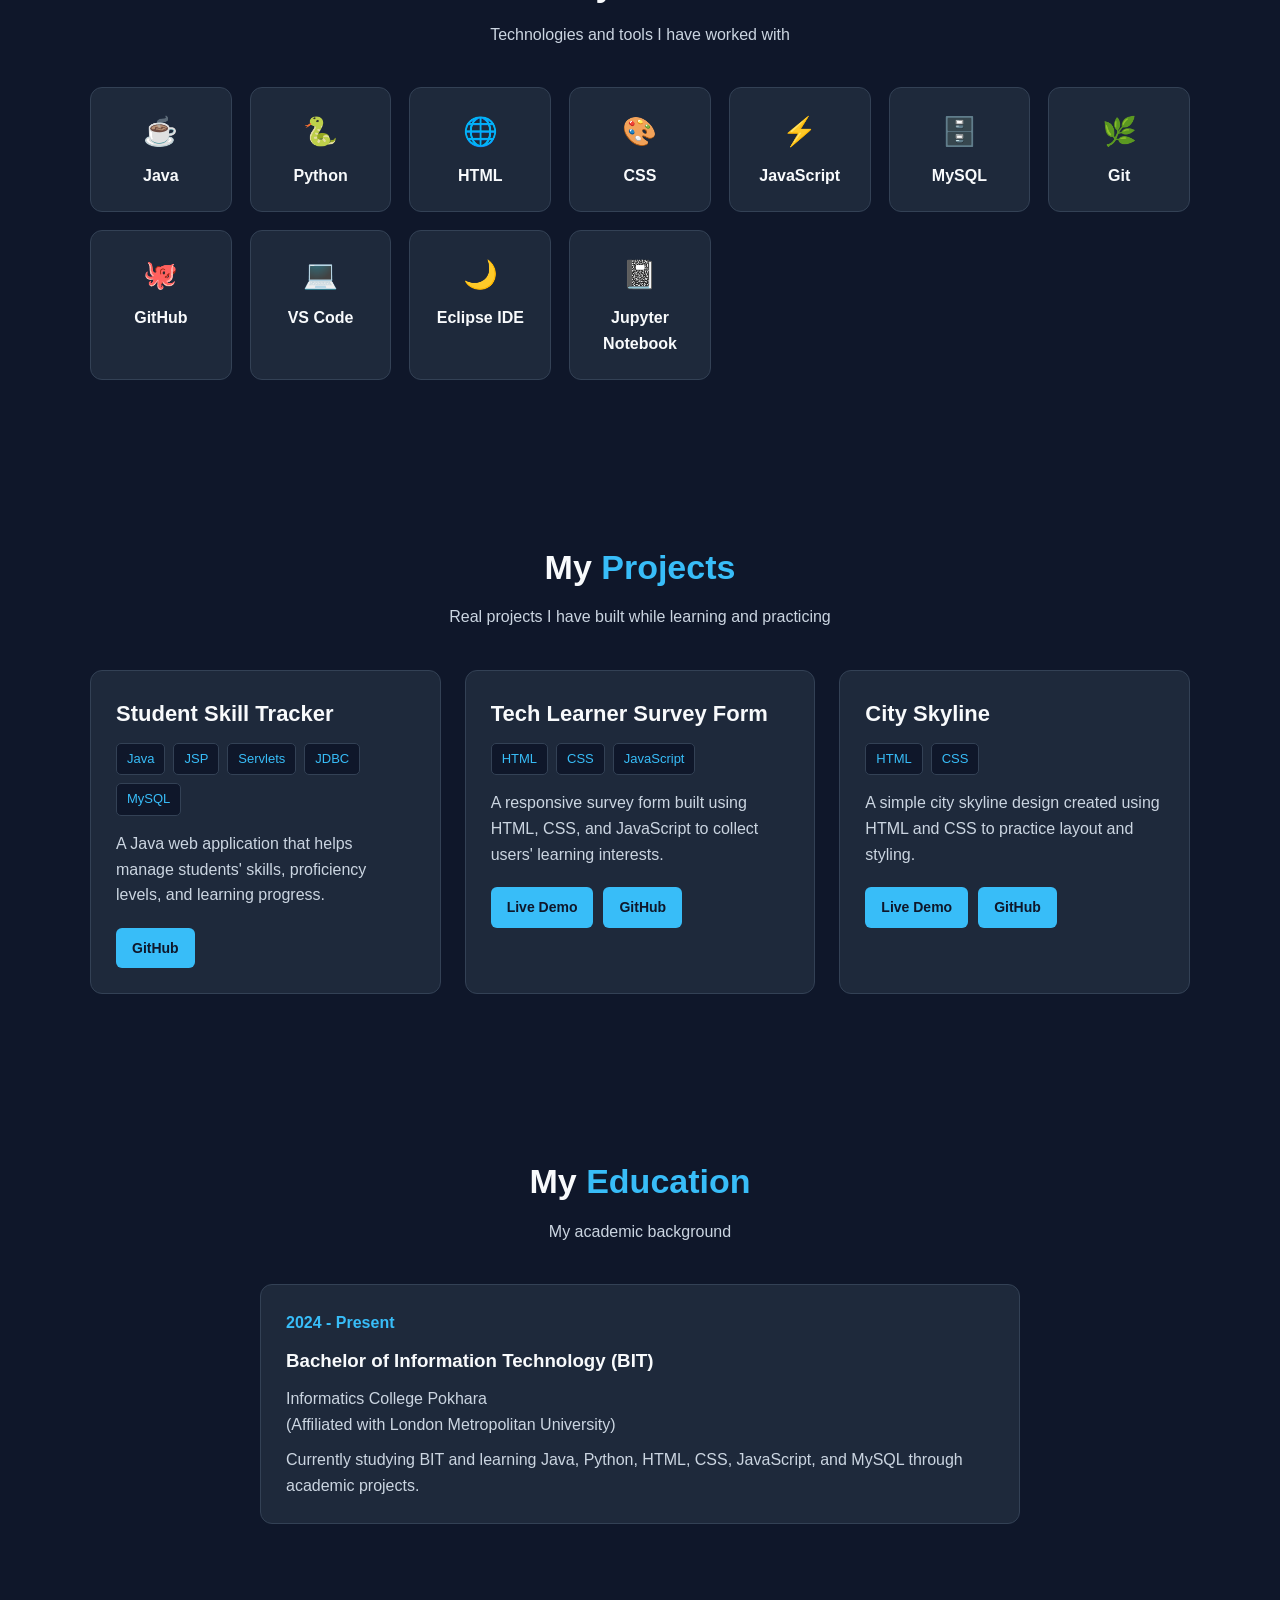
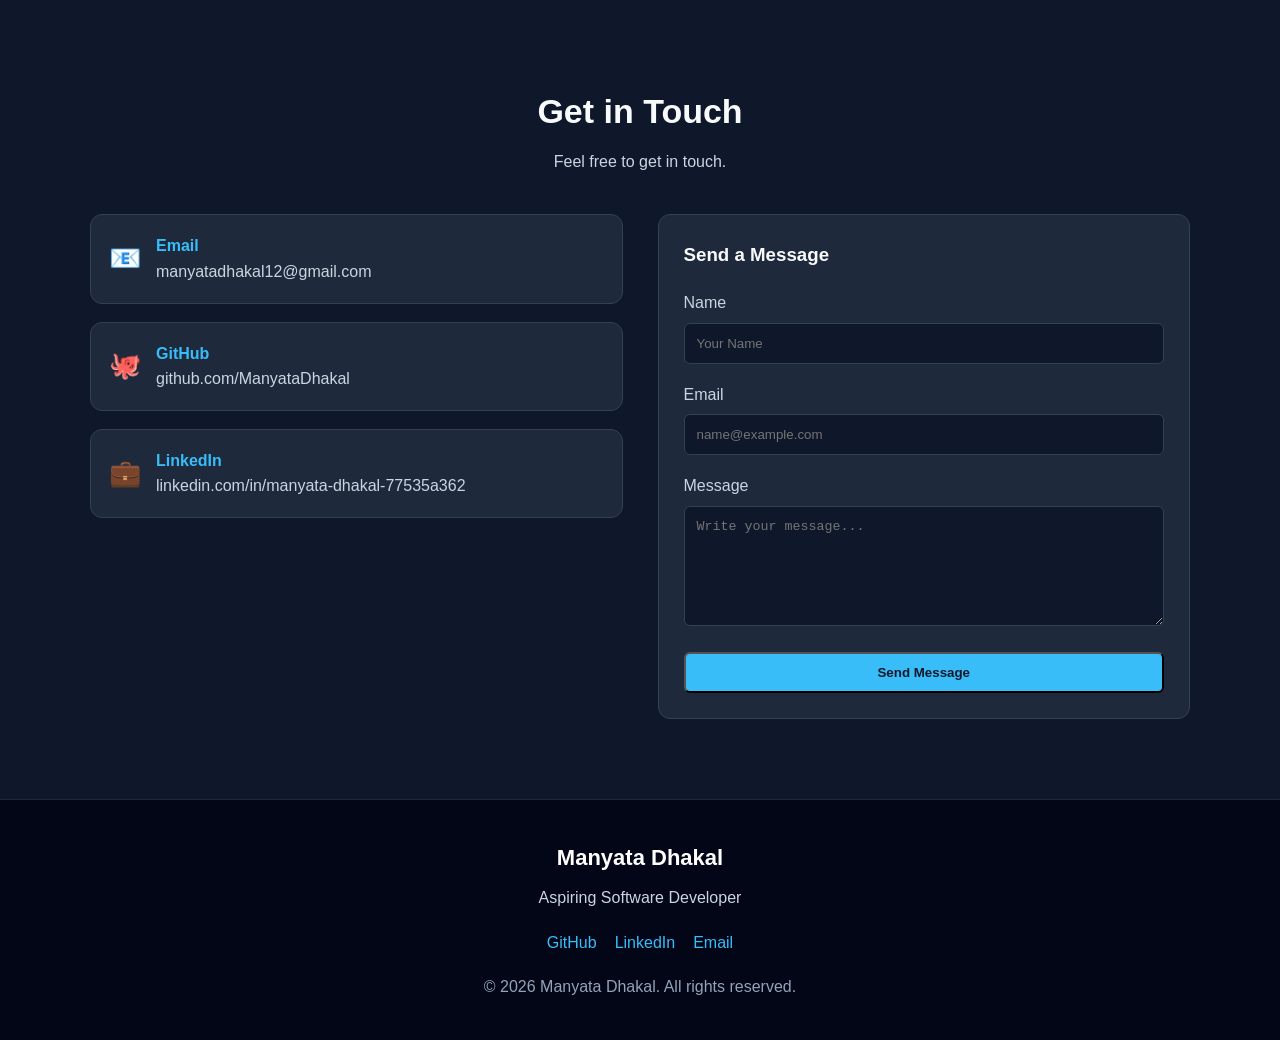
==== commit e5bca736: "Fix contact sction layout" ====
--- a/index.html
+++ b/index.html
@@ -215,7 +215,7 @@
     <div class="project-links">
       <a href="https://skyline-serenity.manyatadhakal12.workers.dev" target="_blank" class="project-btn">Live Demo</a>
       <a href="https://github.com/ManyataDhakal/skyline-serenity" target="_blank" class="project-btn">GitHub</a>
-                    </div>
+                  </div>
                   </div>
              </div>
             </div>
@@ -252,30 +252,29 @@
         <div class="contact-grid">
           <div class="contact-info">
             <a href="mailto:manyatadhakal12@gmail.com" class="contact-card">
-              <div class="contact-icon-wrapper">📧</div>
-              <div class="contact-details">
+             <div class="contact-icon-wrapper">📧</div>
+             <div class="contact-details">
                 <h4>Email</h4>
-                <a href="mailto:manyatadhakal12@gmail.com">manyatadhakal12@gmail.com</a>
-              </div>
-            </a>
-
-            <a href="https://github.com/ManyataDhakal" target="_blank" class="contact-card">
-              <div class="contact-icon-wrapper">🐙</div>
-              <div class="contact-details">
-                <h4>GitHub</h4>
-                <a href="https://github.com/ManyataDhakal" target="_blank">github.com/ManyataDhakal</a>
-              </div>
-            </a>
-
-            <a href="https://www.linkedin.com/in/manyata-dhakal-77535a362/" target="_blank" class="contact-card">
-              <div class="contact-icon-wrapper">💼</div>
-              <div class="contact-details">
-                <h4>LinkedIn</h4>
-                <a href="https://www.linkedin.com/in/manyata-dhakal-77535a362/" target="_blank">linkedin.com/in/manyata-dhakal-77535a362/</a>
-              </div>
-            </a>
-          </div>
-
+                 <p>manyatadhakal12@gmail.com</p>
+             </div>
+             </a>
+
+             <a href="https://github.com/ManyataDhakal" target="_blank" class="contact-card">
+                <div class="contact-icon-wrapper">🐙</div>
+                <div class="contact-details">
+                   <h4>GitHub</h4>
+                    <p>github.com/ManyataDhakal</p>
+                  </div>
+                 </a>
+
+               <a href="https://www.linkedin.com/in/manyata-dhakal-77535a362/" target="_blank" class="contact-card">
+                  <div class="contact-icon-wrapper">💼</div>
+                  <div class="contact-details">
+                  <h4>LinkedIn</h4>
+                   <p>linkedin.com/in/manyata-dhakal-77535a362</p>
+                </div>
+               </a>
+              </div>
           <div class="contact-form-card">
             <h3 class="contact-form-title">Send a Message</h3>
 
@@ -319,7 +318,7 @@
       <p class="footer-copy">&copy; <span id="currentYear"></span> Manyata Dhakal. All rights reserved.</p>
     </div>
   </footer>
-<script src="script.js"></script>
+  <script src="script.js"></script>
   <script>
     document.getElementById("currentYear").textContent = new Date().getFullYear();
   </script>
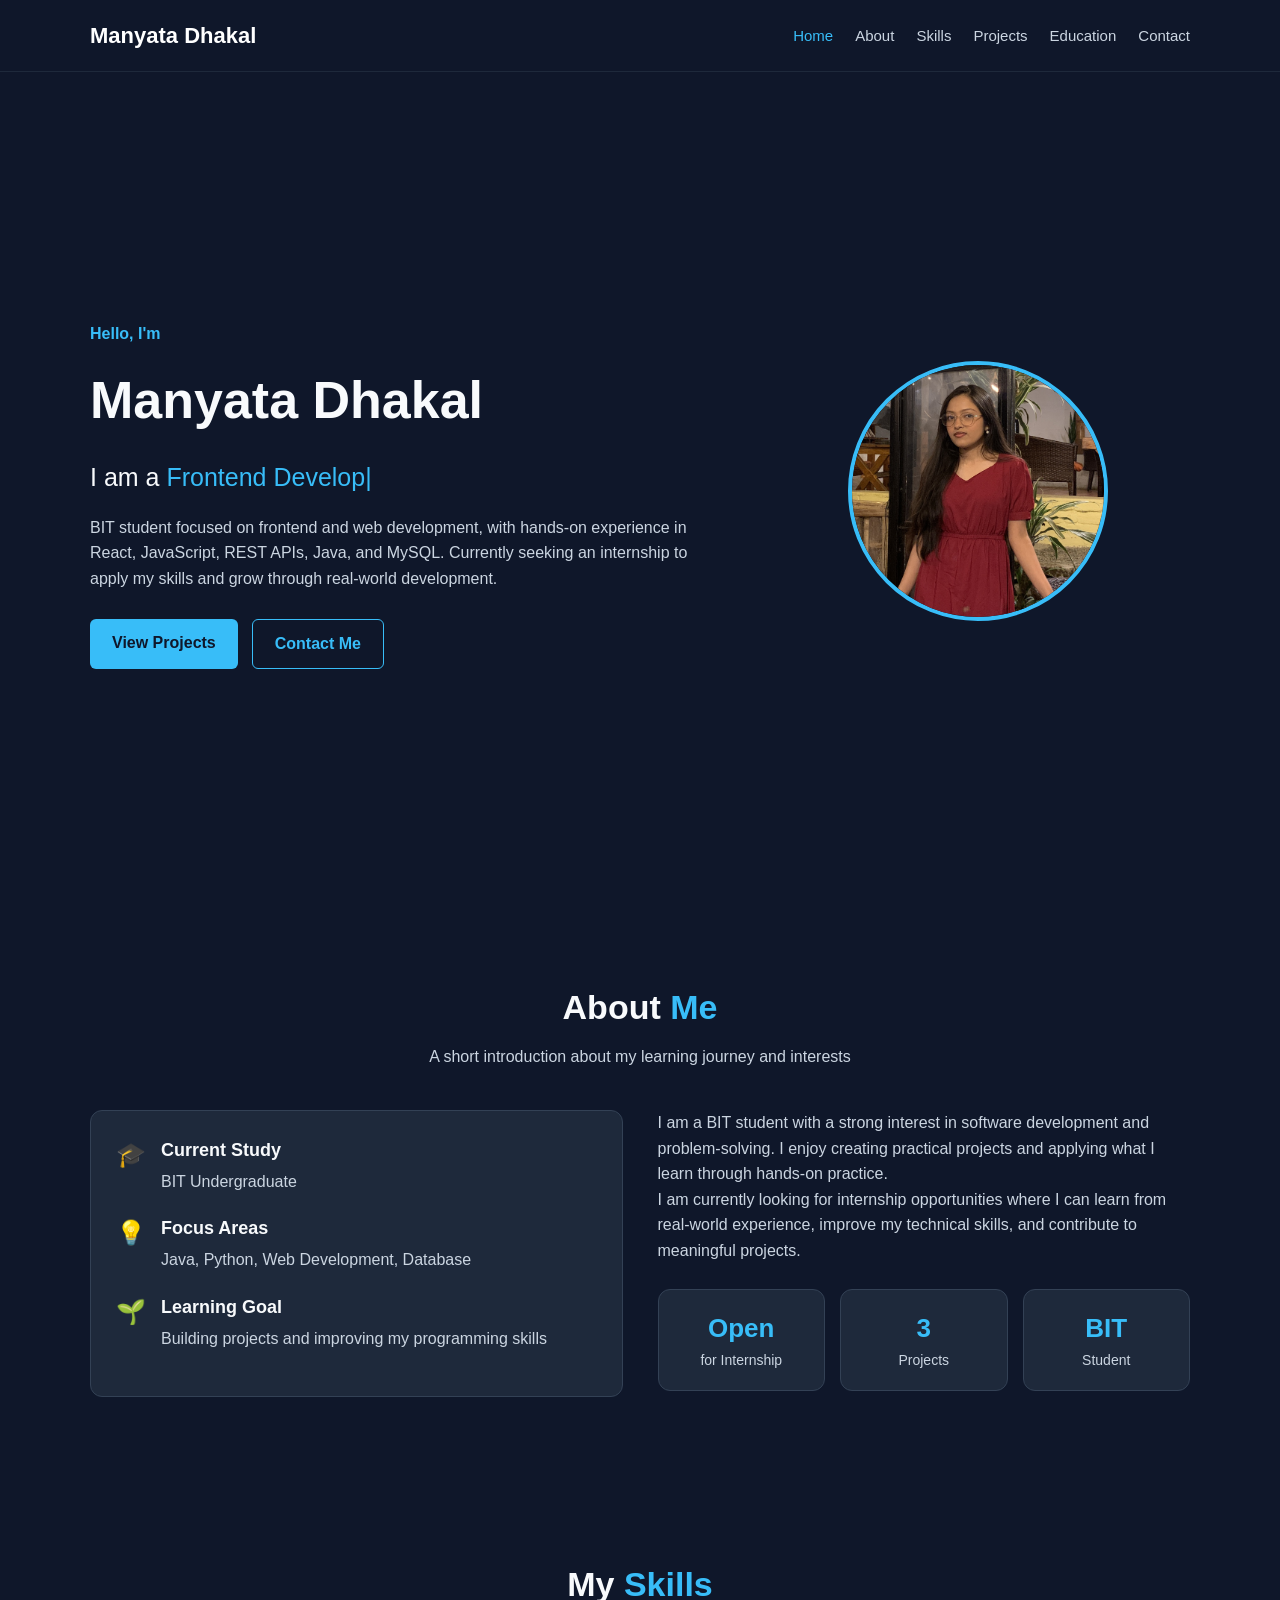
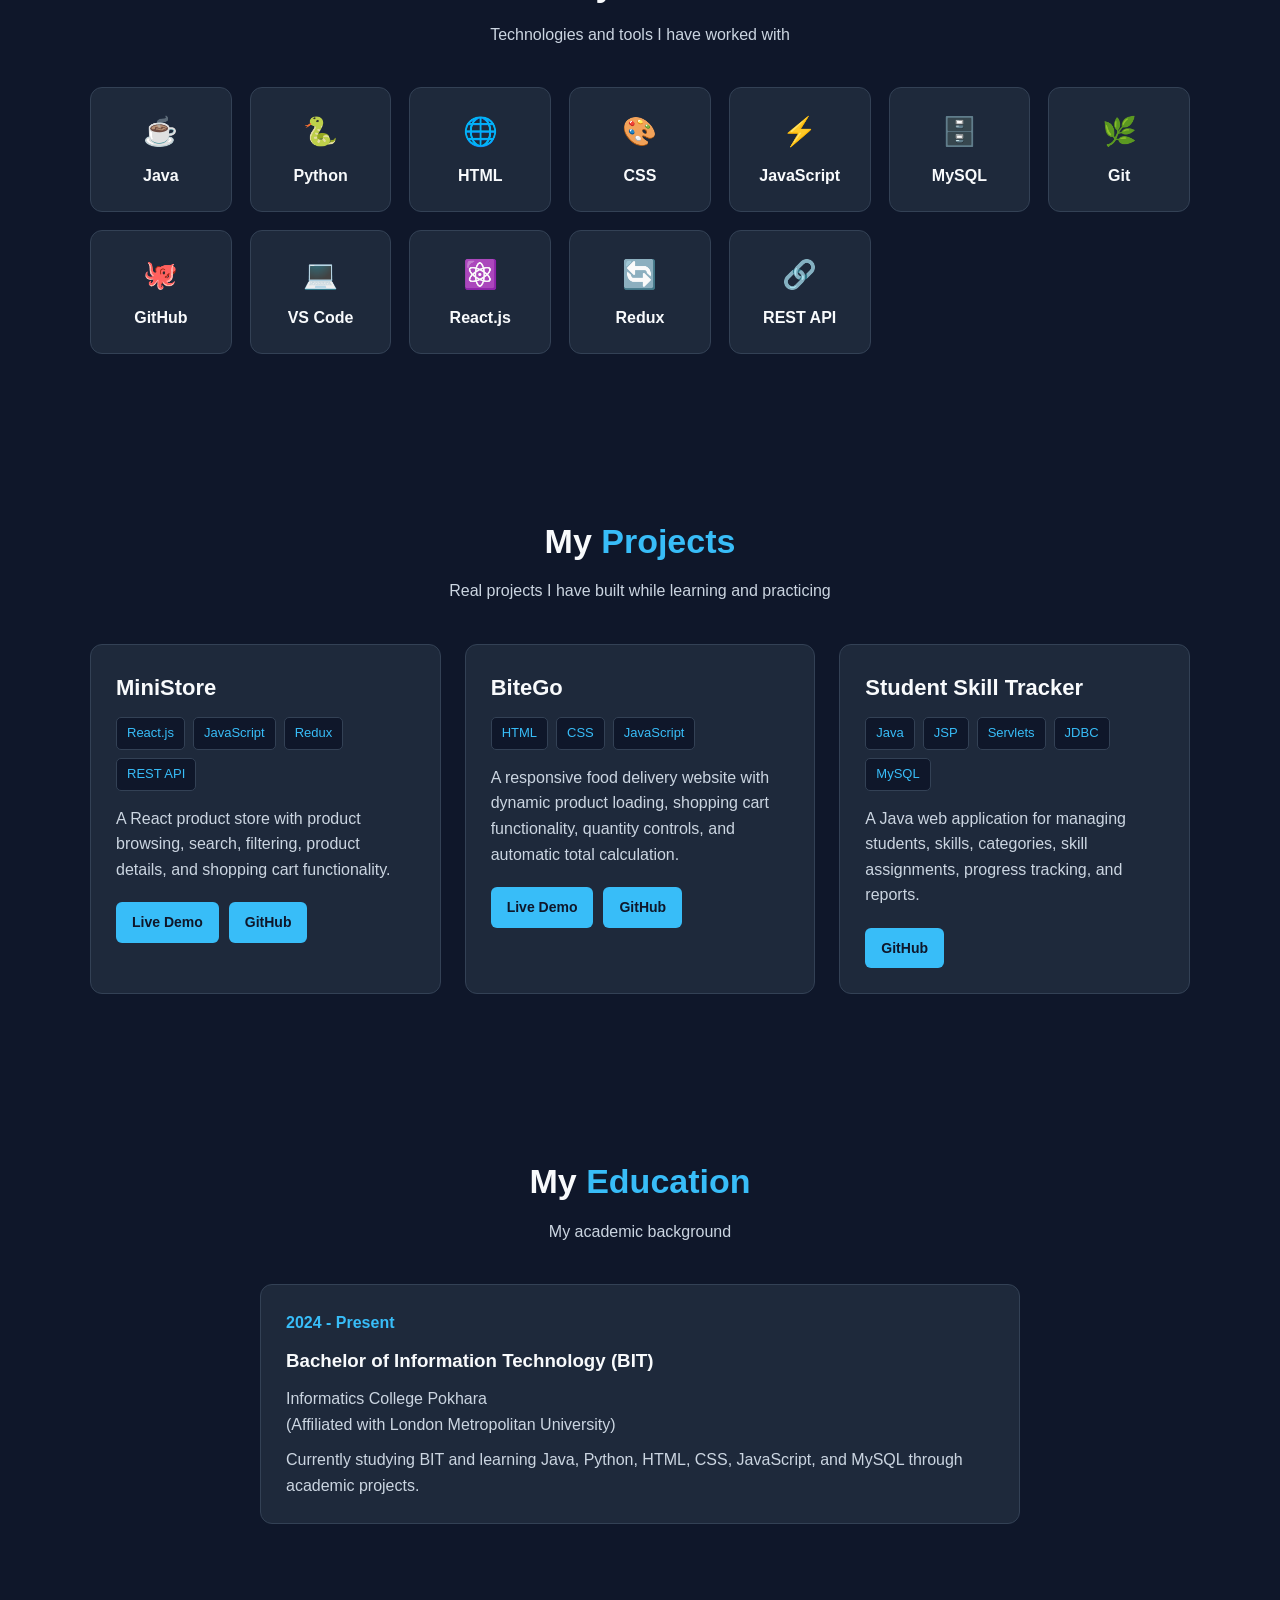
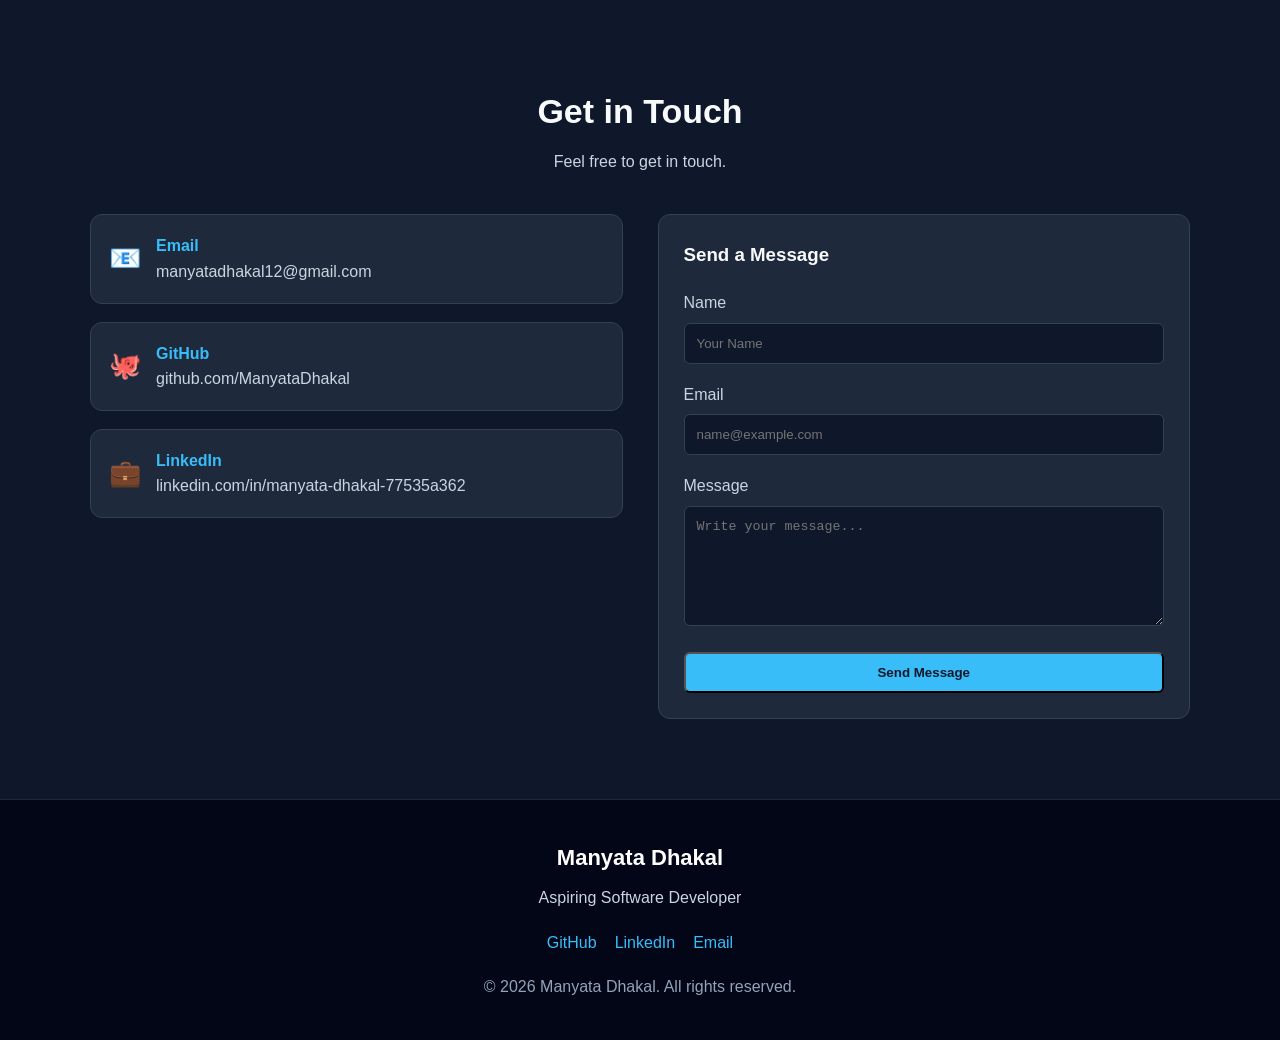
==== commit 81d9ff4b: "Update portfolio skills and hero section" ====
--- a/index.html
+++ b/index.html
@@ -1,326 +1,466 @@
-<!DOCTYPE html>
+<!doctype html>
 <html lang="en">
-<head>
-  <meta charset="UTF-8">
-  <meta name="viewport" content="width=device-width, initial-scale=1.0">
-  <title>Manyata Dhakal | Aspiring Software Developer</title>
-  <meta name="description" content="Portfolio of Manyata Dhakal, an aspiring software developer interested in Java, Python, web development, and databases.">
-  <link rel="stylesheet" href="style.css">
-</head>
-
-<body>
-  <header class="header-nav">
-    <div class="container nav-container">
-      <a href="#hero" class="logo">Manyata Dhakal</a>
-
-      <button class="nav-toggle" id="navToggle" aria-label="Toggle navigation">
-        <span></span><span></span><span></span>
-      </button>
-
-      <nav>
-        <ul class="nav-links" id="navLinks">
-          <li><a href="#hero" class="active">Home</a></li>
-          <li><a href="#about">About</a></li>
-          <li><a href="#skills">Skills</a></li>
-          <li><a href="#projects">Projects</a></li>
-          <li><a href="#education">Education</a></li>
-          <li><a href="#contact">Contact</a></li>
-        </ul>
-      </nav>
-    </div>
-  </header>
-
-  <main>
-    <section class="hero-section" id="hero">
-      <div class="container hero-grid">
-        <div class="hero-content">
-          <div class="hero-tagline">Hello, I'm</div>
-          <h1 class="hero-name">Manyata Dhakal</h1>
-
-          <div class="hero-title">
-            I am an <span id="typingText" class="text-gradient"></span><span class="typing-cursor">|</span>
-          </div>
-
-          <p class="hero-desc">
-            Aspiring Software Developer passionate about learning new technologies and building practical projects.
-          </p>
-
-          <div class="hero-buttons">
-            <a href="#projects" class="btn btn-primary">View Projects</a>
-            <a href="#contact" class="btn btn-outline">Contact Me</a>
-          </div>
-        </div>
-
-        <div class="hero-graphic">
-          <div class="hero-image">
-            <img src="images/profile.jpeg" alt="Manyata Dhakal">
-          </div>
-        </div>
+  <head>
+    <meta charset="UTF-8" />
+    <meta name="viewport" content="width=device-width, initial-scale=1.0" />
+    <title>Manyata Dhakal | Aspiring Software Developer</title>
+    <meta
+      name="description"
+      content="Portfolio of Manyata Dhakal, an aspiring software developer interested in Java, Python, web development, and databases."
+    />
+    <link rel="stylesheet" href="style.css" />
+  </head>
+
+  <body>
+    <header class="header-nav">
+      <div class="container nav-container">
+        <a href="#hero" class="logo">Manyata Dhakal</a>
+
+        <button
+          class="nav-toggle"
+          id="navToggle"
+          aria-label="Toggle navigation"
+        >
+          <span></span><span></span><span></span>
+        </button>
+
+        <nav>
+          <ul class="nav-links" id="navLinks">
+            <li><a href="#hero" class="active">Home</a></li>
+            <li><a href="#about">About</a></li>
+            <li><a href="#skills">Skills</a></li>
+            <li><a href="#projects">Projects</a></li>
+            <li><a href="#education">Education</a></li>
+            <li><a href="#contact">Contact</a></li>
+          </ul>
+        </nav>
       </div>
-    </section>
-
-    <section class="section" id="about">
-      <div class="container">
-        <div class="section-header">
-          <h2 class="section-title">About <span class="text-gradient">Me</span></h2>
-          <p class="section-subtitle">A short introduction about my learning journey and interests</p>
-        </div>
-
-        <div class="about-grid">
-          <div class="about-card">
-            <div class="about-fact-item">
-              <div class="about-fact-icon">🎓</div>
-              <div>
-                <h3 class="about-fact-title">Current Study</h3>
-                <p class="about-fact-desc">BIT Undergraduate</p>
-              </div>
-            </div>
-
-            <div class="about-fact-item">
-              <div class="about-fact-icon">💡</div>
-              <div>
-                <h3 class="about-fact-title">Focus Areas</h3>
-                <p class="about-fact-desc">Java, Python, Web Development, Database</p>
-              </div>
-            </div>
-
-            <div class="about-fact-item">
-              <div class="about-fact-icon">🌱</div>
-              <div>
-                <h3 class="about-fact-title">Learning Goal</h3>
-                <p class="about-fact-desc">Building projects and improving my programming skills</p>
-              </div>
-            </div>
-          </div>
-
-          <div class="about-info">
-            <p class="about-text">
-              I am a BIT student with a strong interest in software development and problem-solving.
-              I enjoy creating practical projects and applying what I learn through hands-on practice.
+    </header>
+
+    <main>
+      <section class="hero-section" id="hero">
+        <div class="container hero-grid">
+          <div class="hero-content">
+            <div class="hero-tagline">Hello, I'm</div>
+            <h1 class="hero-name">Manyata Dhakal</h1>
+
+            <div class="hero-title">
+              I am a <span id="typingText" class="text-gradient"></span
+              ><span class="typing-cursor">|</span>
+            </div>
+
+            <p class="hero-desc">
+              BIT student focused on frontend and web development, with hands-on
+              experience in React, JavaScript, REST APIs, Java, and MySQL.
+              Currently seeking an internship to apply my skills and grow
+              through real-world development.
             </p>
 
-            <p class="about-text">
-              I am currently looking for internship opportunities where I can learn from real-world experience,
-              improve my technical skills, and contribute to meaningful projects.
+            <div class="hero-buttons">
+              <a href="#projects" class="btn btn-primary">View Projects</a>
+              <a href="#contact" class="btn btn-outline">Contact Me</a>
+            </div>
+          </div>
+
+          <div class="hero-graphic">
+            <div class="hero-image">
+              <img src="images/profile.jpeg" alt="Manyata Dhakal" />
+            </div>
+          </div>
+        </div>
+      </section>
+
+      <section class="section" id="about">
+        <div class="container">
+          <div class="section-header">
+            <h2 class="section-title">
+              About <span class="text-gradient">Me</span>
+            </h2>
+            <p class="section-subtitle">
+              A short introduction about my learning journey and interests
             </p>
-
-            <div class="about-stats">
-              <div class="stat-item">
-                <div class="stat-num">Open</div>
-                <div class="stat-label">for Internship</div>
-              </div>
-              <div class="stat-item">
-                <div class="stat-num">3</div>
-                <div class="stat-label">Projects</div>
-              </div>
-              <div class="stat-item">
-                <div class="stat-num">BIT</div>
-                <div class="stat-label">Student</div>
-              </div>
-            </div>
-          </div>
-        </div>
-      </div>
-    </section>
-
-    <section class="section" id="skills">
-      <div class="container">
-        <div class="section-header">
-          <h2 class="section-title">My <span class="text-gradient">Skills</span></h2>
-          <p class="section-subtitle">Technologies and tools I have worked with</p>
-        </div>
-
-        <div class="skills-grid">
-          <div class="skill-card"><div class="skill-icon-wrapper">☕</div><h3>Java</h3></div>
-          <div class="skill-card"><div class="skill-icon-wrapper">🐍</div><h3>Python</h3></div>
-          <div class="skill-card"><div class="skill-icon-wrapper">🌐</div><h3>HTML</h3></div>
-          <div class="skill-card"><div class="skill-icon-wrapper">🎨</div><h3>CSS</h3></div>
-          <div class="skill-card"><div class="skill-icon-wrapper">⚡</div><h3>JavaScript</h3></div>
-          <div class="skill-card"><div class="skill-icon-wrapper">🗄️</div><h3>MySQL</h3></div>
-          <div class="skill-card"><div class="skill-icon-wrapper">🌿</div><h3>Git</h3></div>
-          <div class="skill-card"><div class="skill-icon-wrapper">🐙</div><h3>GitHub</h3></div>
-          <div class="skill-card"><div class="skill-icon-wrapper">💻</div><h3>VS Code</h3></div>
-          <div class="skill-card"><div class="skill-icon-wrapper">🌙</div><h3>Eclipse IDE</h3></div>
-          <div class="skill-card"><div class="skill-icon-wrapper">📓</div><h3>Jupyter Notebook</h3></div>
-</div>
-</div>
-        </div>
-      </div>
-    </section>
-
-    <section class="section" id="projects">
-      <div class="container">
-        <div class="section-header">
-          <h2 class="section-title">My <span class="text-gradient">Projects</span></h2>
-          <p class="section-subtitle">Real projects I have built while learning and practicing</p>
-        </div>
-
-        <div class="projects-grid">
-          <div class="project-card">
-            <div class="project-body">
-              <h3 class="project-title">Student Skill Tracker</h3>
-
-              <div class="project-tech">
-                <span class="tech-tag">Java</span>
-                <span class="tech-tag">JSP</span>
-                <span class="tech-tag">Servlets</span>
-                <span class="tech-tag">JDBC</span>
-                <span class="tech-tag">MySQL</span>
-              </div>
-
-              <p class="project-desc">
-                A Java web application that helps manage students' skills, proficiency levels, and learning progress.
+          </div>
+
+          <div class="about-grid">
+            <div class="about-card">
+              <div class="about-fact-item">
+                <div class="about-fact-icon">🎓</div>
+                <div>
+                  <h3 class="about-fact-title">Current Study</h3>
+                  <p class="about-fact-desc">BIT Undergraduate</p>
+                </div>
+              </div>
+
+              <div class="about-fact-item">
+                <div class="about-fact-icon">💡</div>
+                <div>
+                  <h3 class="about-fact-title">Focus Areas</h3>
+                  <p class="about-fact-desc">
+                    Java, Python, Web Development, Database
+                  </p>
+                </div>
+              </div>
+
+              <div class="about-fact-item">
+                <div class="about-fact-icon">🌱</div>
+                <div>
+                  <h3 class="about-fact-title">Learning Goal</h3>
+                  <p class="about-fact-desc">
+                    Building projects and improving my programming skills
+                  </p>
+                </div>
+              </div>
+            </div>
+
+            <div class="about-info">
+              <p class="about-text">
+                I am a BIT student with a strong interest in software
+                development and problem-solving. I enjoy creating practical
+                projects and applying what I learn through hands-on practice.
               </p>
 
-              <div class="project-links">
-                <a href="https://github.com/ManyataDhakal/student-skill-tracker" target="_blank" class="project-btn">GitHub</a>
-              </div>
-            </div>
-          </div>
-
-          <div class="project-card">
-            <div class="project-body">
-              <h3 class="project-title">Tech Learner Survey Form</h3>
-
-              <div class="project-tech">
-                <span class="tech-tag">HTML</span>
-                <span class="tech-tag">CSS</span>
-                <span class="tech-tag">JavaScript</span>
-              </div>
-
-              <p class="project-desc">
-                A responsive survey form built using HTML, CSS, and JavaScript to collect users' learning interests.
+              <p class="about-text">
+                I am currently looking for internship opportunities where I can
+                learn from real-world experience, improve my technical skills,
+                and contribute to meaningful projects.
               </p>
 
-              <div class="project-links">
-                <a href="https://tech-learner-survey-form.manyatadhakal12.workers.dev/" target="_blank" class="project-btn">Live Demo</a>
-                <a href="https://github.com/ManyataDhakal/tech-learner-survey-form" target="_blank" class="project-btn">GitHub</a>
-              </div>
-            </div>
-          </div>
-
-          <div class="project-card">
-  <div class="project-body">
-    <h3 class="project-title">City Skyline</h3>
-
-    <div class="project-tech">
-      <span class="tech-tag">HTML</span>
-      <span class="tech-tag">CSS</span>
-    </div>
-
-    <p class="project-desc">
-      A simple city skyline design created using HTML and CSS to practice layout and styling.
-    </p>
-
-    <div class="project-links">
-      <a href="https://skyline-serenity.manyatadhakal12.workers.dev" target="_blank" class="project-btn">Live Demo</a>
-      <a href="https://github.com/ManyataDhakal/skyline-serenity" target="_blank" class="project-btn">GitHub</a>
-                  </div>
-                  </div>
-             </div>
-            </div>
-          </div>
-        </div>
-      </div>
-    </section>
-
-    <section class="section" id="education">
-      <div class="container">
-        <div class="section-header">
-          <h2 class="section-title">My <span class="text-gradient">Education</span></h2>
-          <p class="section-subtitle">My academic background</p>
-        </div>
-
-        <div class="timeline-card">
-          <span class="timeline-period">2024 - Present</span>
-          <h3 class="timeline-title">Bachelor of Information Technology (BIT)</h3>
-          <div class="timeline-org">Informatics College Pokhara <br>(Affiliated with London Metropolitan University)</div>
-          <p class="timeline-desc">
-            Currently studying BIT and learning Java, Python, HTML, CSS, JavaScript, and MySQL through academic projects.
-          </p>
-        </div>
-      </div>
-    </section>
-
-    <section class="section" id="contact">
-      <div class="container">
-        <div class="section-header">
-          <h2 class="section-title">Get in Touch</h2>
-          <p class="section-subtitle">Feel free to get in touch.</p>
-        </div>
-
-        <div class="contact-grid">
-          <div class="contact-info">
-            <a href="mailto:manyatadhakal12@gmail.com" class="contact-card">
-             <div class="contact-icon-wrapper">📧</div>
-             <div class="contact-details">
-                <h4>Email</h4>
-                 <p>manyatadhakal12@gmail.com</p>
-             </div>
-             </a>
-
-             <a href="https://github.com/ManyataDhakal" target="_blank" class="contact-card">
+              <div class="about-stats">
+                <div class="stat-item">
+                  <div class="stat-num">Open</div>
+                  <div class="stat-label">for Internship</div>
+                </div>
+                <div class="stat-item">
+                  <div class="stat-num">3</div>
+                  <div class="stat-label">Projects</div>
+                </div>
+                <div class="stat-item">
+                  <div class="stat-num">BIT</div>
+                  <div class="stat-label">Student</div>
+                </div>
+              </div>
+            </div>
+          </div>
+        </div>
+      </section>
+
+      <section class="section" id="skills">
+        <div class="container">
+          <div class="section-header">
+            <h2 class="section-title">
+              My <span class="text-gradient">Skills</span>
+            </h2>
+            <p class="section-subtitle">
+              Technologies and tools I have worked with
+            </p>
+          </div>
+
+          <div class="skills-grid">
+            <div class="skill-card">
+              <div class="skill-icon-wrapper">☕</div>
+              <h3>Java</h3>
+            </div>
+            <div class="skill-card">
+              <div class="skill-icon-wrapper">🐍</div>
+              <h3>Python</h3>
+            </div>
+            <div class="skill-card">
+              <div class="skill-icon-wrapper">🌐</div>
+              <h3>HTML</h3>
+            </div>
+            <div class="skill-card">
+              <div class="skill-icon-wrapper">🎨</div>
+              <h3>CSS</h3>
+            </div>
+            <div class="skill-card">
+              <div class="skill-icon-wrapper">⚡</div>
+              <h3>JavaScript</h3>
+            </div>
+            <div class="skill-card">
+              <div class="skill-icon-wrapper">🗄️</div>
+              <h3>MySQL</h3>
+            </div>
+            <div class="skill-card">
+              <div class="skill-icon-wrapper">🌿</div>
+              <h3>Git</h3>
+            </div>
+            <div class="skill-card">
+              <div class="skill-icon-wrapper">🐙</div>
+              <h3>GitHub</h3>
+            </div>
+            <div class="skill-card">
+              <div class="skill-icon-wrapper">💻</div>
+              <h3>VS Code</h3>
+            </div>
+            <div class="skill-card">
+              <div class="skill-icon-wrapper">⚛️</div>
+              <h3>React.js</h3>
+            </div>
+            <div class="skill-card">
+              <div class="skill-icon-wrapper">🔄</div>
+              <h3>Redux</h3>
+            </div>
+            <div class="skill-card">
+              <div class="skill-icon-wrapper">🔗</div>
+              <h3>REST API</h3>
+            </div>
+          </div>
+        </div>
+      </section>
+
+      <section class="section" id="projects">
+        <div class="container">
+          <div class="section-header">
+            <h2 class="section-title">
+              My <span class="text-gradient">Projects</span>
+            </h2>
+            <p class="section-subtitle">
+              Real projects I have built while learning and practicing
+            </p>
+          </div>
+
+          <div class="projects-grid">
+            <!-- MiniStore-->
+            <div class="project-card">
+              <div class="project-body">
+                <h3 class="project-title">MiniStore</h3>
+
+                <div class="project-tech">
+                  <span class="tech-tag">React.js</span>
+                  <span class="tech-tag">JavaScript</span>
+                  <span class="tech-tag">Redux</span>
+                  <span class="tech-tag">REST API</span>
+                </div>
+
+                <p class="project-desc">
+                  A React product store with product browsing, search,
+                  filtering, product details, and shopping cart functionality.
+                </p>
+
+                <div class="project-links">
+                  <a
+                    href="https://mini-product-store-one.vercel.app/"
+                    target="_blank"
+                    class="project-btn"
+                    >Live Demo</a
+                  >
+                  <a
+                    href="https://github.com/ManyataDhakal/mini-product-store.git"
+                    target="_blank"
+                    class="project-btn"
+                    >GitHub</a
+                  >
+                </div>
+              </div>
+            </div>
+
+            <!-- BiteGo-->
+            <div class="project-card">
+              <div class="project-body">
+                <h3 class="project-title">BiteGo</h3>
+
+                <div class="project-tech">
+                  <span class="tech-tag">HTML</span>
+                  <span class="tech-tag">CSS</span>
+                  <span class="tech-tag">JavaScript</span>
+                </div>
+
+                <p class="project-desc">
+                  A responsive food delivery website with dynamic product
+                  loading, shopping cart functionality, quantity controls, and
+                  automatic total calculation.
+                </p>
+
+                <div class="project-links">
+                  <a
+                    href="https://foodie-delivery-one.vercel.app/"
+                    target="_blank"
+                    class="project-btn"
+                    >Live Demo</a
+                  >
+                  <a
+                    href="https://github.com/ManyataDhakal/foodie-delivery.git"
+                    target="_blank"
+                    class="project-btn"
+                    >GitHub</a
+                  >
+                </div>
+              </div>
+            </div>
+
+            <div class="project-card">
+              <div class="project-body">
+                <h3 class="project-title">Student Skill Tracker</h3>
+
+                <div class="project-tech">
+                  <span class="tech-tag">Java</span>
+                  <span class="tech-tag">JSP</span>
+                  <span class="tech-tag">Servlets</span>
+                  <span class="tech-tag">JDBC</span>
+                  <span class="tech-tag">MySQL</span>
+                </div>
+
+                <p class="project-desc">
+                  A Java web application for managing students, skills,
+                  categories, skill assignments, progress tracking, and reports.
+                </p>
+
+                <div class="project-links">
+                  <a
+                    href="https://github.com/ManyataDhakal/student-skill-tracker.git"
+                    target="_blank"
+                    class="project-btn"
+                    >GitHub</a
+                  >
+                </div>
+              </div>
+            </div>
+          </div>
+        </div>
+      </section>
+
+      <section class="section" id="education">
+        <div class="container">
+          <div class="section-header">
+            <h2 class="section-title">
+              My <span class="text-gradient">Education</span>
+            </h2>
+            <p class="section-subtitle">My academic background</p>
+          </div>
+
+          <div class="timeline-card">
+            <span class="timeline-period">2024 - Present</span>
+            <h3 class="timeline-title">
+              Bachelor of Information Technology (BIT)
+            </h3>
+            <div class="timeline-org">
+              Informatics College Pokhara <br />(Affiliated with London
+              Metropolitan University)
+            </div>
+            <p class="timeline-desc">
+              Currently studying BIT and learning Java, Python, HTML, CSS,
+              JavaScript, and MySQL through academic projects.
+            </p>
+          </div>
+        </div>
+      </section>
+
+      <section class="section" id="contact">
+        <div class="container">
+          <div class="section-header">
+            <h2 class="section-title">Get in Touch</h2>
+            <p class="section-subtitle">Feel free to get in touch.</p>
+          </div>
+
+          <div class="contact-grid">
+            <div class="contact-info">
+              <a href="mailto:manyatadhakal12@gmail.com" class="contact-card">
+                <div class="contact-icon-wrapper">📧</div>
+                <div class="contact-details">
+                  <h4>Email</h4>
+                  <p>manyatadhakal12@gmail.com</p>
+                </div>
+              </a>
+
+              <a
+                href="https://github.com/ManyataDhakal"
+                target="_blank"
+                class="contact-card"
+              >
                 <div class="contact-icon-wrapper">🐙</div>
                 <div class="contact-details">
-                   <h4>GitHub</h4>
-                    <p>github.com/ManyataDhakal</p>
-                  </div>
-                 </a>
-
-               <a href="https://www.linkedin.com/in/manyata-dhakal-77535a362/" target="_blank" class="contact-card">
-                  <div class="contact-icon-wrapper">💼</div>
-                  <div class="contact-details">
+                  <h4>GitHub</h4>
+                  <p>github.com/ManyataDhakal</p>
+                </div>
+              </a>
+
+              <a
+                href="https://www.linkedin.com/in/manyata-dhakal-77535a362/"
+                target="_blank"
+                class="contact-card"
+              >
+                <div class="contact-icon-wrapper">💼</div>
+                <div class="contact-details">
                   <h4>LinkedIn</h4>
-                   <p>linkedin.com/in/manyata-dhakal-77535a362</p>
-                </div>
-               </a>
-              </div>
-          <div class="contact-form-card">
-            <h3 class="contact-form-title">Send a Message</h3>
-
-            <form id="contactForm">
-              <div class="form-group">
-                <label for="formName" class="form-label">Name</label>
-                <input type="text" id="formName" class="form-input" placeholder="Your Name" required>
-              </div>
-
-              <div class="form-group">
-                <label for="formEmail" class="form-label">Email</label>
-                <input type="email" id="formEmail" class="form-input" placeholder="name@example.com" required>
-              </div>
-
-              <div class="form-group">
-                <label for="formMessage" class="form-label">Message</label>
-                <textarea id="formMessage" class="form-input" placeholder="Write your message..." required></textarea>
-              </div>
-
-              <button type="submit" class="btn btn-primary form-submit-btn">Send Message</button>
-            </form>
-          </div>
-        </div>
+                  <p>linkedin.com/in/manyata-dhakal-77535a362</p>
+                </div>
+              </a>
+            </div>
+            <div class="contact-form-card">
+              <h3 class="contact-form-title">Send a Message</h3>
+
+              <form id="contactForm">
+                <div class="form-group">
+                  <label for="formName" class="form-label">Name</label>
+                  <input
+                    type="text"
+                    id="formName"
+                    class="form-input"
+                    placeholder="Your Name"
+                    required
+                  />
+                </div>
+
+                <div class="form-group">
+                  <label for="formEmail" class="form-label">Email</label>
+                  <input
+                    type="email"
+                    id="formEmail"
+                    class="form-input"
+                    placeholder="name@example.com"
+                    required
+                  />
+                </div>
+
+                <div class="form-group">
+                  <label for="formMessage" class="form-label">Message</label>
+                  <textarea
+                    id="formMessage"
+                    class="form-input"
+                    placeholder="Write your message..."
+                    required
+                  ></textarea>
+                </div>
+
+                <button type="submit" class="btn btn-primary form-submit-btn">
+                  Send Message
+                </button>
+              </form>
+            </div>
+          </div>
+        </div>
+      </section>
+    </main>
+
+    <button class="scroll-to-top" id="scrollToTop" aria-label="Scroll to top">
+      ↑
+    </button>
+
+    <footer class="site-footer">
+      <div class="container">
+        <a href="#hero" class="footer-logo">Manyata Dhakal</a>
+        <p class="footer-subtitle">Aspiring Software Developer</p>
+
+        <div class="footer-socials">
+          <a href="https://github.com/ManyataDhakal" target="_blank">GitHub</a>
+          <a
+            href="https://www.linkedin.com/in/manyata-dhakal-77535a362/"
+            target="_blank"
+            >LinkedIn</a
+          >
+          <a href="mailto:manyatadhakal12@gmail.com">Email</a>
+        </div>
+
+        <p class="footer-copy">
+          &copy; <span id="currentYear"></span> Manyata Dhakal. All rights
+          reserved.
+        </p>
       </div>
-    </section>
-  </main>
-
-  <button class="scroll-to-top" id="scrollToTop" aria-label="Scroll to top">↑</button>
-
-  <footer class="site-footer">
-    <div class="container">
-      <a href="#hero" class="footer-logo">Manyata Dhakal</a>
-      <p class="footer-subtitle">Aspiring Software Developer</p>
-
-      <div class="footer-socials">
-        <a href="https://github.com/ManyataDhakal" target="_blank">GitHub</a>
-        <a href="https://www.linkedin.com/in/manyata-dhakal-77535a362/" target="_blank">LinkedIn</a>
-        <a href="mailto:manyatadhakal12@gmail.com">Email</a>
-      </div>
-
-      <p class="footer-copy">&copy; <span id="currentYear"></span> Manyata Dhakal. All rights reserved.</p>
-    </div>
-  </footer>
-  <script src="script.js"></script>
-  <script>
-    document.getElementById("currentYear").textContent = new Date().getFullYear();
-  </script>
-</body>
-</html>+    </footer>
+    <script src="script.js"></script>
+    <script>
+      document.getElementById("currentYear").textContent =
+        new Date().getFullYear();
+    </script>
+  </body>
+</html>
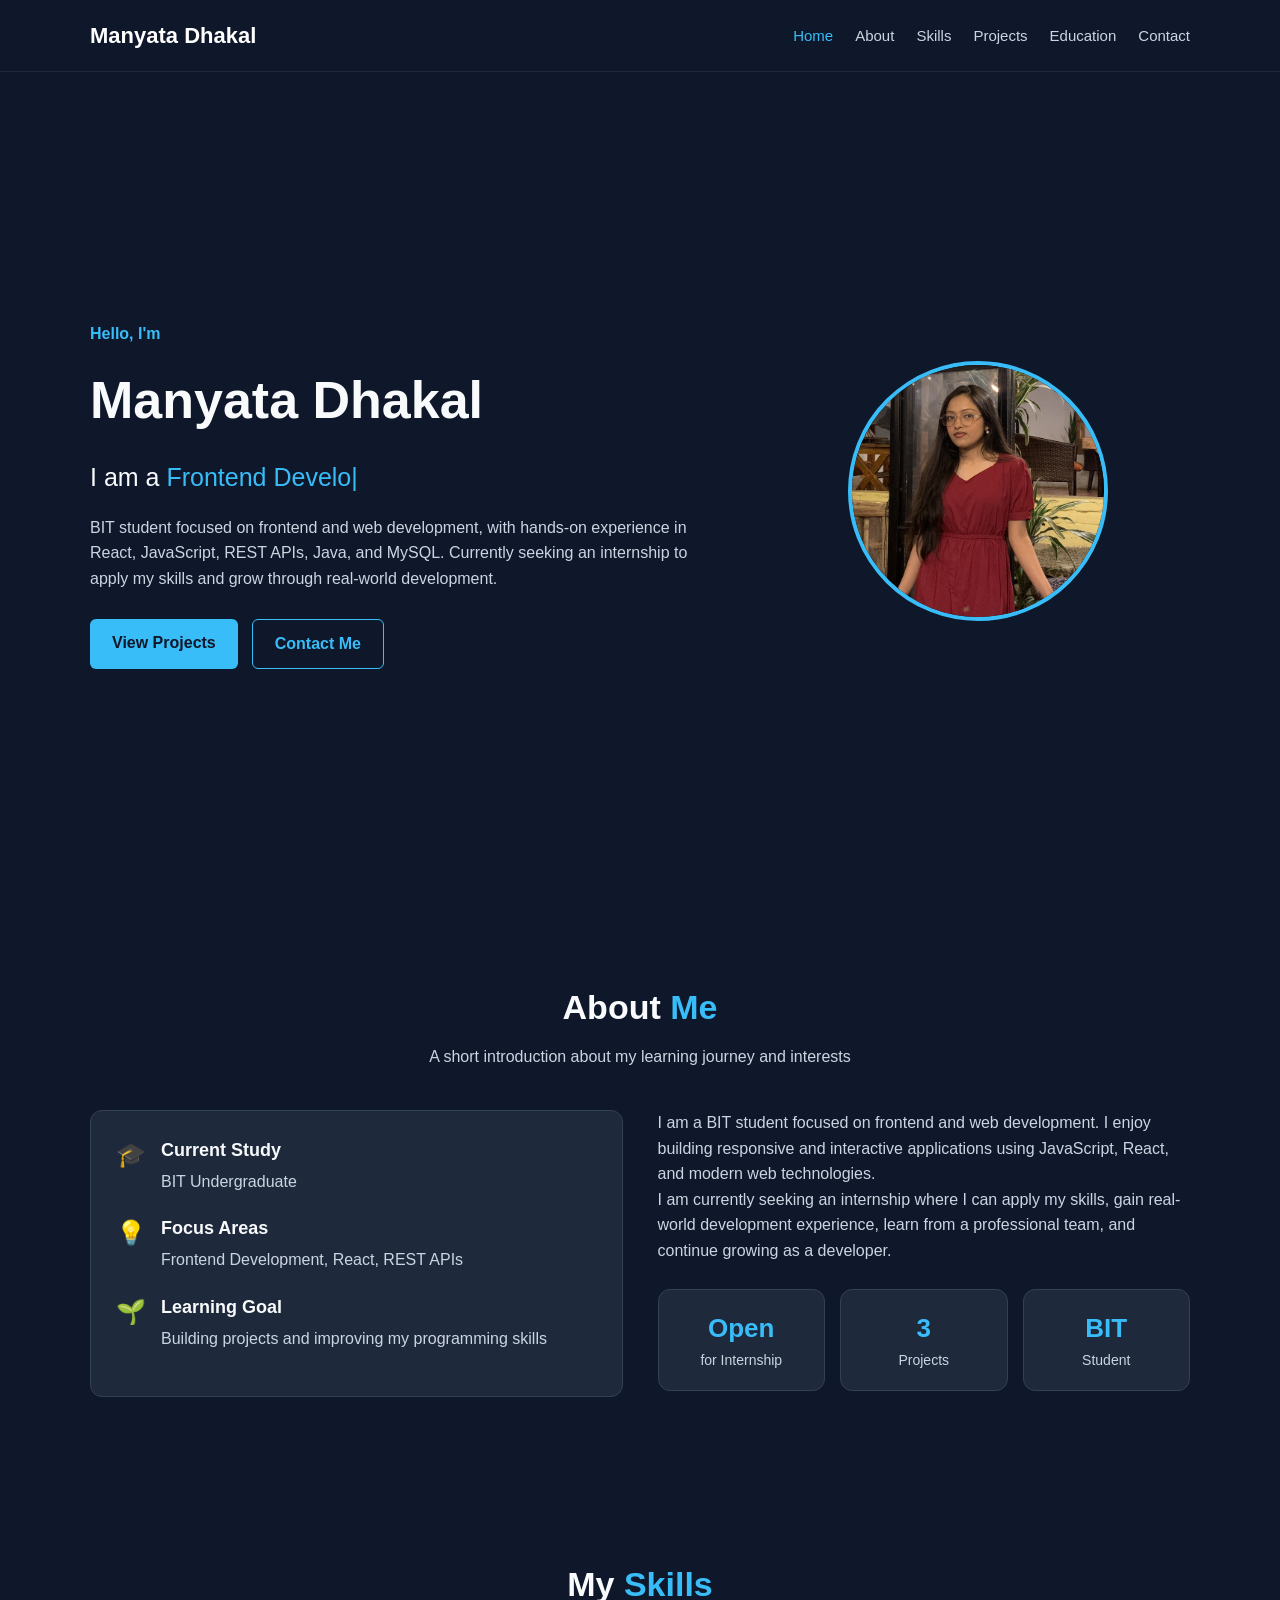
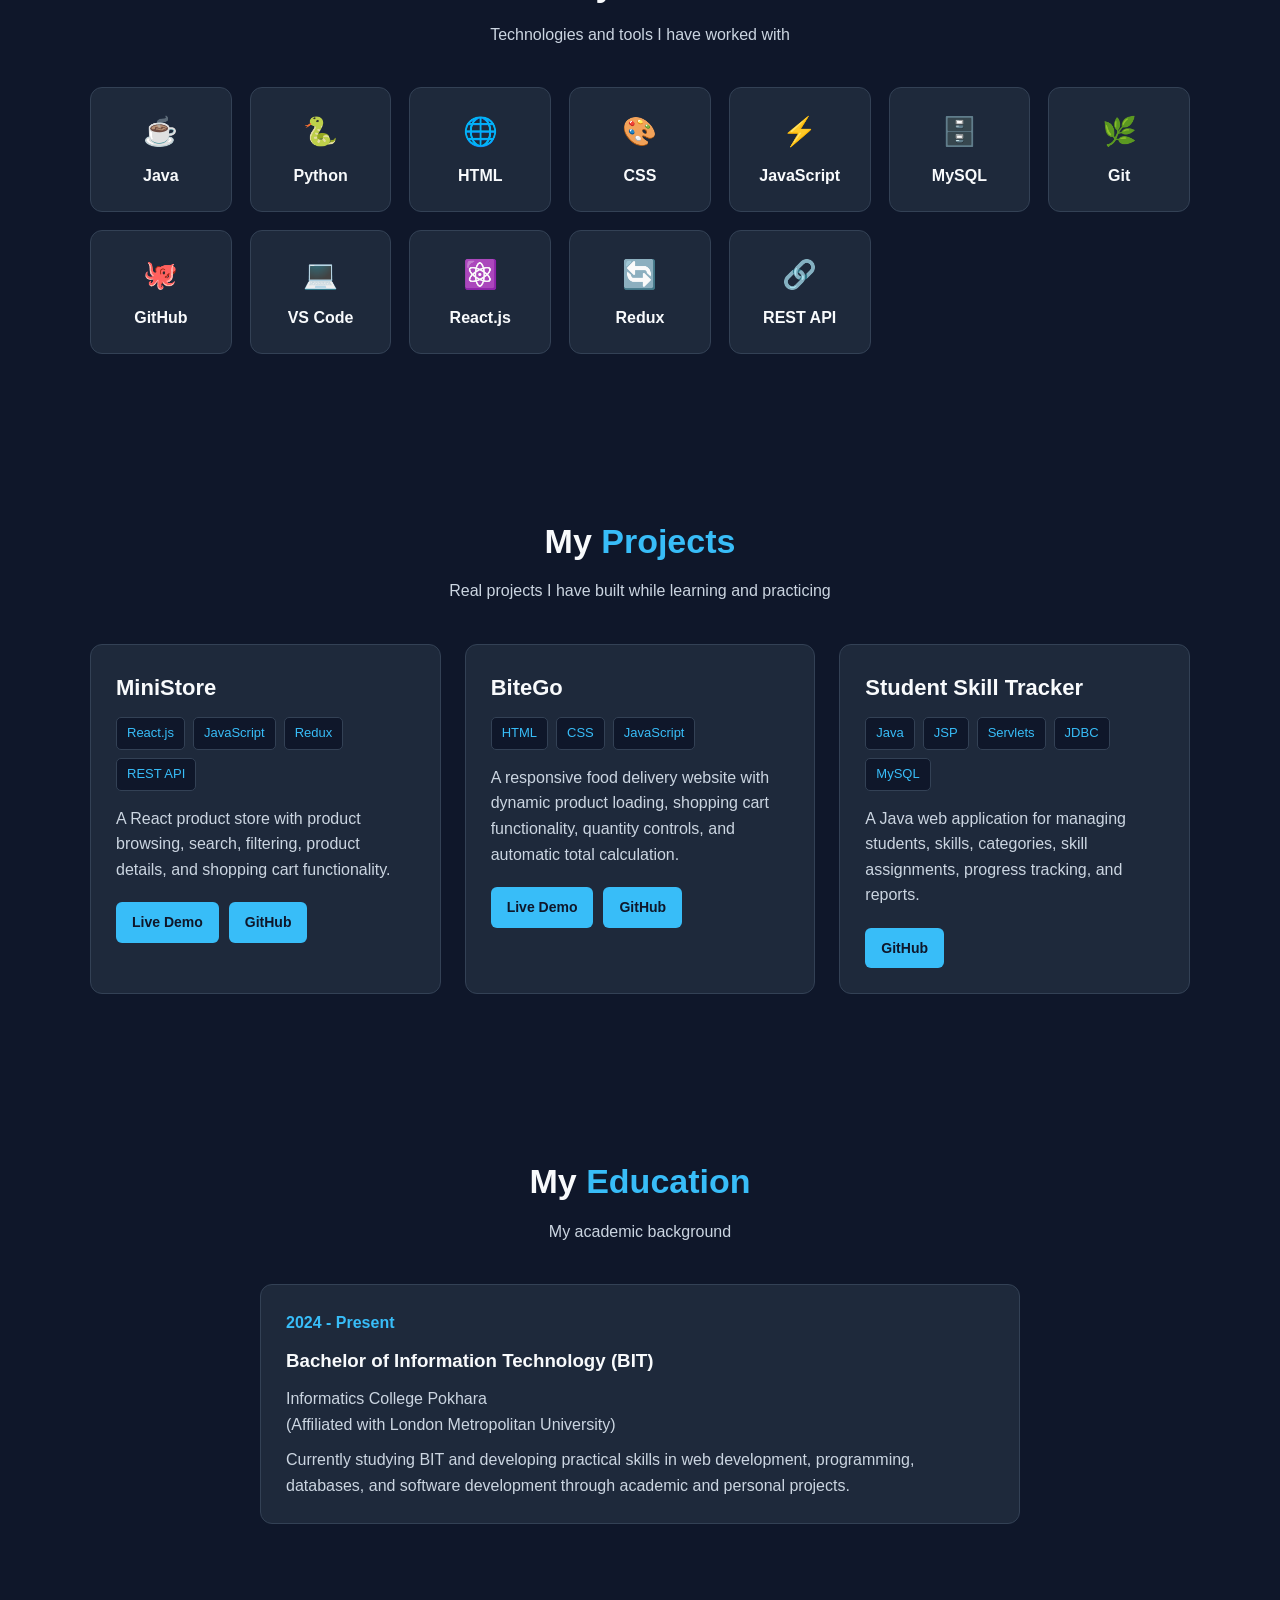
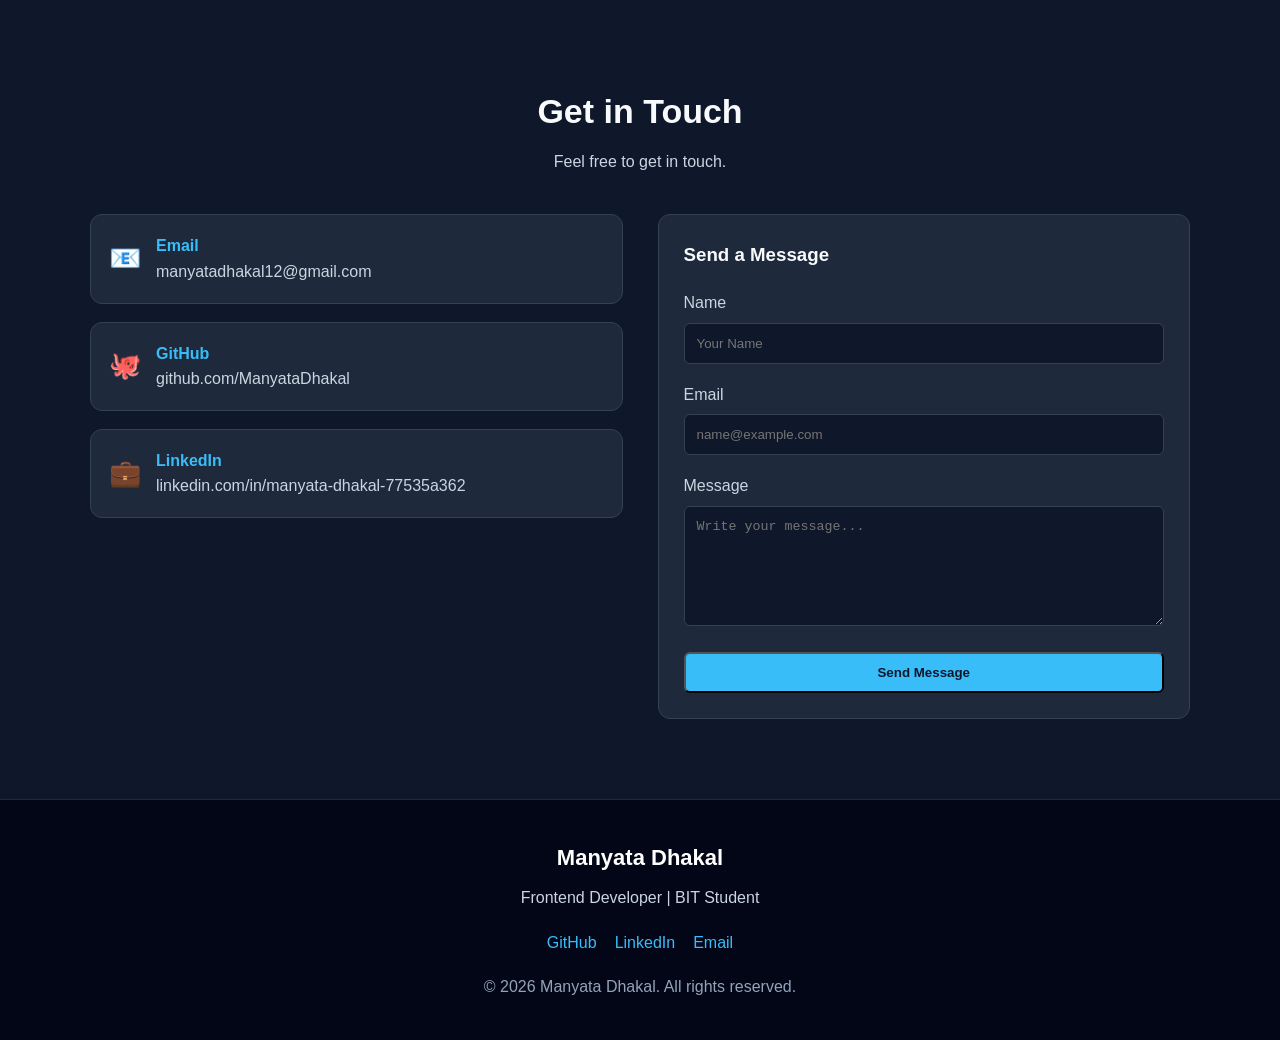
==== commit 83a25478: "Update portfolio abouut and education sections" ====
--- a/index.html
+++ b/index.html
@@ -96,7 +96,7 @@
                 <div>
                   <h3 class="about-fact-title">Focus Areas</h3>
                   <p class="about-fact-desc">
-                    Java, Python, Web Development, Database
+                    Frontend Development, React, REST APIs
                   </p>
                 </div>
               </div>
@@ -114,15 +114,15 @@
 
             <div class="about-info">
               <p class="about-text">
-                I am a BIT student with a strong interest in software
-                development and problem-solving. I enjoy creating practical
-                projects and applying what I learn through hands-on practice.
+                I am a BIT student focused on frontend and web development. I
+                enjoy building responsive and interactive applications using
+                JavaScript, React, and modern web technologies.
               </p>
 
               <p class="about-text">
-                I am currently looking for internship opportunities where I can
-                learn from real-world experience, improve my technical skills,
-                and contribute to meaningful projects.
+                I am currently seeking an internship where I can apply my
+                skills, gain real-world development experience, learn from a
+                professional team, and continue growing as a developer.
               </p>
 
               <div class="about-stats">
@@ -338,8 +338,9 @@
               Metropolitan University)
             </div>
             <p class="timeline-desc">
-              Currently studying BIT and learning Java, Python, HTML, CSS,
-              JavaScript, and MySQL through academic projects.
+              Currently studying BIT and developing practical skills in web
+              development, programming, databases, and software development
+              through academic and personal projects.
             </p>
           </div>
         </div>
@@ -439,7 +440,7 @@
     <footer class="site-footer">
       <div class="container">
         <a href="#hero" class="footer-logo">Manyata Dhakal</a>
-        <p class="footer-subtitle">Aspiring Software Developer</p>
+        <p class="footer-subtitle">Frontend Developer | BIT Student</p>
 
         <div class="footer-socials">
           <a href="https://github.com/ManyataDhakal" target="_blank">GitHub</a>
